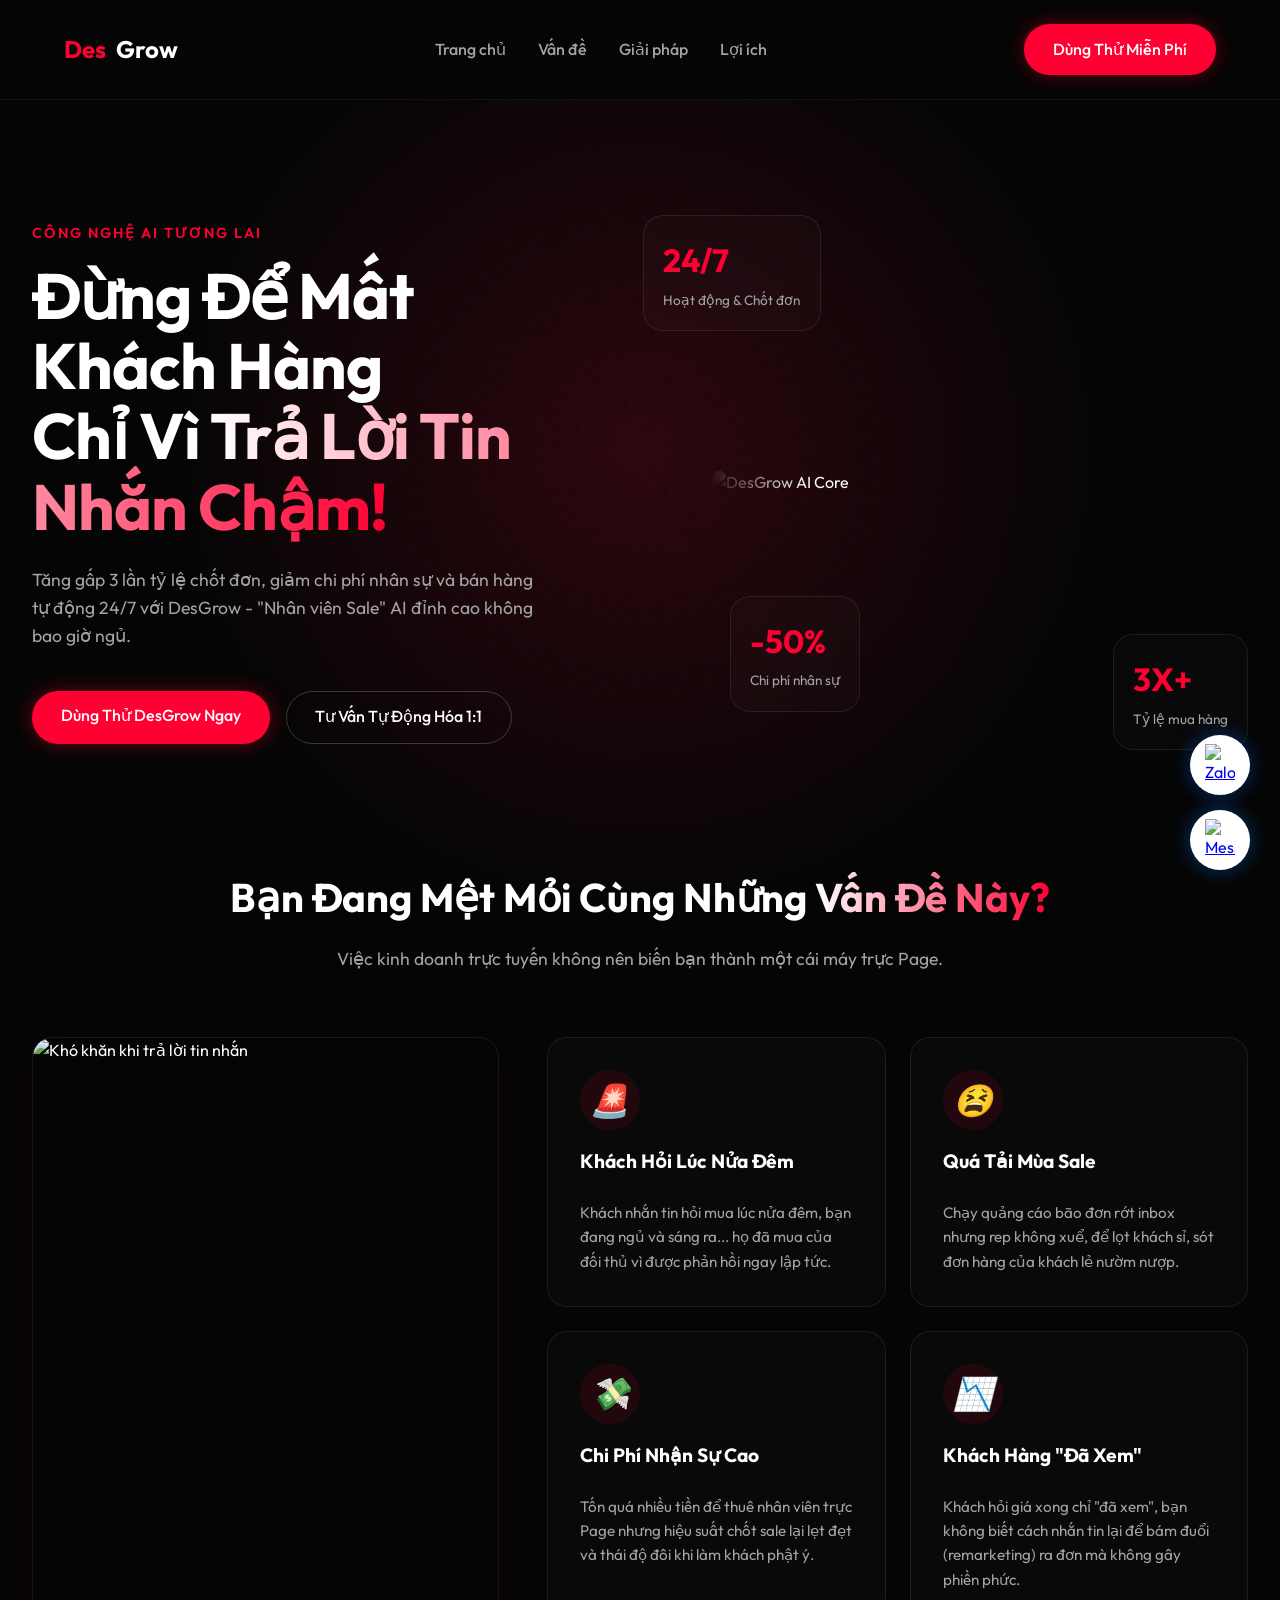
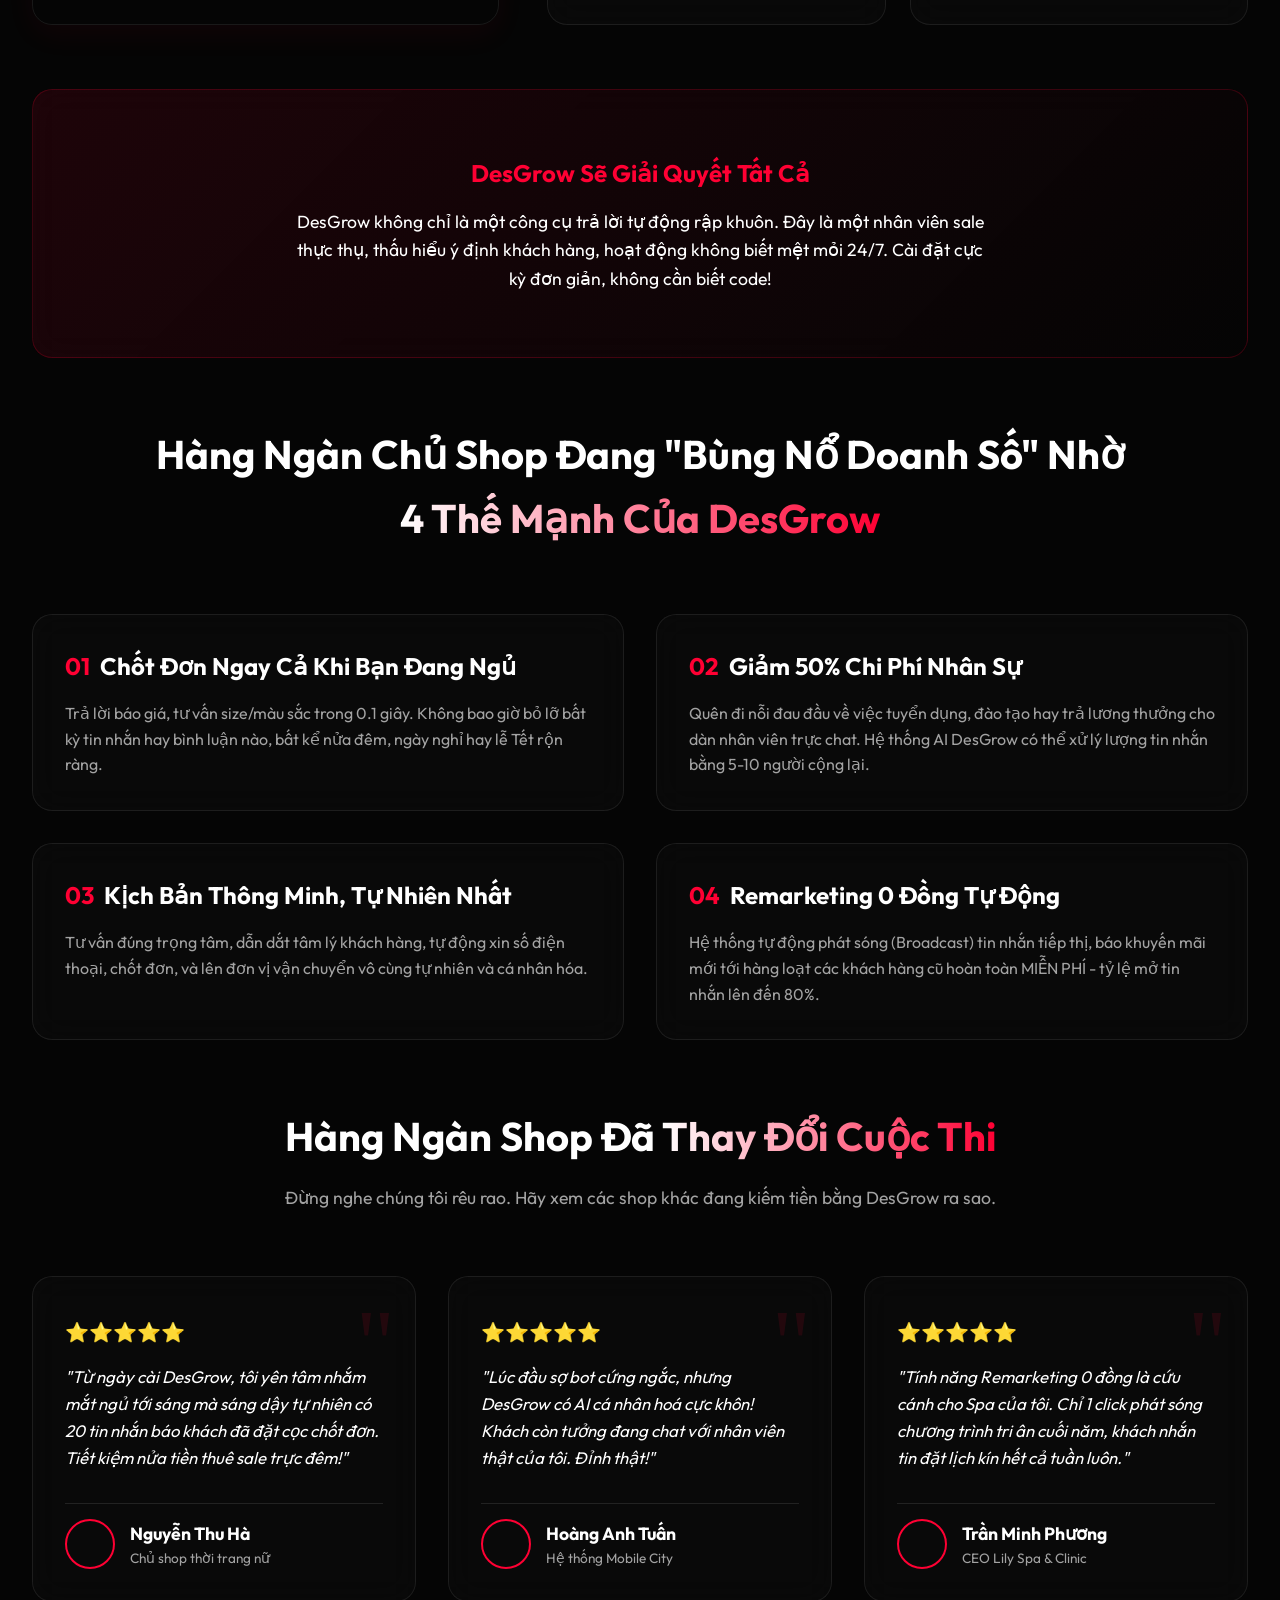
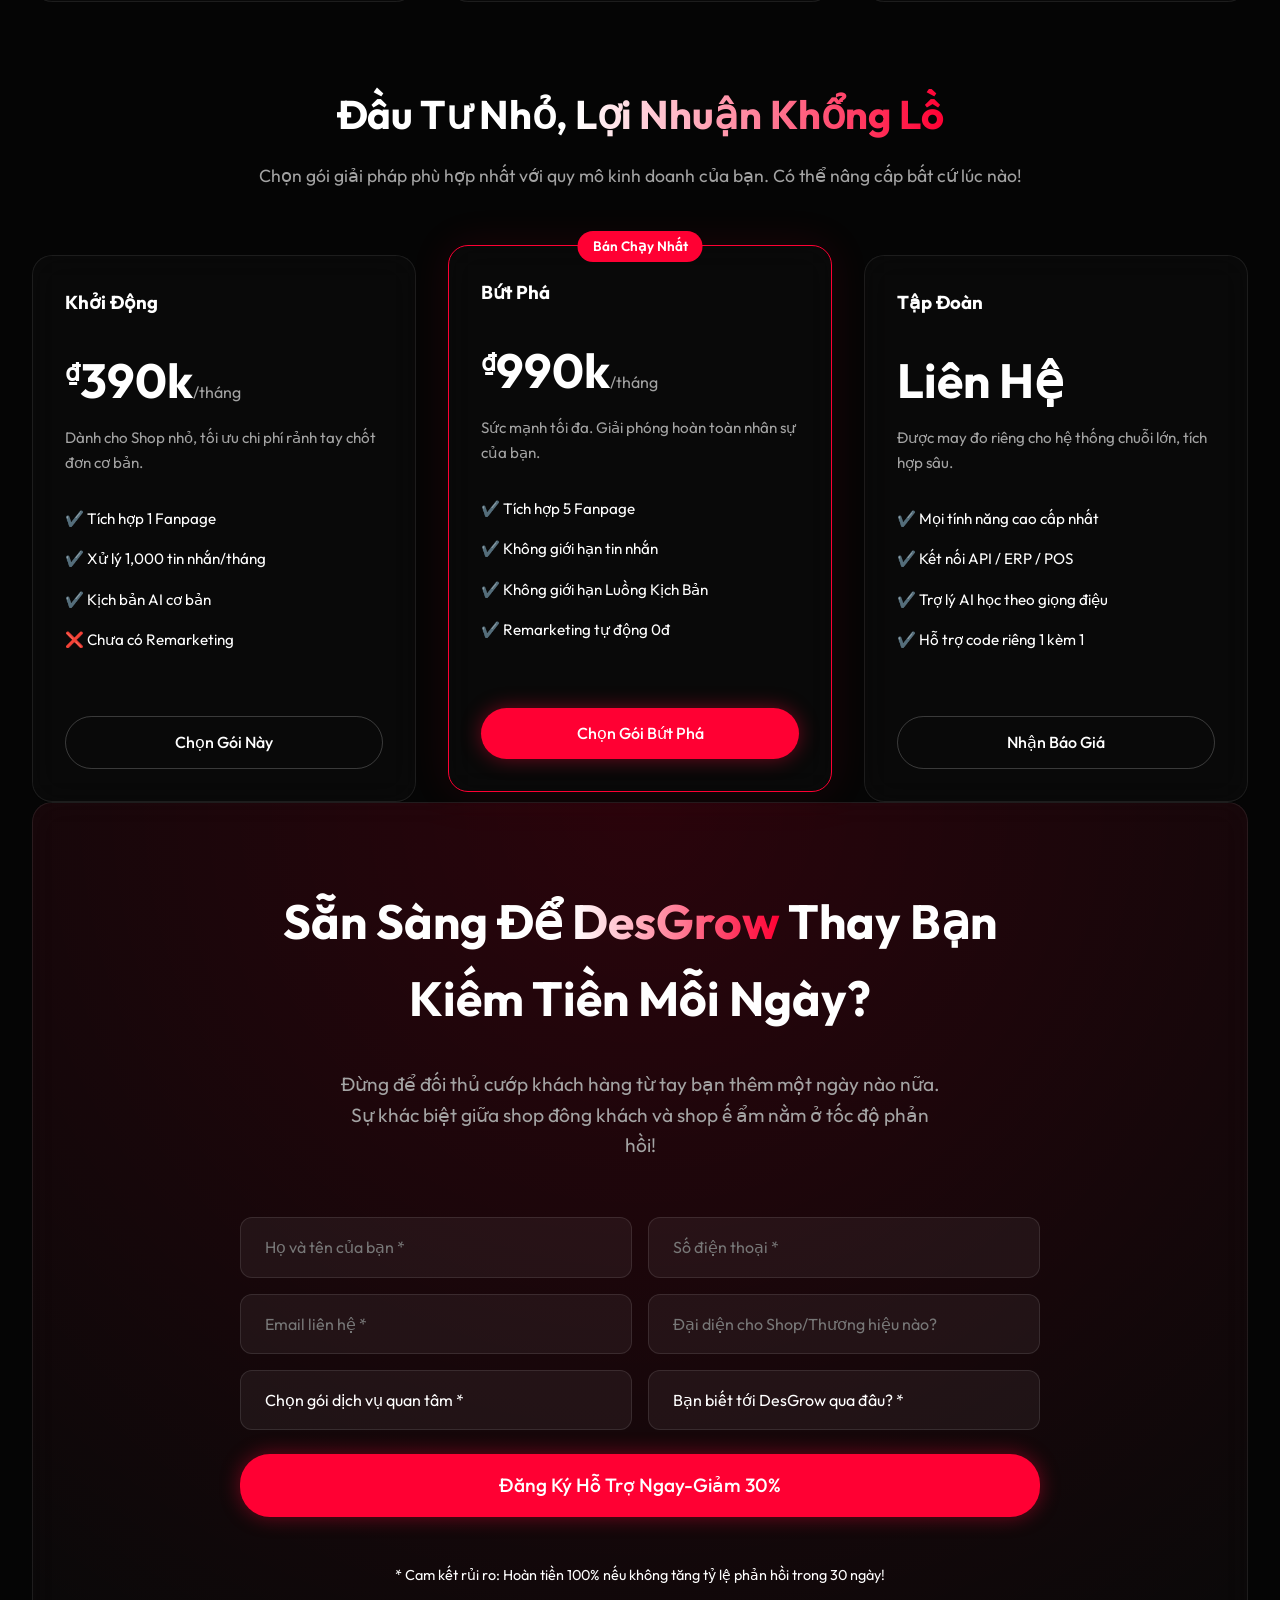
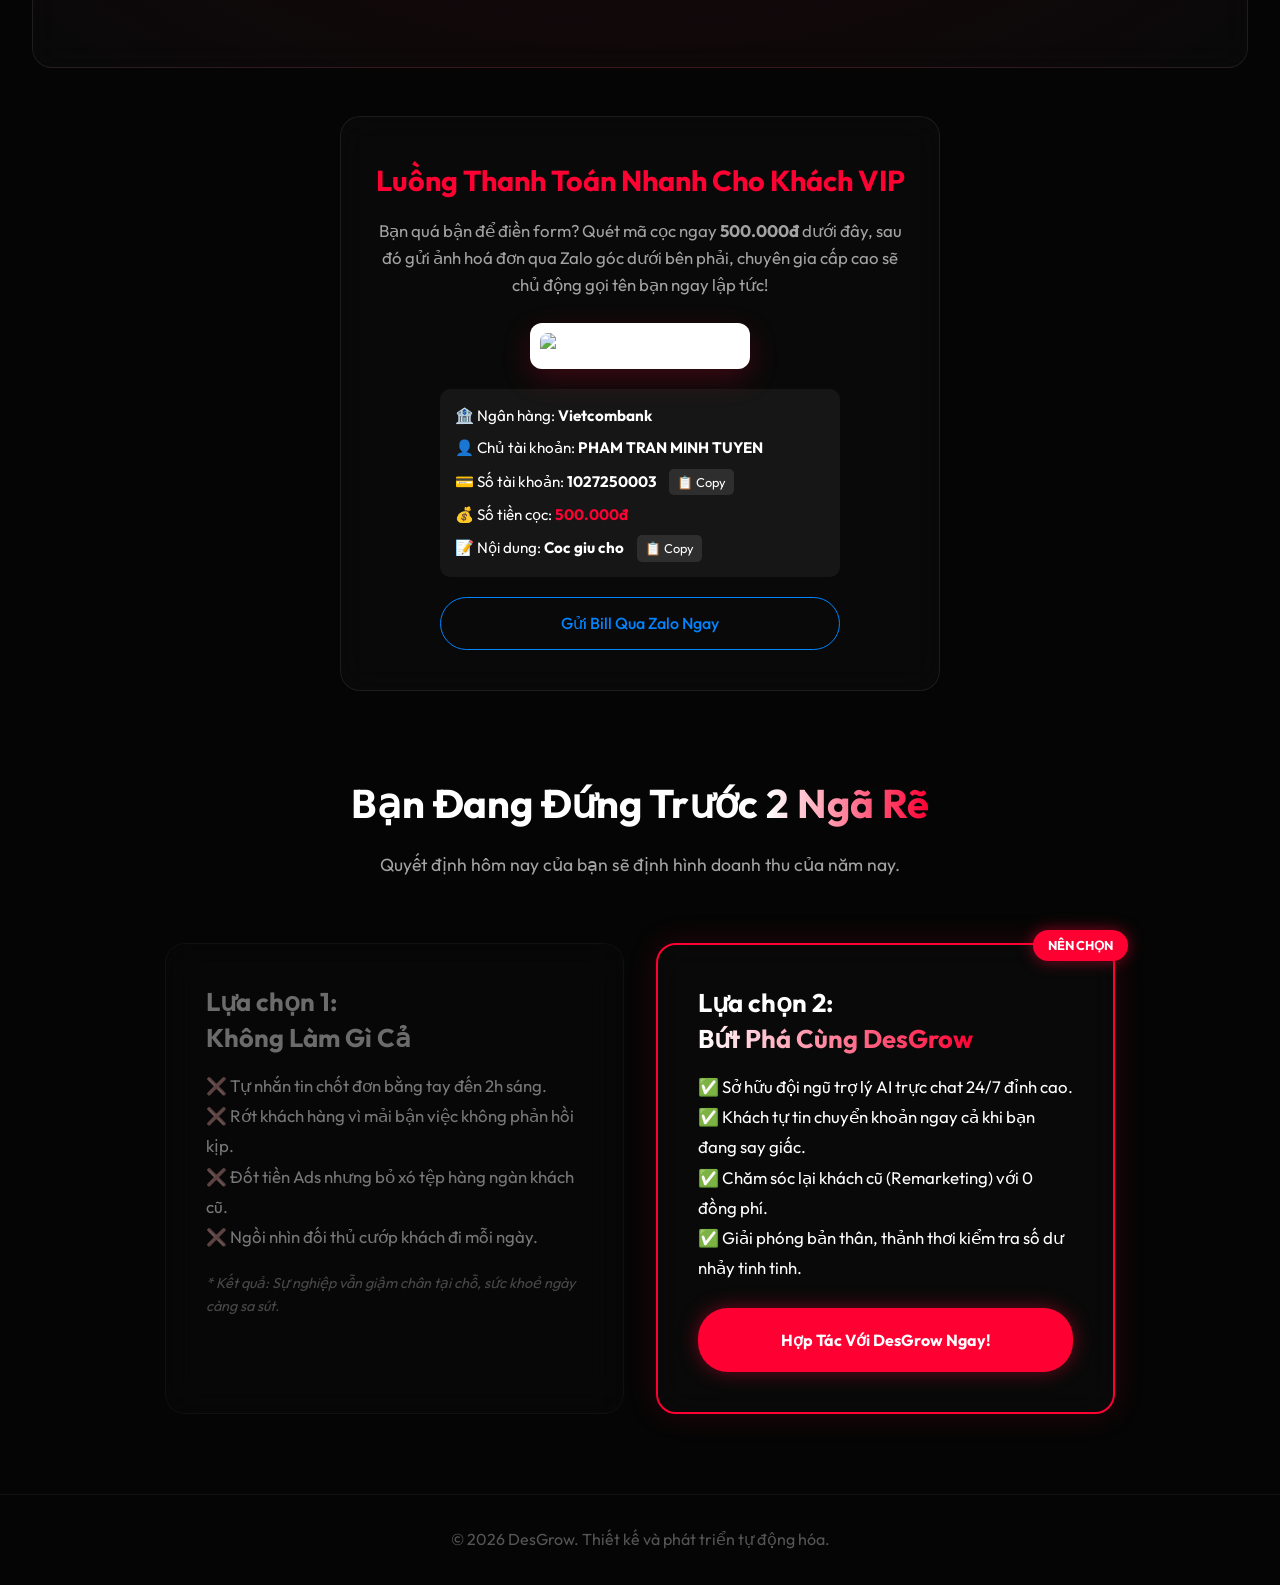
==== index.html @ bc3d0b26 "Add files via upload" ====
<!DOCTYPE html>
<html lang="vi">
<head>
    <meta charset="UTF-8">
    <meta name="viewport" content="width=device-width, initial-scale=1.0">
    <title>DesGrow - Chatbot Bán Hàng Tự Động Đầu Bảng</title>
    <link rel="stylesheet" href="style.css">
</head>
<body>

    <!-- Navbar -->
    <nav>
        <a href="#" class="logo"><span>Des</span>Grow</a>
        <ul class="nav-links">
            <li><a href="#home">Trang chủ</a></li>
            <li><a href="#problems">Vấn đề</a></li>
            <li><a href="#solutions">Giải pháp</a></li>
            <li><a href="#features">Lợi ích</a></li>
        </ul>
        <a href="#cta" class="btn btn-primary">Dùng Thử Miễn Phí</a>
    </nav>

    <!-- Hero Section -->
    <section class="hero container" id="home">
        <div class="hero-content">
            <span style="color: var(--accent-color); font-weight: 600; letter-spacing: 2px; text-transform: uppercase; font-size: 0.9rem; margin-bottom: 1rem; display: block;">Công Nghệ AI Tương Lai</span>
            <h1>Đừng Để Mất Khách Hàng <br> Chỉ Vì <span class="text-gradient">Trả Lời Tin Nhắn Chậm!</span></h1>
            <p>Tăng gấp 3 lần tỷ lệ chốt đơn, giảm chi phí nhân sự và bán hàng tự động 24/7 với DesGrow - "Nhân viên Sale" AI đỉnh cao không bao giờ ngủ.</p>
            <div class="hero-buttons">
                <a href="#cta" class="btn btn-primary">Dùng Thử DesGrow Ngay</a>
                <a href="#" class="btn btn-outline">Tư Vấn Tự Động Hóa 1:1</a>
            </div>
        </div>
        
        <div class="hero-visual">
            <img src="./assets/hero_image.png" alt="DesGrow AI Core" class="centerpiece">
            
            <!-- Floating Stats Cards -->
            <div class="glass-panel stat-card c1">
                <h3>24/7</h3>
                <p>Hoạt động & Chốt đơn</p>
            </div>
            <div class="glass-panel stat-card c2">
                <h3>3X+</h3>
                <p>Tỷ lệ mua hàng</p>
            </div>
            <div class="glass-panel stat-card c3">
                <h3>-50%</h3>
                <p>Chi phí nhân sự</p>
            </div>
        </div>
    </section>

    <!-- Pain Points (Vấn đề) -->
    <section class="container" id="problems">
        <div class="section-head">
            <h2>Bạn Đang Mệt Mỏi Cùng Những <span class="text-gradient">Vấn Đề Này?</span></h2>
            <p>Việc kinh doanh trực tuyến không nên biến bạn thành một cái máy trực Page.</p>
        </div>
        <div class="problems-layout">
            <div class="problems-image-wrapper">
                <img src="./assets/pain_points.png" alt="Khó khăn khi trả lời tin nhắn" class="problems-image">
            </div>
            <div class="pain-grid-right">
                <div class="glass-panel pain-item">
                    <i class="emoji">🚨</i>
                    <h4>Khách Hỏi Lúc Nửa Đêm</h4>
                    <p>Khách nhắn tin hỏi mua lúc nửa đêm, bạn đang ngủ và sáng ra... họ đã mua của đối thủ vì được phản hồi ngay lập tức.</p>
                </div>
                <div class="glass-panel pain-item">
                    <i class="emoji">😫</i>
                    <h4>Quá Tải Mùa Sale</h4>
                    <p>Chạy quảng cáo bão đơn rớt inbox nhưng rep không xuể, để lọt khách sỉ, sót đơn hàng của khách lẻ nườm nượp.</p>
                </div>
                <div class="glass-panel pain-item">
                    <i class="emoji">💸</i>
                    <h4>Chi Phí Nhận Sự Cao</h4>
                    <p>Tốn quá nhiều tiền để thuê nhân viên trực Page nhưng hiệu suất chốt sale lại lẹt đẹt và thái độ đôi khi làm khách phật ý.</p>
                </div>
                <div class="glass-panel pain-item">
                    <i class="emoji">📉</i>
                    <h4>Khách Hàng "Đã Xem"</h4>
                    <p>Khách hỏi giá xong chỉ "đã xem", bạn không biết cách nhắn tin lại để bám đuổi (remarketing) ra đơn mà không gây phiền phức.</p>
                </div>
            </div>
        </div>

        <div class="glass-panel solution-banner" id="solutions">
            <h2>DesGrow Sẽ Giải Quyết Tất Cả</h2>
            <p style="max-width: 700px; margin: 0 auto; color: var(--text-main); font-size: 1.1rem;">
                DesGrow không chỉ là một công cụ trả lời tự động rập khuôn. Đây là một nhân viên sale thực thụ, thấu hiểu ý định khách hàng, hoạt động không biết mệt mỏi 24/7. Cài đặt cực kỳ đơn giản, không cần biết code!
            </p>
        </div>
    </section>

    <!-- Benefits (Lợi Ích Cốt Lõi) -->
    <section class="container" id="features" style="margin-top: 4rem;">
        <div class="section-head">
            <h2>Hàng Ngàn Chủ Shop Đang "Bùng Nổ Doanh Số" Nhờ <br><span class="text-gradient">4 Thế Mạnh Của DesGrow</span></h2>
        </div>
        
        <div class="features-grid">
            <div class="glass-panel feature-panel">
                <h3><span>01</span> Chốt Đơn Ngay Cả Khi Bạn Đang Ngủ</h3>
                <p>Trả lời báo giá, tư vấn size/màu sắc trong 0.1 giây. Không bao giờ bỏ lỡ bất kỳ tin nhắn hay bình luận nào, bất kể nửa đêm, ngày nghỉ hay lễ Tết rộn ràng.</p>
            </div>
            <div class="glass-panel feature-panel">
                <h3><span>02</span> Giảm 50% Chi Phí Nhân Sự</h3>
                <p>Quên đi nỗi đau đầu về việc tuyển dụng, đào tạo hay trả lương thưởng cho dàn nhân viên trực chat. Hệ thống AI DesGrow có thể xử lý lượng tin nhắn bằng 5-10 người cộng lại.</p>
            </div>
            <div class="glass-panel feature-panel">
                <h3><span>03</span> Kịch Bản Thông Minh, Tự Nhiên Nhất</h3>
                <p>Tư vấn đúng trọng tâm, dẫn dắt tâm lý khách hàng, tự động xin số điện thoại, chốt đơn, và lên đơn vị vận chuyển vô cùng tự nhiên và cá nhân hóa.</p>
            </div>
            <div class="glass-panel feature-panel">
                <h3><span>04</span> Remarketing 0 Đồng Tự Động</h3>
                <p>Hệ thống tự động phát sóng (Broadcast) tin nhắn tiếp thị, báo khuyến mãi mới tới hàng loạt các khách hàng cũ hoàn toàn MIỄN PHÍ - tỷ lệ mở tin nhắn lên đến 80%.</p>
            </div>
        </div>
    </section>

    <!-- Testimonials Section -->
    <section class="container" id="testimonials" style="margin-top: 4rem;">
        <div class="section-head">
            <h2>Hàng Ngàn Shop Đã <span class="text-gradient">Thay Đổi Cuộc Thi</span></h2>
            <p>Đừng nghe chúng tôi rêu rao. Hãy xem các shop khác đang kiếm tiền bằng DesGrow ra sao.</p>
        </div>

        <div class="testimonials-grid">
            <div class="glass-panel testimonial-card">
                <div class="stars">⭐⭐⭐⭐⭐</div>
                <p class="feedback">"Từ ngày cài DesGrow, tôi yên tâm nhắm mắt ngủ tới sáng mà sáng dậy tự nhiên có 20 tin nhắn báo khách đã đặt cọc chốt đơn. Tiết kiệm nửa tiền thuê sale trực đêm!"</p>
                <div class="author">
                    <div class="avatar" style="background-image: url('https://randomuser.me/api/portraits/women/44.jpg');"></div>
                    <div class="author-info">
                        <h4>Nguyễn Thu Hà</h4>
                        <p>Chủ shop thời trang nữ</p>
                    </div>
                </div>
            </div>

            <div class="glass-panel testimonial-card">
                <div class="stars">⭐⭐⭐⭐⭐</div>
                <p class="feedback">"Lúc đầu sợ bot cứng ngắc, nhưng DesGrow có AI cá nhân hoá cực khôn! Khách còn tưởng đang chat với nhân viên thật của tôi. Đỉnh thật!"</p>
                <div class="author">
                    <div class="avatar" style="background-image: url('https://randomuser.me/api/portraits/men/32.jpg');"></div>
                    <div class="author-info">
                        <h4>Hoàng Anh Tuấn</h4>
                        <p>Hệ thống Mobile City</p>
                    </div>
                </div>
            </div>

            <div class="glass-panel testimonial-card">
                <div class="stars">⭐⭐⭐⭐⭐</div>
                <p class="feedback">"Tính năng Remarketing 0 đồng là cứu cánh cho Spa của tôi. Chỉ 1 click phát sóng chương trình tri ân cuối năm, khách nhắn tin đặt lịch kín hết cả tuần luôn."</p>
                <div class="author">
                    <div class="avatar" style="background-image: url('https://randomuser.me/api/portraits/women/68.jpg');"></div>
                    <div class="author-info">
                        <h4>Trần Minh Phương</h4>
                        <p>CEO Lily Spa & Clinic</p>
                    </div>
                </div>
            </div>
        </div>
    </section>

    <!-- Pricing Section -->
    <section class="container" id="pricing">
        <div class="section-head">
            <h2>Đầu Tư Nhỏ, <span class="text-gradient">Lợi Nhuận Khổng Lồ</span></h2>
            <p>Chọn gói giải pháp phù hợp nhất với quy mô kinh doanh của bạn. Có thể nâng cấp bất cứ lúc nào!</p>
        </div>

        <div class="pricing-grid">
            <div class="glass-panel pricing-card">
                <h3>Khởi Động</h3>
                <div class="pricing-price"><span class="currency">₫</span>390k<span class="period">/tháng</span></div>
                <p class="pricing-desc">Dành cho Shop nhỏ, tối ưu chi phí rảnh tay chốt đơn cơ bản.</p>
                <ul class="pricing-features">
                    <li>✔️ Tích hợp 1 Fanpage</li>
                    <li>✔️ Xử lý 1,000 tin nhắn/tháng</li>
                    <li>✔️ Kịch bản AI cơ bản</li>
                    <li>❌ Chưa có Remarketing</li>
                </ul>
                <a href="#cta" class="btn btn-outline" style="width:100%; text-align:center" onclick="document.getElementById('plan-select').value='basic'">Chọn Gói Này</a>
            </div>

            <div class="glass-panel pricing-card popular">
                <div class="popular-badge">Bán Chạy Nhất</div>
                <h3>Bứt Phá</h3>
                <div class="pricing-price"><span class="currency">₫</span>990k<span class="period">/tháng</span></div>
                <p class="pricing-desc">Sức mạnh tối đa. Giải phóng hoàn toàn nhân sự của bạn.</p>
                <ul class="pricing-features">
                    <li>✔️ Tích hợp 5 Fanpage</li>
                    <li>✔️ Không giới hạn tin nhắn</li>
                    <li>✔️ Không giới hạn Luồng Kịch Bản</li>
                    <li>✔️ Remarketing tự động 0đ</li>
                </ul>
                <a href="#cta" class="btn btn-primary" style="width:100%; text-align:center" onclick="document.getElementById('plan-select').value='pro'">Chọn Gói Bứt Phá</a>
            </div>

            <div class="glass-panel pricing-card">
                <h3>Tập Đoàn</h3>
                <div class="pricing-price">Liên Hệ<span class="period"></span></div>
                <p class="pricing-desc">Được may đo riêng cho hệ thống chuỗi lớn, tích hợp sâu.</p>
                <ul class="pricing-features">
                    <li>✔️ Mọi tính năng cao cấp nhất</li>
                    <li>✔️ Kết nối API / ERP / POS</li>
                    <li>✔️ Trợ lý AI học theo giọng điệu</li>
                    <li>✔️ Hỗ trợ code riêng 1 kèm 1</li>
                </ul>
                <a href="#cta" class="btn btn-outline" style="width:100%; text-align:center" onclick="document.getElementById('plan-select').value='enterprise'">Nhận Báo Giá</a>
            </div>
        </div>
    </section>

    <!-- Final CTA -->
    <section class="container cta-section" id="cta">
        <div class="glass-panel cta-card">
            <h2>Sẵn Sàng Để <span class="text-gradient">DesGrow</span> Thay Bạn Kiếm Tiền Mỗi Ngày?</h2>
            <p style="font-size: 1.2rem; max-width: 600px; color: var(--text-muted);">
                Đừng để đối thủ cướp khách hàng từ tay bạn thêm một ngày nào nữa. Sự khác biệt giữa shop đông khách và shop ế ẩm nằm ở tốc độ phản hồi!
            </p>
            <form class="cta-form" id="google-sheet-form">
                <div class="form-grid">
                    <input type="text" name="HoVaTen" placeholder="Họ và tên của bạn *" required>
                    <input type="tel" name="DienThoai" placeholder="Số điện thoại *" required>
                    <input type="email" name="Email" placeholder="Email liên hệ *" required>
                    <input type="text" name="Shop" placeholder="Đại diện cho Shop/Thương hiệu nào?">
                    
                    <select name="GoiDichVu" id="plan-select" required>
                        <option value="" disabled selected>Chọn gói dịch vụ quan tâm *</option>
                        <option value="basic">Gói Khởi Động (390k/tháng)</option>
                        <option value="pro">Gói Bứt Phá (990k/tháng)</option>
                        <option value="enterprise">Gói Tập Đoàn (Liên Hệ Định Giá)</option>
                    </select>

                    <select name="Nguon" required>
                        <option value="" disabled selected>Bạn biết tới DesGrow qua đâu? *</option>
                        <option value="fb">Facebook / TikTok</option>
                        <option value="gg">Tìm kiếm Google</option>
                        <option value="friend">Người quen giới thiệu</option>
                        <option value="other">Kênh khác</option>
                    </select>
                </div>
                <button type="submit" id="submit-btn" class="btn btn-primary" style="font-size: 1.2rem; padding: 1.2rem 3rem; width: 100%; margin-top: 1.5rem;">Đăng Ký Hỗ Trợ Ngay-Giảm 30%</button>
            </form>
            <p style="font-size: 0.9rem; margin-top: 15px;">* Cam kết rủi ro: Hoàn tiền 100% nếu không tăng tỷ lệ phản hồi trong 30 ngày!</p>
        </div>
    </section>

    <!-- Quick Payment Section -->
    <section class="container" id="quick-pay" style="margin-top: 3rem; margin-bottom: 3rem;">
        <div class="glass-panel" style="max-width: 600px; margin: 0 auto; text-align: center; padding: 2.5rem 2rem;">
            <h2 style="color: var(--accent-color); margin-bottom: 15px; font-size: 1.8rem;">Luồng Thanh Toán Nhanh Cho Khách VIP</h2>
            <p style="color: var(--text-muted); font-size: 1.05rem; margin-bottom: 25px;">
                Bạn quá bận để điền form? Quét mã cọc ngay <strong>500.000đ</strong> dưới đây, sau đó gửi ảnh hoá đơn qua Zalo góc dưới bên phải, chuyên gia cấp cao sẽ chủ động gọi tên bạn ngay lập tức!
            </p>
            
            <div class="qr-wrapper" style="box-shadow: 0 10px 30px rgba(255, 0, 51, 0.2);">
                <img src="https://img.vietqr.io/image/970436-1027250003-compact2.png?amount=500000&addInfo=Coc%20giu%20cho&accountName=PHAM%20TRAN%20MINH%20TUYEN" alt="Mã QR Vietcombank" class="qr-img">
            </div>

            <div class="bank-info" style="text-align: left; background: rgba(255,255,255,0.05); padding: 15px; border-radius: 10px; margin: 20px auto; max-width: 400px; font-size: 0.95rem;">
                <p style="margin-bottom: 8px;">🏦 Ngân hàng: <strong>Vietcombank</strong></p>
                <p style="margin-bottom: 8px;">👤 Chủ tài khoản: <strong>PHAM TRAN MINH TUYEN</strong></p>
                <p style="margin-bottom: 8px;">💳 Số tài khoản: <strong>1027250003</strong> 
                   <span class="copy-btn" onclick="navigator.clipboard.writeText('1027250003'); alert('Đã copy số tài khoản!');">📋 Copy</span>
                </p>
                <p style="margin-bottom: 8px;">💰 Số tiền cọc: <strong style="color: var(--accent-color);">500.000đ</strong></p>
                <p style="margin-bottom: 0;">📝 Nội dung: <strong>Coc giu cho</strong> 
                   <span class="copy-btn" onclick="navigator.clipboard.writeText('Coc giu cho'); alert('Đã copy nội dung!');">📋 Copy</span>
                </p>
            </div>
            
            <div style="margin-top: 20px;">
                <a href="https://zalo.me/0396931005" target="_blank" class="btn btn-outline" style="width: 100%; max-width: 400px; border-color: #0084ff; color: #0084ff;">
                    Gửi Bill Qua Zalo Ngay
                </a>
            </div>
        </div>
    </section>

    <!-- Crossroads CTA Section -->
    <section class="container" style="margin-top: 5rem; margin-bottom: 5rem;">
        <div class="section-head">
            <h2>Bạn Đang Đứng Trước <span class="text-gradient">2 Ngã Rẽ</span></h2>
            <p>Quyết định hôm nay của bạn sẽ định hình doanh thu của năm nay.</p>
        </div>
        
        <div class="crossroads-grid">
            <!-- Lựa chọn 1: No Action -->
            <div class="glass-panel path-card" style="padding: 2.5rem; border: 1px solid rgba(255,255,255,0.05); filter: grayscale(0.8); opacity: 0.7;">
                <h3 style="color: #999; margin-bottom: 15px; font-size: 1.6rem; line-height: 1.4;">Lựa chọn 1: <br>Không Làm Gì Cả</h3>
                <ul style="list-style: none; padding: 0; color: #aaa; font-size: 1.05rem; line-height: 1.8;">
                    <li>❌ Tự nhắn tin chốt đơn bằng tay đến 2h sáng.</li>
                    <li>❌ Rớt khách hàng vì mải bận việc không phản hồi kịp.</li>
                    <li>❌ Đốt tiền Ads nhưng bỏ xó tệp hàng ngàn khách cũ.</li>
                    <li>❌ Ngồi nhìn đối thủ cướp khách đi mỗi ngày.</li>
                </ul>
                <p style="margin-top: 20px; font-style: italic; color: #666; font-size: 0.9rem;">* Kết quả: Sự nghiệp vẫn giậm chân tại chỗ, sức khoẻ ngày càng sa sút.</p>
            </div>

            <!-- Lựa chọn 2: Take Action -->
            <div class="glass-panel path-card highlight-path" style="padding: 2.5rem; border: 2px solid var(--accent-color); position: relative;">
                <div style="position: absolute; top: -15px; right: -15px; background: var(--accent-color); padding: 5px 15px; border-radius: 20px; font-weight: bold; font-size: 0.8rem; box-shadow: 0 0 15px rgba(255,0,51,0.5);">NÊN CHỌN</div>
                <h3 style="color: white; margin-bottom: 15px; font-size: 1.6rem; line-height: 1.4;">Lựa chọn 2: <br><span class="text-gradient">Bứt Phá Cùng DesGrow</span></h3>
                <ul style="list-style: none; padding: 0; color: #fff; font-size: 1.05rem; line-height: 1.8;">
                    <li>✅ Sở hữu đội ngũ trợ lý AI trực chat 24/7 đỉnh cao.</li>
                    <li>✅ Khách tự tin chuyển khoản ngay cả khi bạn đang say giấc.</li>
                    <li>✅ Chăm sóc lại khách cũ (Remarketing) với 0 đồng phí.</li>
                    <li>✅ Giải phóng bản thân, thảnh thơi kiểm tra số dư nhảy tinh tinh.</li>
                </ul>
                <a href="#quick-pay" class="btn btn-primary" style="display: block; width: 100%; text-align: center; margin-top: 25px; font-weight: bold; padding: 1.2rem;">Hợp Tác Với DesGrow Ngay!</a>
            </div>
        </div>
    </section>

    <footer style="text-align: center; padding: 2rem; color: #555; border-top: 1px solid rgba(255,255,255,0.05); margin-top: 4rem;">
        <p>&copy; 2026 DesGrow. Thiết kế và phát triển tự động hóa.</p>
    </footer>

    <!-- Vùng Nút Nổi -->
    <div class="floating-contact">
        <a href="https://zalo.me/0396931005" target="_blank" class="contact-btn zalo">
            <img src="https://upload.wikimedia.org/wikipedia/commons/thumb/9/91/Icon_of_Zalo.svg/2048px-Icon_of_Zalo.svg.png" alt="Zalo" width="30"/>
        </a>
        <a href="https://m.me/nguyen.van.dien.508848" target="_blank" class="contact-btn messenger">
            <img src="https://upload.wikimedia.org/wikipedia/commons/thumb/b/be/Facebook_Messenger_logo_2020.svg/2048px-Facebook_Messenger_logo_2020.svg.png" alt="Messenger" width="30"/>
        </a>
    </div>

    <!-- QR Payment Modal -->
    <div id="qr-modal" class="modal-overlay" style="display: none;">
        <div class="glass-panel modal-content">
            <h3>Tham Gia Luồng Ưu Tiên!</h3>
            <p style="color: var(--text-main); font-size: 1.1rem; margin-bottom: 20px;">Vui lòng cọc trước <strong>500.000đ</strong> để hệ thống khóa Slot ngay lập tức và ưu tiên đội trưởng chuyên gia liên hệ hỗ trợ riêng cho bạn!</p>
            <div class="qr-wrapper">
                <img src="https://img.vietqr.io/image/970436-1027250003-compact2.png?amount=500000&addInfo=Coc%20giu%20cho&accountName=PHAM%20TRAN%20MINH%20TUYEN" alt="Mã QR Vietcombank" class="qr-img">
            </div>

            <div class="bank-info" style="text-align: left; background: rgba(255,255,255,0.05); padding: 12px; border-radius: 10px; margin-bottom: 15px; font-size: 0.9rem;">
                <p style="margin-bottom: 5px;">🏦 Ngân hàng: <strong>Vietcombank</strong></p>
                <p style="margin-bottom: 5px;">👤 Chủ tài khoản: <strong>PHAM TRAN MINH TUYEN</strong></p>
                <p style="margin-bottom: 5px;">💳 Số tài khoản: <strong>1027250003</strong> 
                   <span class="copy-btn" onclick="navigator.clipboard.writeText('1027250003'); alert('Đã copy số tài khoản!');">📋 Copy</span>
                </p>
                <p style="margin-bottom: 5px;">💰 Số tiền cọc: <strong style="color: var(--accent-color);">500.000đ</strong></p>
                <p style="margin-bottom: 0;">📝 Nội dung: <strong>Coc giu cho</strong> 
                   <span class="copy-btn" onclick="navigator.clipboard.writeText('Coc giu cho'); alert('Đã copy nội dung!');">📋 Copy</span>
                </p>
            </div>
            
            <div class="modal-buttons">
                <button id="btn-paid" class="btn btn-primary" style="font-size: 1.1rem;">Đã Thanh Toán!</button>
                <button id="btn-skip" class="btn btn-outline" style="font-size: 1rem; margin-top: 10px;">Bỏ qua (Chờ đến lượt)</button>
            </div>
        </div>
    </div>

    <!-- Success Output Modal -->
    <div id="success-modal" class="modal-overlay" style="display: none;">
        <div class="glass-panel modal-content" style="text-align: center;">
            <h2 id="success-title" class="text-gradient" style="margin-bottom: 20px; font-size: 2.2rem;">Thành công!</h2>
            <p id="success-message" style="font-size: 1.2rem; color: var(--text-main); line-height: 1.6;">Thông điệp thành công.</p>
            <button id="btn-close-modal" class="btn btn-outline" style="margin-top: 30px; width: 100%;">Quay lại trang chủ</button>
        </div>
    </div>

    <!-- Script to Handle Logic -->
    <script>
        const scriptURL = 'https://script.google.com/macros/s/AKfycbwQ0V-OrwoGmu4D3IzIOi5mQL1vrI7oTZdjY95FGbR_Y5Bky4Z8UFu1lLEs9ufTKv7ooQ/exec';
        const form = document.getElementById('google-sheet-form');
        const submitBtn = document.getElementById('submit-btn');

        const qrModal = document.getElementById('qr-modal');
        const successModal = document.getElementById('success-modal');
        const successTitle = document.getElementById('success-title');
        const successMessage = document.getElementById('success-message');

        form.addEventListener('submit', e => {
            e.preventDefault();
            const originalText = submitBtn.innerText;
            submitBtn.innerText = "Hệ thống đang xử lý...";
            submitBtn.disabled = true;

            // Ghi dữ liệu ngầm lên Google Sheet
            fetch(scriptURL, { 
                method: 'POST', 
                mode: 'no-cors',
                body: new FormData(form)
            })
            .then(response => {
                // Bật Pop-up thu tiền cọc ngay khi form gửi thành công
                form.reset();
                submitBtn.innerText = originalText;
                submitBtn.disabled = false;
                qrModal.style.display = 'flex';
            })
            .catch(error => {
                alert('Có lỗi mạng xảy ra, vui lòng liên hệ nhanh qua Zalo bên góc phải!');
                console.error('Error!', error.message);
                submitBtn.innerText = originalText;
                submitBtn.disabled = false;
            });
        });

        // Xử lý sự kiện cọc thành công
        document.getElementById('btn-paid').addEventListener('click', () => {
            qrModal.style.display = 'none';
            successTitle.innerText = "Chúc Mừng Nhé! 🎉";
            successMessage.innerText = "Cảm ơn bạn đã thanh toán. Bạn đã chính thức giữ được SLOT ƯU TIÊN đặc biệt. Đội trưởng chuyên gia DesGrow sẽ kết nối tư vấn 1-1 cho bạn nhanh nhất!";
            successModal.style.display = 'flex';
        });

        // Xử lý sự kiện bỏ cọc
        document.getElementById('btn-skip').addEventListener('click', () => {
            qrModal.style.display = 'none';
            successTitle.innerText = "Đăng Ký Thành Công! ✅";
            successMessage.innerText = "Hồ sơ của bạn đã được lưu lại hệ thống. Vui lòng chờ để được nhân viên tư vấn hỗ trợ theo tuần tự nhé!";
            successModal.style.display = 'flex';
        });

        // Đóng thông báo cuối cùng
        document.getElementById('btn-close-modal').addEventListener('click', () => {
            successModal.style.display = 'none';
        });
    </script>
</body>
</html>
---- style.css ----
@import url('https://fonts.googleapis.com/css2?family=Outfit:wght@300;400;500;600;700&display=swap');

:root {
  --bg-color: #050505;
  --bg-glow: radial-gradient(circle at 50% 50%, rgba(255, 0, 51, 0.15) 0%, rgba(5, 5, 5, 1) 60%);
  --accent-color: #ff0033;
  --accent-hover: #ff335c;
  --text-main: #ffffff;
  --text-muted: #a3a3a3;
  --glass-bg: rgba(255, 255, 255, 0.02);
  --glass-border: 1px solid rgba(255, 255, 255, 0.08);
  --glass-blur: blur(16px);
}

* {
  margin: 0;
  padding: 0;
  box-sizing: border-box;
  font-family: 'Outfit', sans-serif;
}

body {
  scroll-behavior: smooth;
}

body {
  background-color: var(--bg-color);
  background-image: var(--bg-glow), url("data:image/svg+xml,%3Csvg viewBox='0 0 200 200' xmlns='http://www.w3.org/2000/svg'%3E%3Cfilter id='noiseFilter'%3E%3CfeTurbulence type='fractalNoise' baseFrequency='0.65' numOctaves='3' stitchTiles='stitch'/%3E%3C/filter%3E%3Crect width='100%25' height='100%25' filter='url(%23noiseFilter)' opacity='0.03'/%3E%3C/svg%3E");
  background-attachment: fixed;
  color: var(--text-main);
  line-height: 1.6;
  overflow-x: hidden;
}

/* Utilities */
.glass-panel {
  background: var(--glass-bg);
  border: var(--glass-border);
  backdrop-filter: var(--glass-blur);
  -webkit-backdrop-filter: var(--glass-blur);
  border-radius: 20px;
  padding: 2rem;
  transition: transform 0.3s ease, box-shadow 0.3s ease, border-color 0.3s ease;
}

.glass-panel:hover {
  transform: translateY(-5px);
  border-color: rgba(255, 0, 51, 0.3);
  box-shadow: 0 10px 30px rgba(255, 0, 51, 0.05);
}

.text-gradient {
  background: linear-gradient(90deg, #fff 0%, #ff0033 100%);
  -webkit-background-clip: text;
  -webkit-text-fill-color: transparent;
  background-clip: text;
}

.btn {
  display: inline-block;
  padding: 0.8rem 1.8rem;
  border-radius: 30px;
  font-weight: 500;
  text-decoration: none;
  transition: all 0.3s ease;
  cursor: pointer;
  border: none;
}

.btn-primary {
  background: var(--accent-color);
  color: #fff;
  box-shadow: 0 0 20px rgba(255, 0, 51, 0.4);
}

.btn-primary:hover {
  background: var(--accent-hover);
  box-shadow: 0 0 30px rgba(255, 0, 51, 0.6);
  transform: scale(1.05);
}

.btn-outline {
  background: transparent;
  color: var(--text-main);
  border: 1px solid rgba(255, 255, 255, 0.2);
}

.btn-outline:hover {
  border-color: var(--text-main);
  background: rgba(255, 255, 255, 0.05);
}

/* Navbar */
nav {
  display: flex;
  justify-content: space-between;
  align-items: center;
  padding: 1.5rem 5%;
  position: sticky;
  top: 0;
  z-index: 100;
  background: rgba(5, 5, 5, 0.8);
  backdrop-filter: blur(10px);
  border-bottom: 1px solid rgba(255, 255, 255, 0.05);
}

.logo {
  display: flex;
  align-items: center;
  gap: 10px;
  font-size: 1.5rem;
  font-weight: 700;
  text-decoration: none;
  color: var(--text-main);
}

.logo span {
  color: var(--accent-color);
}

.nav-links {
  display: flex;
  gap: 2rem;
  list-style: none;
}

.nav-links a {
  color: var(--text-muted);
  text-decoration: none;
  font-weight: 500;
  transition: color 0.3s ease;
}

.nav-links a:hover {
  color: var(--accent-color);
}

/* Container */
.container {
  max-width: 1300px;
  margin: 0 auto;
  padding: 0 2rem;
}

/* Hero Section */
.hero {
  display: grid;
  grid-template-columns: 1fr 1fr;
  align-items: center;
  min-height: 85vh;
  gap: 4rem;
  position: relative;
}

.hero-content h1 {
  font-size: 4rem;
  font-weight: 700;
  line-height: 1.1;
  margin-bottom: 1.5rem;
  letter-spacing: -1px;
}

.hero-content p {
  font-size: 1.1rem;
  color: var(--text-muted);
  margin-bottom: 2.5rem;
  max-width: 90%;
}

.hero-buttons {
  display: flex;
  gap: 1rem;
}

.hero-visual {
  position: relative;
  display: flex;
  justify-content: center;
  align-items: center;
  height: 100%;
}

.centerpiece {
  width: 100%;
  max-width: 500px;
  border-radius: 24px;
  animation: float 6s ease-in-out infinite;
  mask-image: radial-gradient(circle, black 60%, transparent 100%);
  -webkit-mask-image: radial-gradient(circle, black 60%, transparent 100%);
}

@keyframes float {
  0% { transform: translateY(0px); }
  50% { transform: translateY(-20px); }
  100% { transform: translateY(0px); }
}

/* Floating Stats Cards */
.stat-card {
  position: absolute;
  padding: 1.2rem;
  z-index: 10;
}

.stat-card.c1 { top: 15%; left: -5%; }
.stat-card.c2 { bottom: 15%; right: 0; }
.stat-card.c3 { bottom: 20%; left: 10%; }

.stat-card h3 {
  font-size: 2rem;
  color: var(--accent-color);
  margin-bottom: 0.2rem;
}

.stat-card p {
  font-size: 0.85rem;
  color: var(--text-muted);
}

/* Section Shared */
section {
  padding: 6rem 0;
}

.section-head {
  text-align: center;
  margin-bottom: 4rem;
}

.section-head h2 {
  font-size: 2.5rem;
  margin-bottom: 1rem;
}

.section-head p {
  color: var(--text-muted);
  font-size: 1.1rem;
}

/* Pain Points / Problems Grid Layout */
.problems-layout {
  display: grid;
  grid-template-columns: 1fr 1.5fr;
  gap: 3rem;
  align-items: stretch;
}

.problems-image-wrapper {
  display: flex;
}

.problems-image {
  width: 100%;
  border-radius: 20px;
  object-fit: cover;
  border: 1px solid rgba(255, 255, 255, 0.08);
  box-shadow: 0 10px 30px rgba(255, 0, 51, 0.05);
}

.pain-grid-right {
  display: grid;
  grid-template-columns: repeat(2, 1fr);
  gap: 1.5rem;
}

.pain-item {
  display: flex;
  flex-direction: column;
  gap: 1rem;
}

.pain-item i.emoji {
  font-size: 2rem;
  background: rgba(255, 0, 51, 0.1);
  width: 60px;
  height: 60px;
  display: flex;
  align-items: center;
  justify-content: center;
  border-radius: 50%;
}

.pain-item h4 {
  font-size: 1.2rem;
  color: var(--text-main);
  margin-bottom: 0.5rem;
}
.pain-item p {
  color: var(--text-muted);
  font-size: 0.95rem;
}

/* Solution Banner */
.solution-banner {
  margin-top: 4rem;
  text-align: center;
  padding: 4rem 2rem;
  background: linear-gradient(135deg, rgba(255, 0, 51, 0.1) 0%, rgba(5,5,5,0.5) 100%);
  border: 1px solid rgba(255, 0, 51, 0.2);
}

.solution-banner h2 {
  color: var(--accent-color);
  margin-bottom: 1rem;
}

/* Features/Benefits */
.features-grid {
  display: grid;
  grid-template-columns: repeat(2, 1fr);
  gap: 2rem;
}

.feature-panel h3 {
  font-size: 1.5rem;
  margin-bottom: 1rem;
  display: flex;
  align-items: center;
  gap: 10px;
}

.feature-panel h3 span {
  color: var(--accent-color);
  font-size: 1.5rem;
}

.feature-panel p {
  color: var(--text-muted);
}

/* Final CTA */
.cta-section {
  text-align: center;
}
.cta-card {
  padding: 5rem 2rem;
  display: flex;
  flex-direction: column;
  align-items: center;
  gap: 2rem;
  background: radial-gradient(circle at top, rgba(255, 0, 51, 0.15) 0%, var(--glass-bg) 100%);
}

.cta-card h2 {
  font-size: 3rem;
  max-width: 800px;
}

/* Responsive */
@media (max-width: 992px) {
  .hero {
    grid-template-columns: 1fr;
    text-align: center;
    padding-top: 4rem;
  }
  .hero-content h1 { font-size: 3rem; }
  .hero-content p { margin: 0 auto 2.5rem; }
  .hero-buttons { justify-content: center; }
  
  .stat-card.c1 { top: 0; left: 0; }
  .stat-card.c2 { bottom: 0; right: 0; }
  .stat-card.c3 { display: none; }
  .features-grid { grid-template-columns: 1fr; }
  .nav-links { display: none; }
  .problems-layout { grid-template-columns: 1fr; gap: 2rem; }
}

@media (max-width: 600px) {
  /* Layout Spacing */
  section { padding: 3rem 0; }
  .section-head { margin-bottom: 2rem; }
  .container { padding: 0 1rem; }
  
  /* Typography Scaling */
  .hero-content h1 { font-size: 2.2rem; }
  .section-head h2 { font-size: 1.8rem; line-height: 1.3; }
  .cta-card h2 { font-size: 1.8rem; line-height: 1.3; }
  
  /* Grids and Cards */
  .pain-grid-right { grid-template-columns: 1fr; }
  
  .pricing-grid,
  .testimonials-grid,
  .crossroads-grid {
    grid-template-columns: 1fr;
  }
  
  .cta-card { padding: 2.5rem 1rem; }
  .testimonial-card, .path-card { padding: 1.6rem; }
  
  .pricing-price { font-size: 2.5rem; }
  
  /* Floating Buttons */
  .floating-contact {
    bottom: 15px;
    right: 15px;
    gap: 10px;
  }
  .contact-btn {
    width: 45px; height: 45px;
  }
  .contact-btn img {
    width: 24px;
  }
  
  /* UI Elements */
  .bank-info { font-size: 0.85rem !important; padding: 12px !important; }
  .copy-btn { padding: 3px 6px; margin-left: 5px; font-size: 0.75rem; }
  nav .btn { font-size: 0.9rem; padding: 0.6rem 1rem; }
}

/* Pricing Section */
.pricing-grid {
  display: grid;
  grid-template-columns: repeat(auto-fit, minmax(300px, 1fr));
  gap: 2rem;
  align-items: stretch;
}

.pricing-card {
  position: relative;
  display: flex;
  flex-direction: column;
}

.pricing-card.popular {
  border-color: var(--accent-color);
  box-shadow: 0 0 40px rgba(255,0,51,0.1);
  transform: translateY(-10px);
}

.popular-badge {
  position: absolute;
  top: -15px;
  left: 50%;
  transform: translateX(-50%);
  background: var(--accent-color);
  color: white;
  padding: 5px 15px;
  border-radius: 20px;
  font-size: 0.85rem;
  font-weight: 600;
}

.pricing-price {
  font-size: 3rem;
  font-weight: 700;
  margin: 1.5rem 0 0.5rem;
  color: var(--text-main);
}

.pricing-price .currency {
  font-size: 1.5rem;
  vertical-align: super;
}

.pricing-price .period {
  font-size: 1rem;
  color: var(--text-muted);
  font-weight: 400;
}

.pricing-desc {
  color: var(--text-muted);
  margin-bottom: 2rem;
  font-size: 0.95rem;
}

.pricing-features {
  list-style: none;
  margin-bottom: 3rem;
  flex-grow: 1;
}

.pricing-features li {
  margin-bottom: 1rem;
  font-size: 0.95rem;
}

/* CTA Form Styles */
.cta-form {
  width: 100%;
  max-width: 800px;
  margin-top: 1.5rem;
}

.form-grid {
  display: grid;
  grid-template-columns: 1fr;
  gap: 1rem;
}

@media (min-width: 768px) {
  .form-grid {
    grid-template-columns: 1fr 1fr;
  }
}

.cta-form input,
.cta-form select {
  width: 100%;
  padding: 1.2rem 1.5rem;
  background: rgba(255, 255, 255, 0.05);
  border: 1px solid rgba(255, 255, 255, 0.1);
  border-radius: 12px;
  color: var(--text-main);
  font-size: 1rem;
  font-family: 'Outfit', sans-serif;
  transition: all 0.3s ease;
  outline: none;
  -webkit-appearance: none;
  -moz-appearance: none;
  appearance: none;
}

.cta-form select option {
  background: var(--bg-color);
  color: white;
}

.cta-form input::placeholder {
  color: #777;
}

.cta-form input:focus,
.cta-form select:focus {
  background: rgba(255, 255, 255, 0.08);
  border-color: rgba(255, 0, 51, 0.5);
  box-shadow: 0 0 15px rgba(255, 0, 51, 0.2);
}

/* Floating Contact Buttons */
.floating-contact {
  position: fixed;
  bottom: 30px;
  right: 30px;
  display: flex;
  flex-direction: column;
  gap: 15px;
  z-index: 1000;
}

.contact-btn {
  width: 60px;
  height: 60px;
  border-radius: 50%;
  display: flex;
  align-items: center;
  justify-content: center;
  box-shadow: 0 4px 15px rgba(0, 0, 0, 0.3);
  transition: all 0.3s ease;
  background: white;
}

.contact-btn:hover {
  transform: translateY(-5px) scale(1.1);
}

.contact-btn.zalo {
  box-shadow: 0 0 20px rgba(0, 104, 255, 0.4);
}

.contact-btn.messenger {
  box-shadow: 0 0 20px rgba(0, 132, 255, 0.4);
}

/* Modal UI Styles */
.modal-overlay {
  position: fixed;
  top: 0; left: 0; width: 100%; height: 100%;
  background: rgba(0, 0, 0, 0.85);
  backdrop-filter: blur(12px);
  -webkit-backdrop-filter: blur(12px);
  z-index: 2000;
  display: flex;
  align-items: flex-start;
  justify-content: center;
  padding: 40px 15px;
  overflow-y: auto;
}

.modal-content {
  width: 100%;
  max-width: 500px;
  margin: auto;
  text-align: center;
  animation: popIn 0.5s cubic-bezier(0.175, 0.885, 0.32, 1.275) forwards;
  padding: 25px !important;
}

/* Tùy chỉnh thanh cuộn cho Modal Overlay */
.modal-overlay::-webkit-scrollbar {
  width: 6px;
}
.modal-overlay::-webkit-scrollbar-track {
  background: rgba(0, 0, 0, 0.3);
}
.modal-overlay::-webkit-scrollbar-thumb {
  background: rgba(255, 0, 51, 0.7);
  border-radius: 10px;
}

.modal-content h3 {
  color: var(--accent-color);
  margin-bottom: 5px;
  font-size: 1.8rem;
  letter-spacing: -0.5px;
}

.qr-wrapper {
  background: white;
  padding: 10px;
  border-radius: 12px;
  margin: 10px auto;
  width: 80%;
  max-width: 220px;
  box-shadow: 0 10px 30px rgba(255, 0, 51, 0.1);
}

.qr-img {
  width: 100%;
  height: auto;
  border-radius: 8px;
  display: block;
}

.modal-buttons {
  display: flex;
  flex-direction: column;
  gap: 15px;
  margin-top: 25px;
}

.modal-buttons .btn {
  width: 100%;
  padding: 1.2rem;
}

@keyframes popIn {
  0% { transform: scale(0.8); opacity: 0; }
  100% { transform: scale(1); opacity: 1; }
}

/* Bank Info Copy Badge */
.copy-btn {
  background: rgba(255, 255, 255, 0.1);
  padding: 3px 8px;
  border-radius: 5px;
  font-size: 0.8rem;
  cursor: pointer;
  margin-left: 10px;
  transition: all 0.2s;
  display: inline-block;
}

.copy-btn:hover {
  background: var(--accent-color);
  color: white;
}

/* Testimonials Section */
.testimonials-grid {
  display: grid;
  grid-template-columns: repeat(auto-fit, minmax(300px, 1fr));
  gap: 2rem;
  margin-top: 3rem;
  margin-bottom: 5rem;
}

.testimonial-card {
  padding: 2.5rem 2rem 2rem 2rem;
  text-align: left;
  display: flex;
  flex-direction: column;
  position: relative;
}

.stars {
  font-size: 1.2rem;
  margin-bottom: 1rem;
}

.feedback {
  font-size: 1.05rem;
  font-style: italic;
  color: var(--text-main);
  margin-bottom: 2rem;
  flex-grow: 1;
  position: relative;
  z-index: 2;
}

.testimonial-card::before {
  content: '"';
  font-size: 6rem;
  position: absolute;
  top: -10px;
  right: 20px;
  opacity: 0.1;
  color: var(--accent-color);
  font-family: serif;
  z-index: 1;
}

.author {
  display: flex;
  align-items: center;
  gap: 15px;
  border-top: 1px solid rgba(255, 255, 255, 0.1);
  padding-top: 15px;
}

.avatar {
  width: 50px;
  height: 50px;
  border-radius: 50%;
  background-size: cover;
  background-position: center;
  border: 2px solid var(--accent-color);
}

.author-info h4 {
  font-size: 1.1rem;
  margin-bottom: 0px;
  color: #fff;
}

.author-info p {
  font-size: 0.85rem;
  color: var(--text-muted);
  margin: 0;
}

/* Crossroads CTA Section */
.crossroads-grid {
  display: grid;
  grid-template-columns: repeat(auto-fit, minmax(300px, 1fr));
  gap: 2rem;
  max-width: 950px;
  margin: 0 auto;
}

.path-card {
  transition: transform 0.3s cubic-bezier(0.175, 0.885, 0.32, 1.275), box-shadow 0.3s;
}

.path-card:hover {
  transform: translateY(-8px);
}

.highlight-path {
  box-shadow: 0 0 30px rgba(255, 0, 51, 0.15);
}
.highlight-path:hover {
  box-shadow: 0 10px 40px rgba(255, 0, 51, 0.3);
}
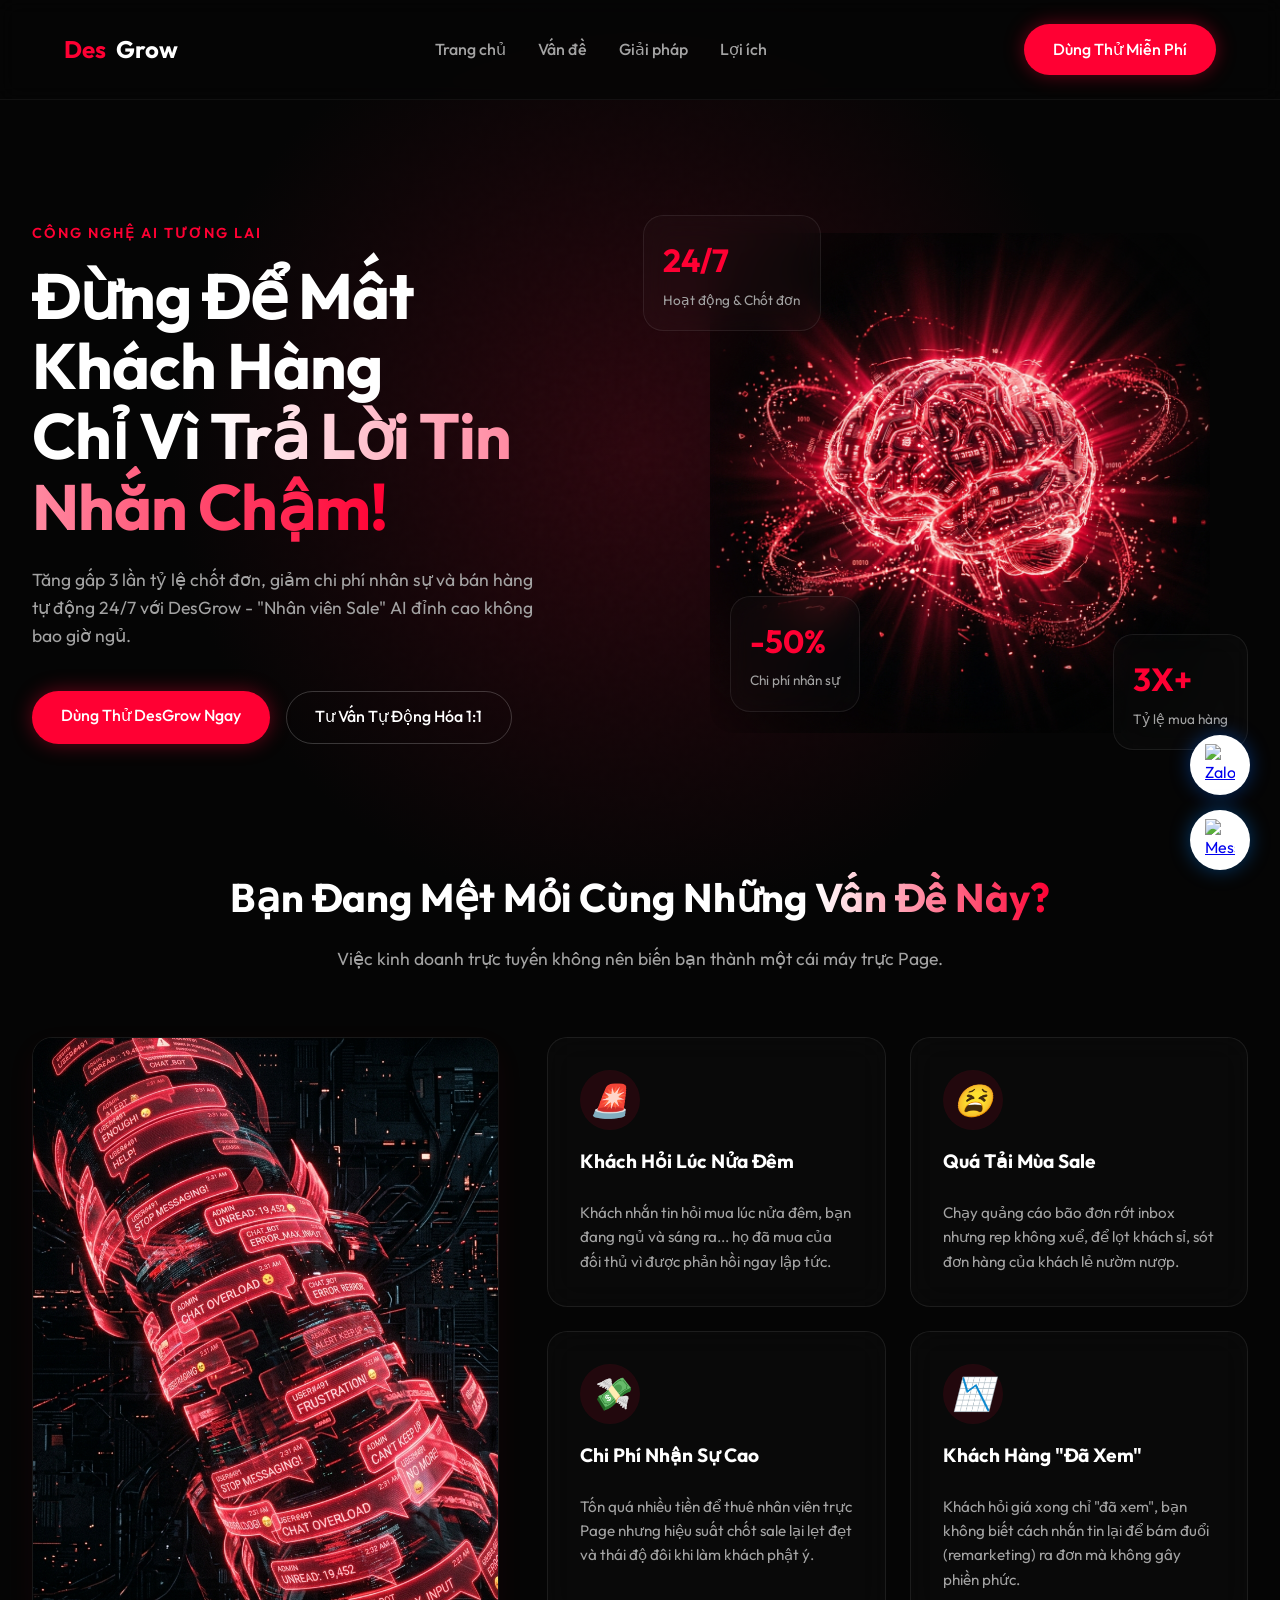
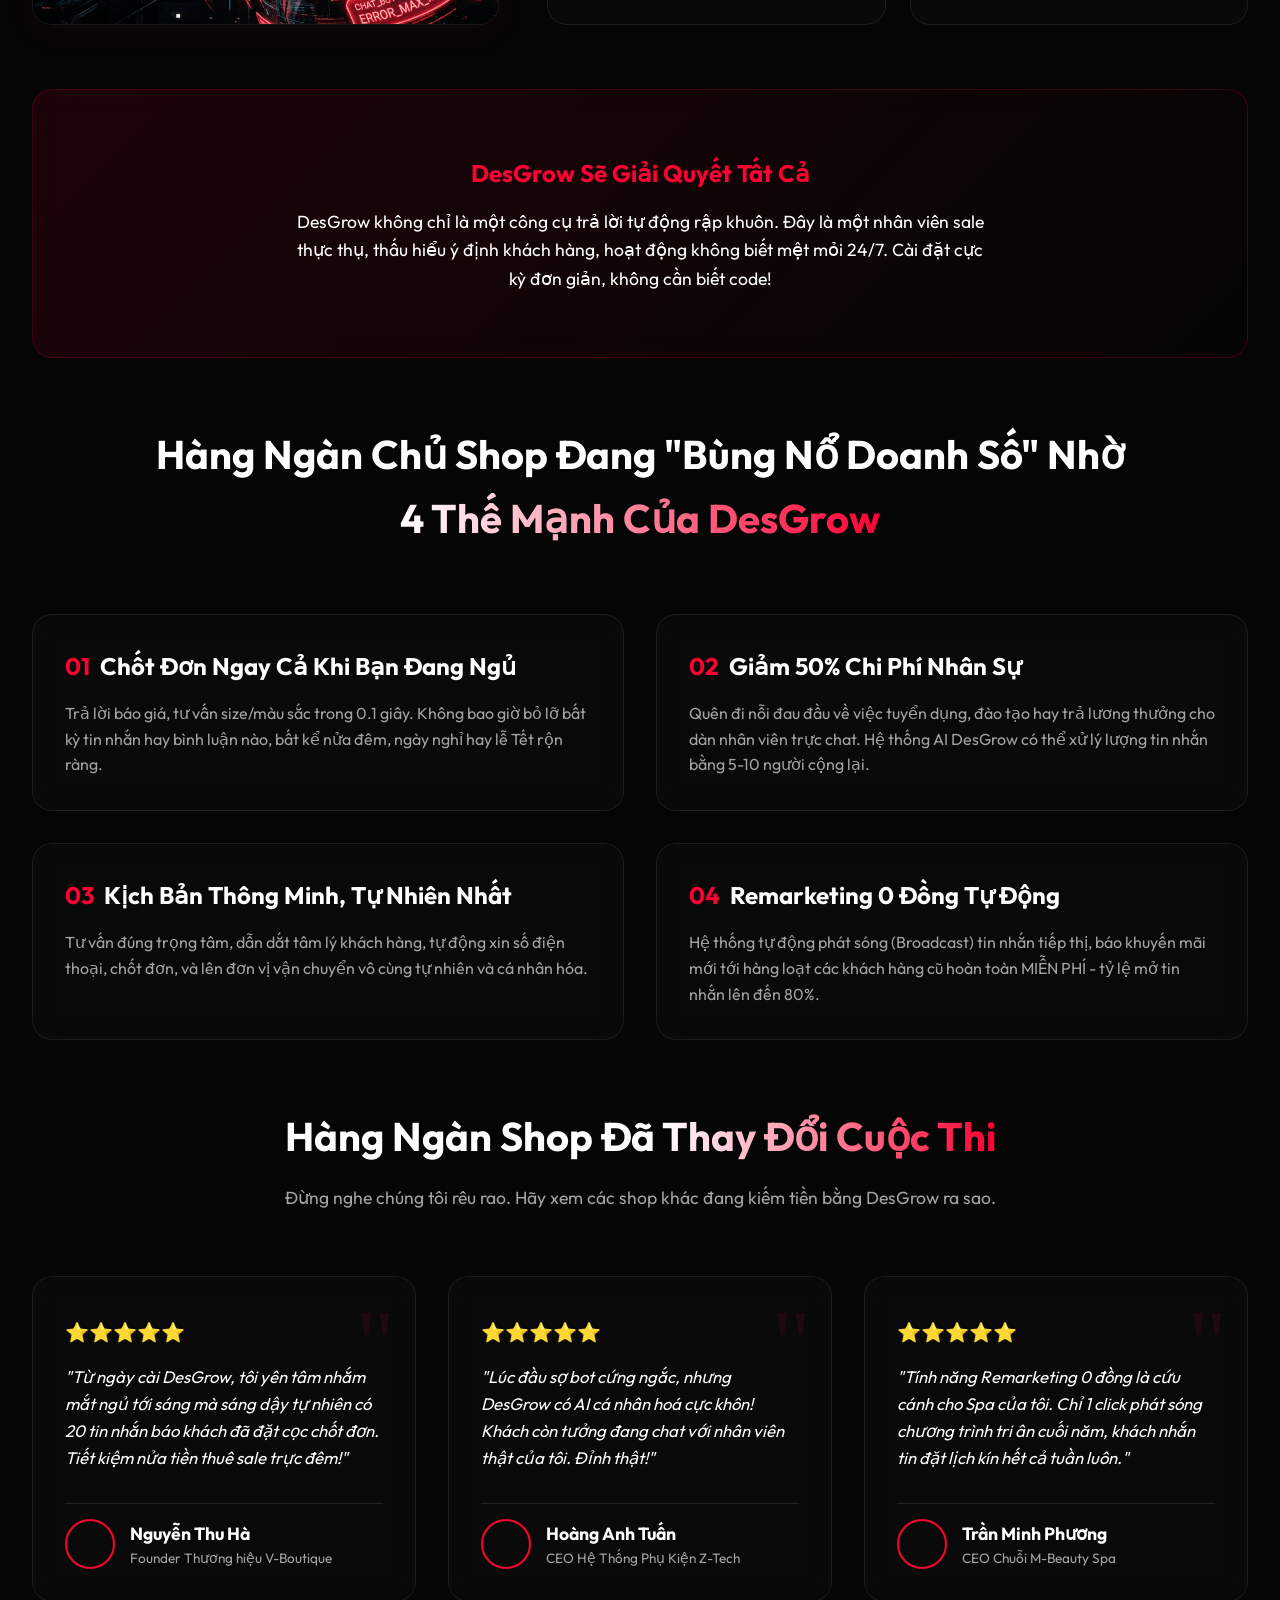
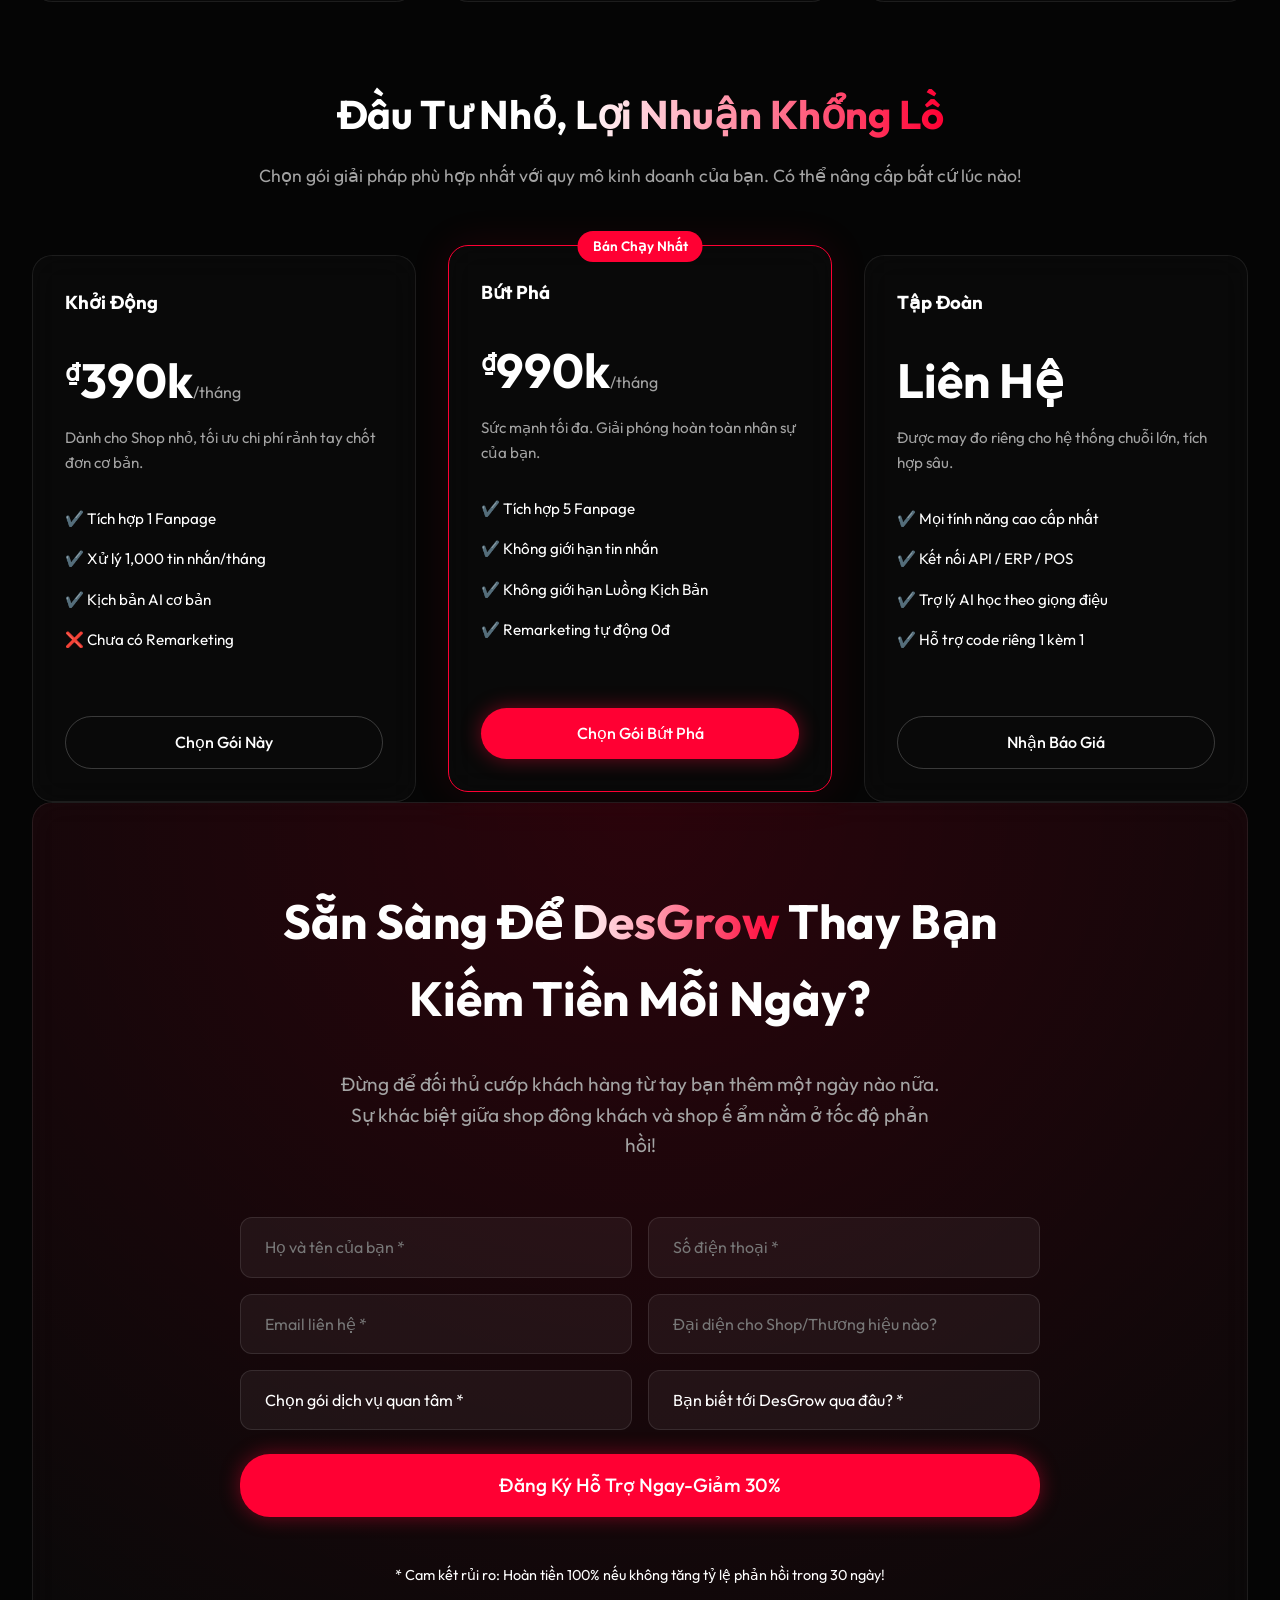
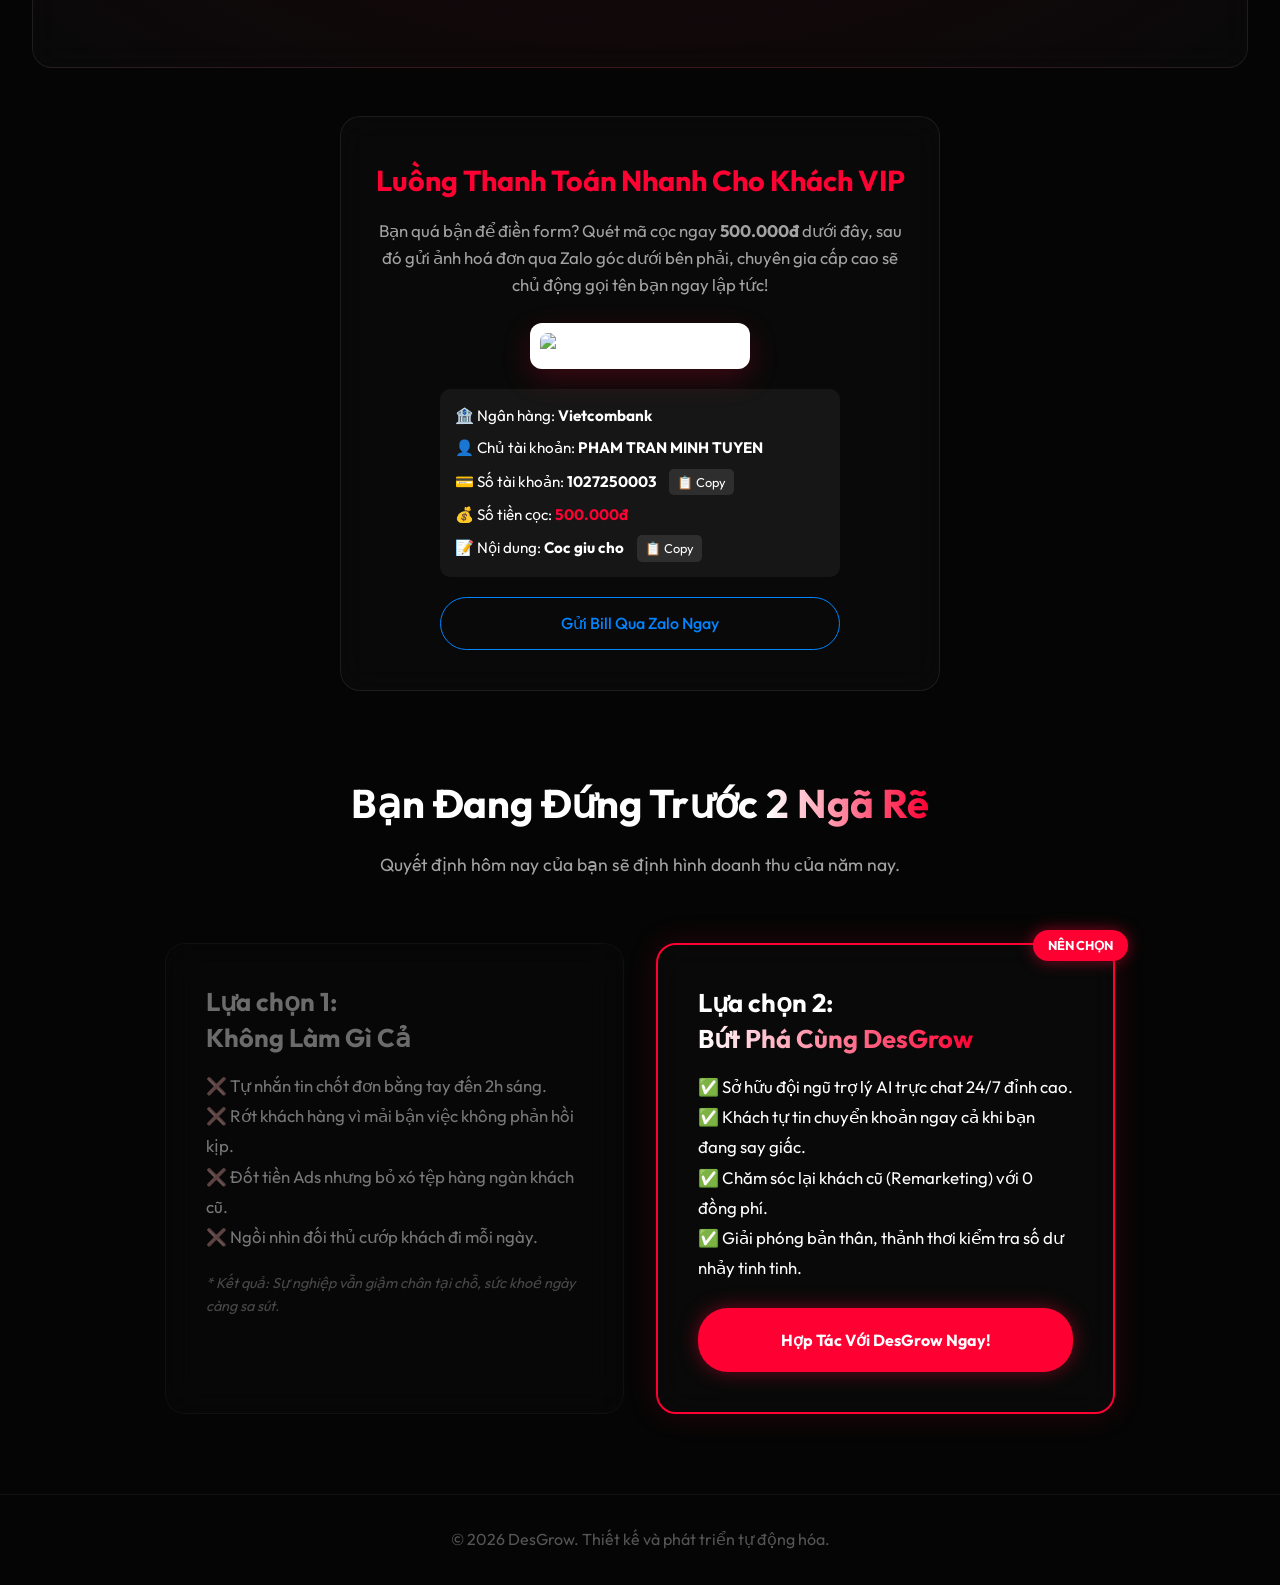
==== commit 55b59847: "Add files via upload" ====
--- a/index.html
+++ b/index.html
@@ -134,7 +134,7 @@
                     <div class="avatar" style="background-image: url('https://randomuser.me/api/portraits/women/44.jpg');"></div>
                     <div class="author-info">
                         <h4>Nguyễn Thu Hà</h4>
-                        <p>Chủ shop thời trang nữ</p>
+                        <p>Founder Thương hiệu V-Boutique</p>
                     </div>
                 </div>
             </div>
@@ -146,7 +146,7 @@
                     <div class="avatar" style="background-image: url('https://randomuser.me/api/portraits/men/32.jpg');"></div>
                     <div class="author-info">
                         <h4>Hoàng Anh Tuấn</h4>
-                        <p>Hệ thống Mobile City</p>
+                        <p>CEO Hệ Thống Phụ Kiện Z-Tech</p>
                     </div>
                 </div>
             </div>
@@ -158,7 +158,7 @@
                     <div class="avatar" style="background-image: url('https://randomuser.me/api/portraits/women/68.jpg');"></div>
                     <div class="author-info">
                         <h4>Trần Minh Phương</h4>
-                        <p>CEO Lily Spa & Clinic</p>
+                        <p>CEO Chuỗi M-Beauty Spa</p>
                     </div>
                 </div>
             </div>
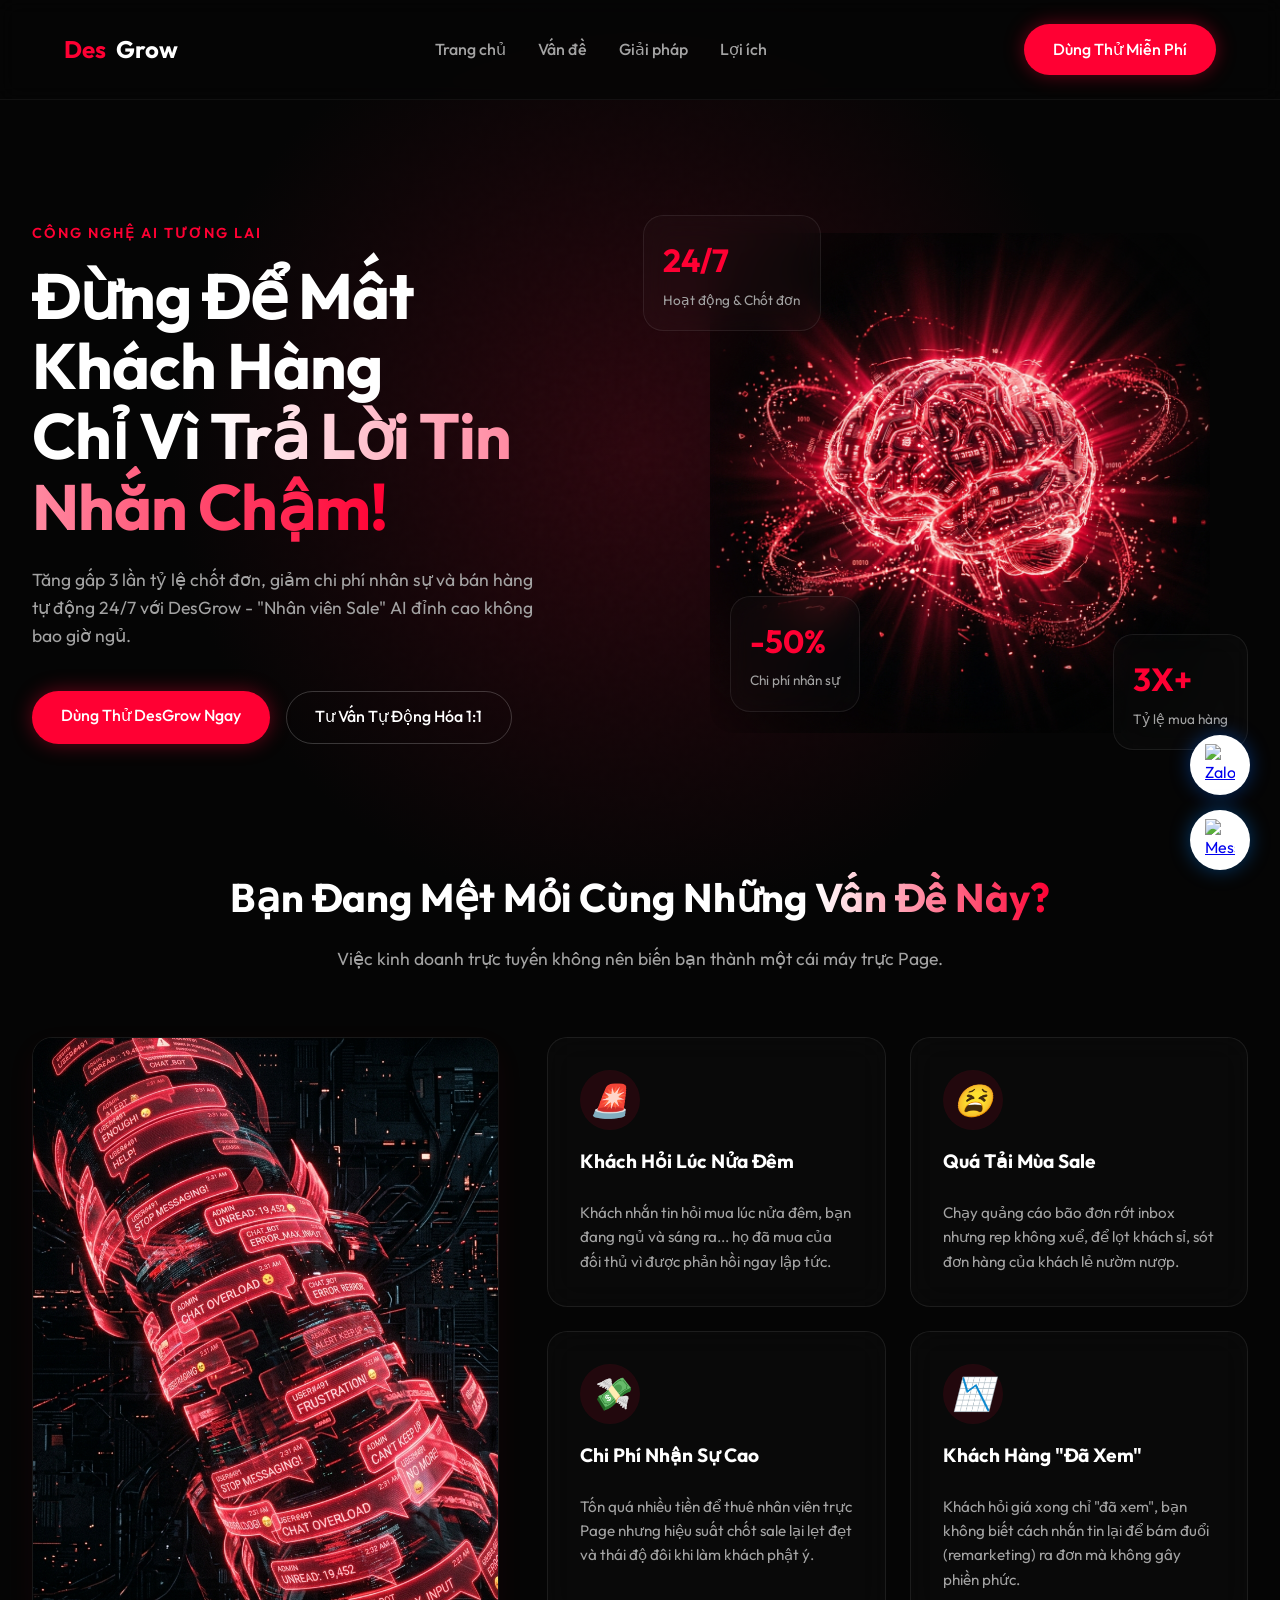
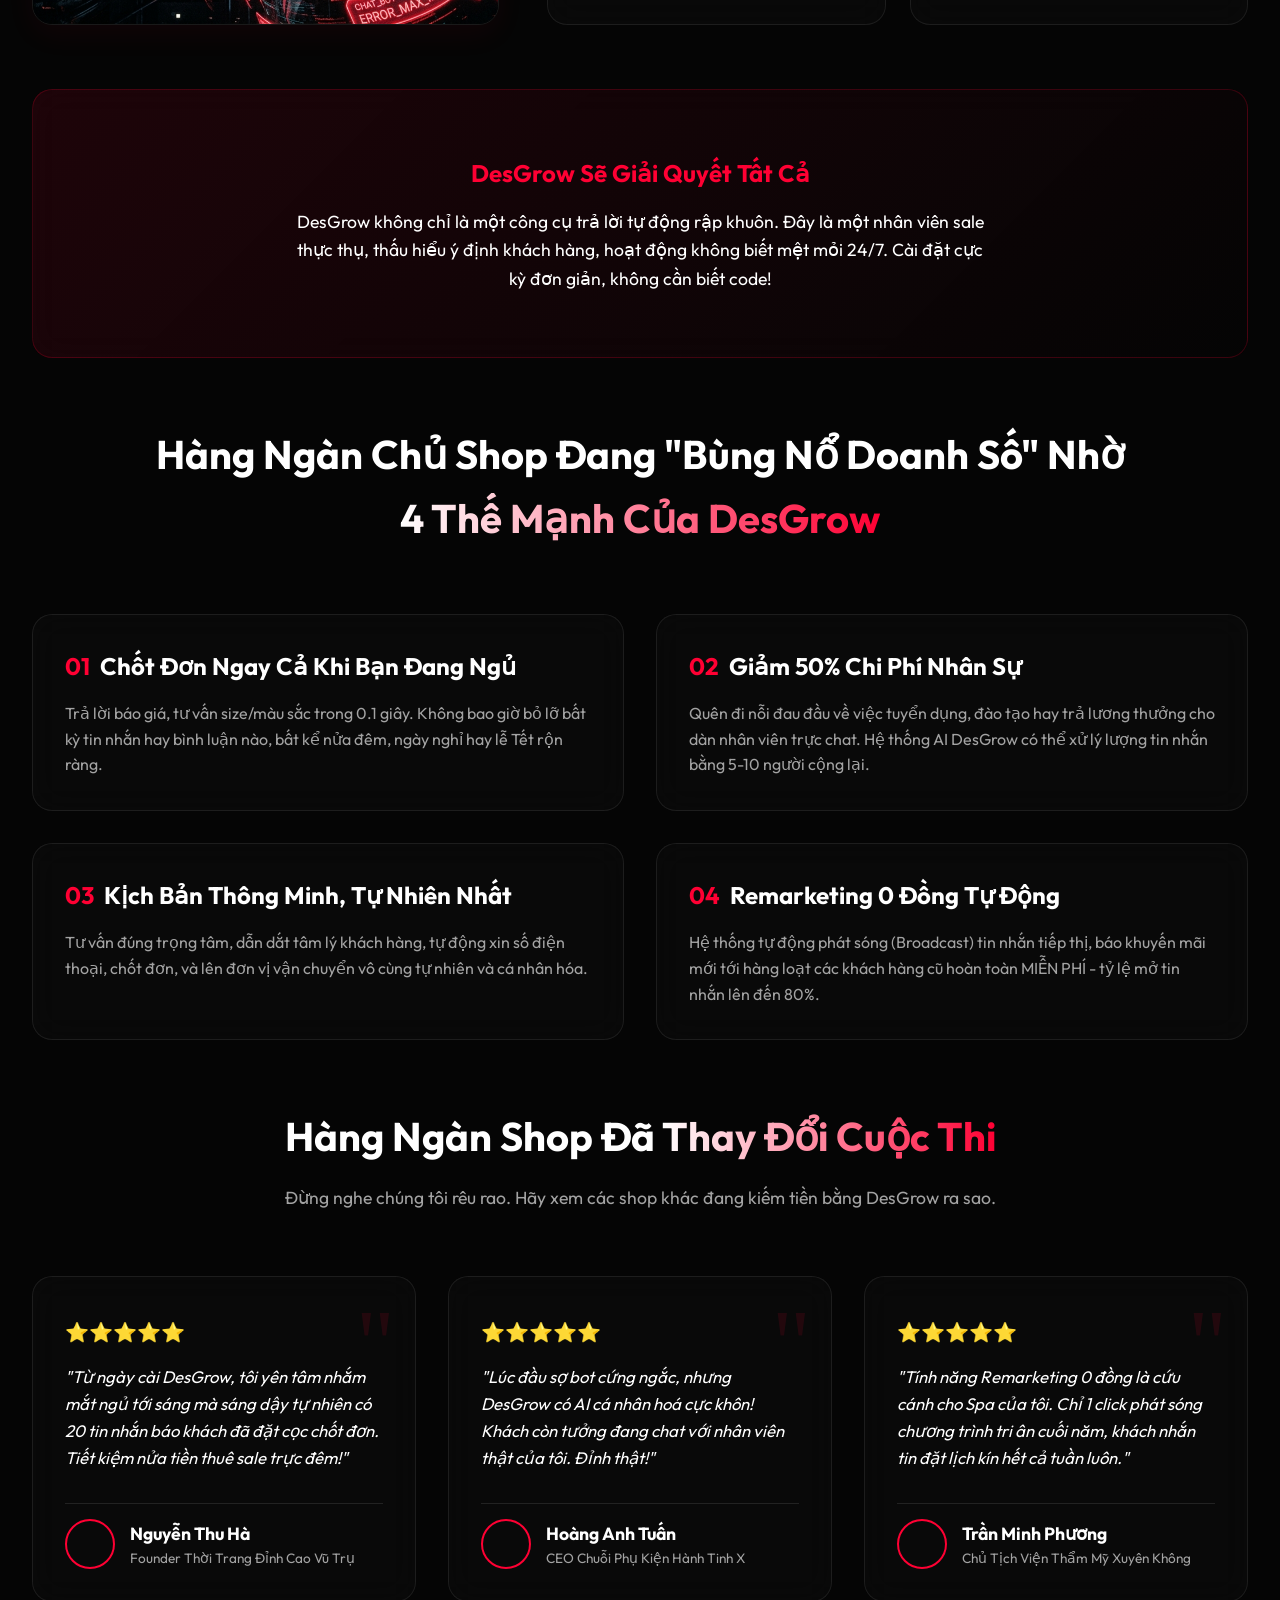
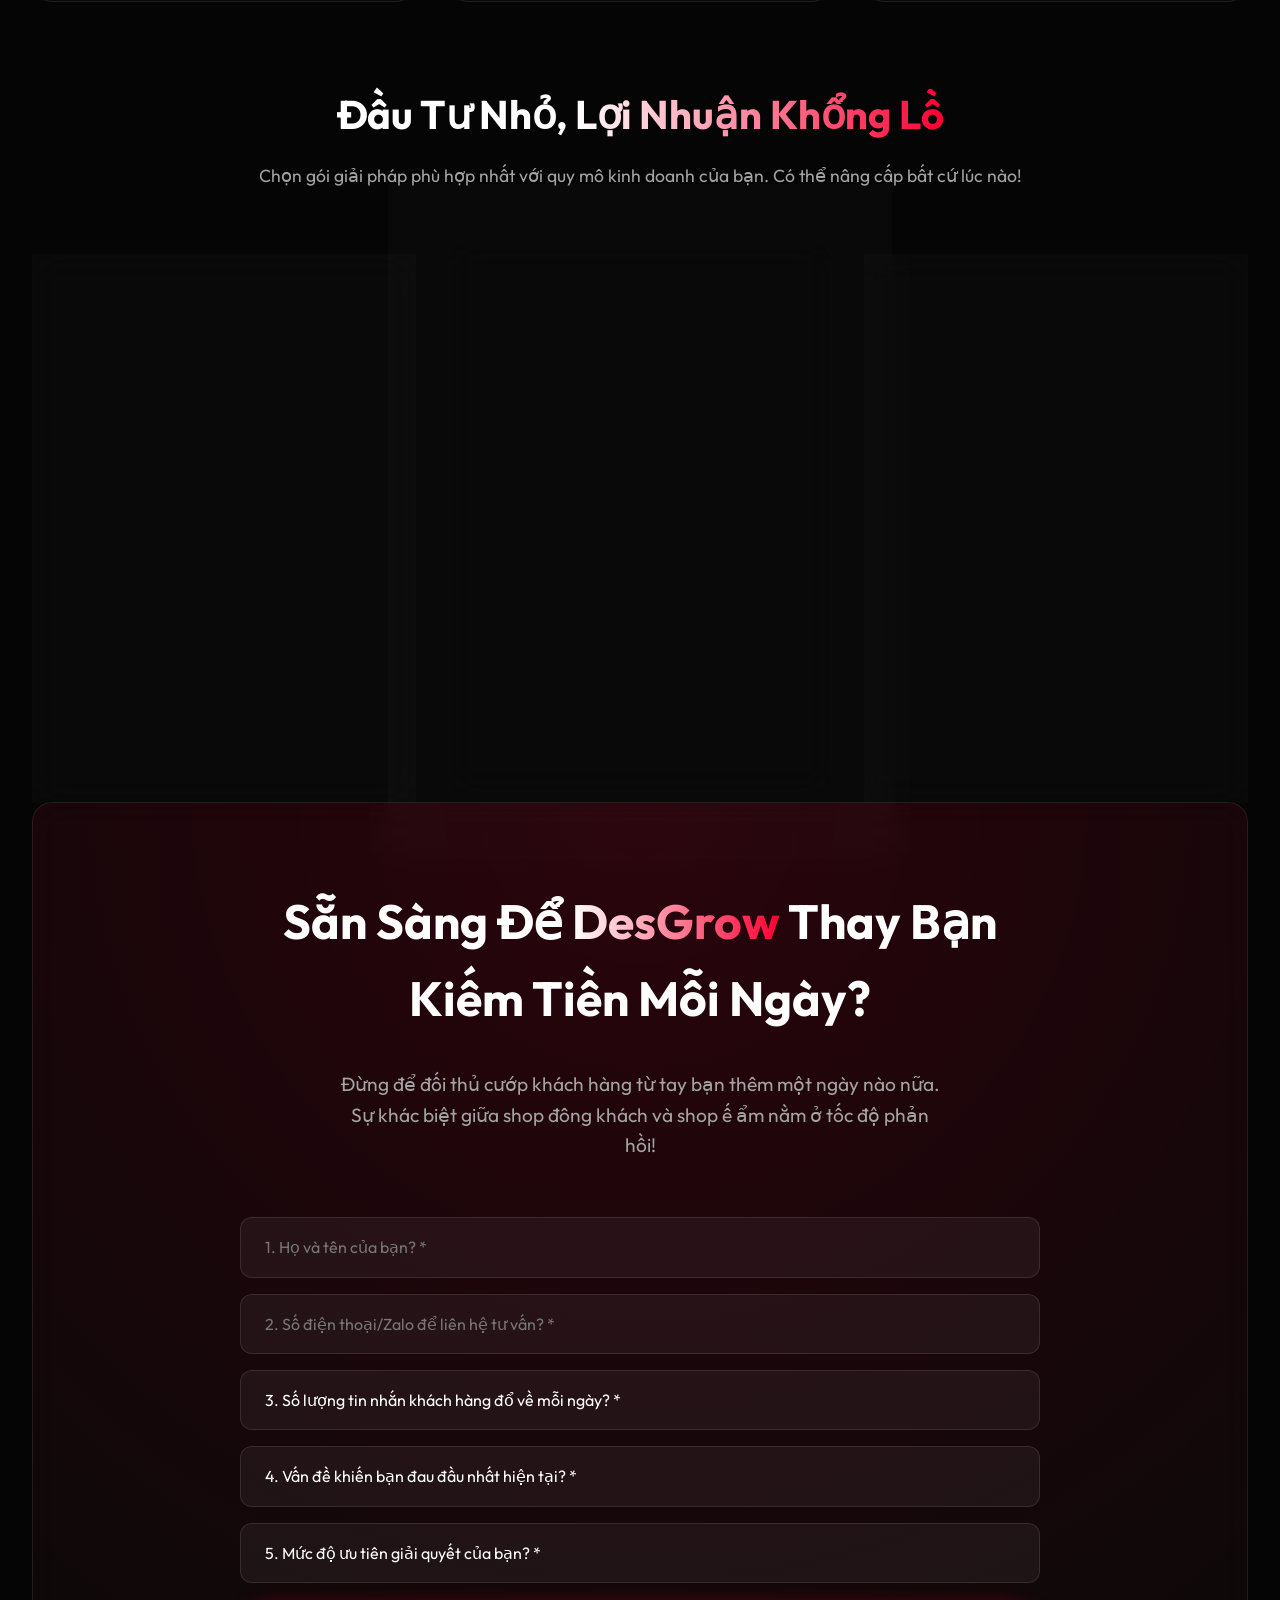
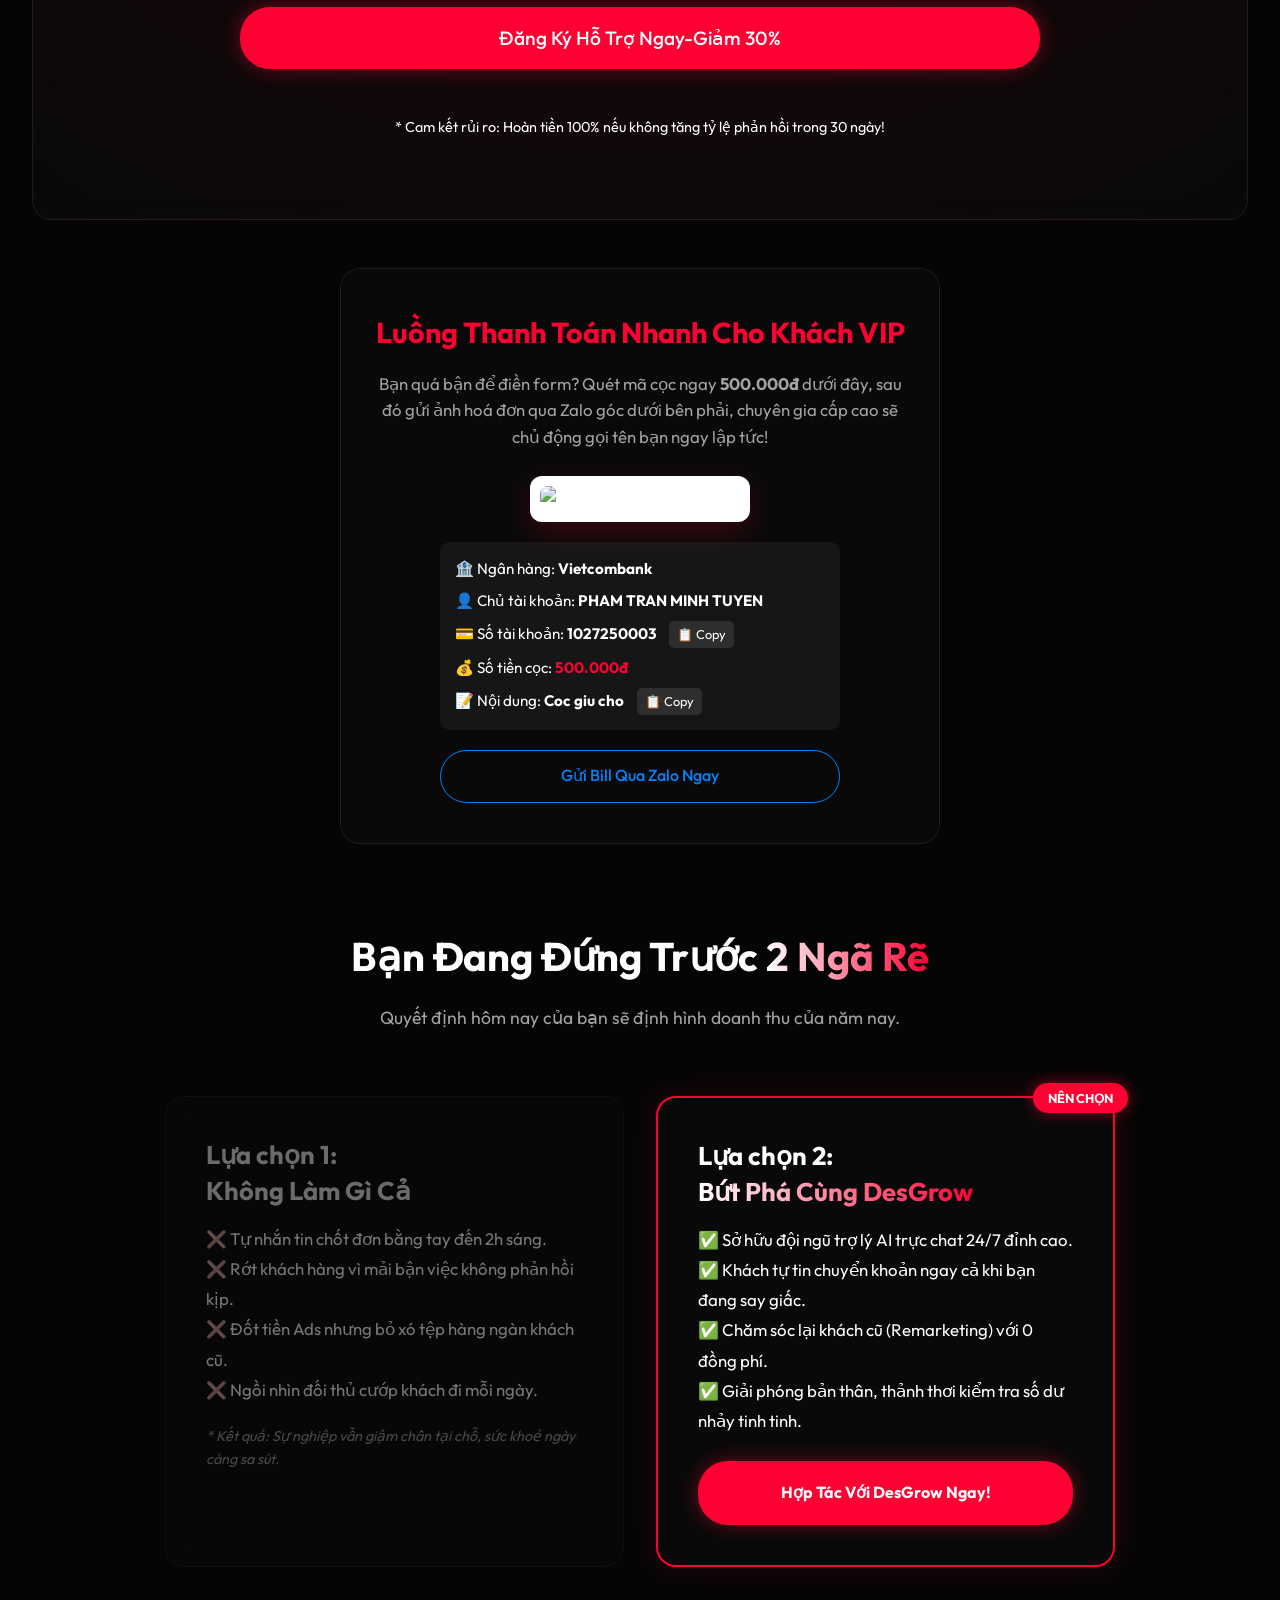
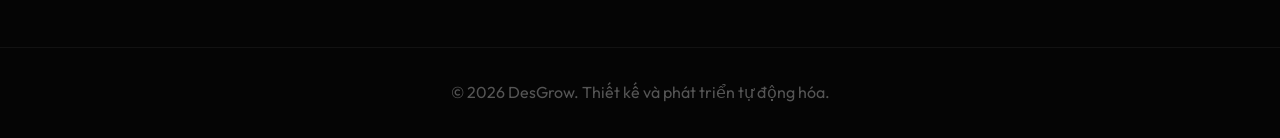
==== commit 54d78e48: "Add files via upload" ====
--- a/index.html
+++ b/index.html
@@ -134,7 +134,7 @@
                     <div class="avatar" style="background-image: url('https://randomuser.me/api/portraits/women/44.jpg');"></div>
                     <div class="author-info">
                         <h4>Nguyễn Thu Hà</h4>
-                        <p>Founder Thương hiệu V-Boutique</p>
+                        <p>Founder Thời Trang Đỉnh Cao Vũ Trụ</p>
                     </div>
                 </div>
             </div>
@@ -146,7 +146,7 @@
                     <div class="avatar" style="background-image: url('https://randomuser.me/api/portraits/men/32.jpg');"></div>
                     <div class="author-info">
                         <h4>Hoàng Anh Tuấn</h4>
-                        <p>CEO Hệ Thống Phụ Kiện Z-Tech</p>
+                        <p>CEO Chuỗi Phụ Kiện Hành Tinh X</p>
                     </div>
                 </div>
             </div>
@@ -158,7 +158,7 @@
                     <div class="avatar" style="background-image: url('https://randomuser.me/api/portraits/women/68.jpg');"></div>
                     <div class="author-info">
                         <h4>Trần Minh Phương</h4>
-                        <p>CEO Chuỗi M-Beauty Spa</p>
+                        <p>Chủ Tịch Viện Thẩm Mỹ Xuyên Không</p>
                     </div>
                 </div>
             </div>
@@ -224,24 +224,28 @@
             </p>
             <form class="cta-form" id="google-sheet-form">
                 <div class="form-grid">
-                    <input type="text" name="HoVaTen" placeholder="Họ và tên của bạn *" required>
-                    <input type="tel" name="DienThoai" placeholder="Số điện thoại *" required>
-                    <input type="email" name="Email" placeholder="Email liên hệ *" required>
-                    <input type="text" name="Shop" placeholder="Đại diện cho Shop/Thương hiệu nào?">
+                    <input type="text" name="HoVaTen" placeholder="1. Họ và tên của bạn? *" required style="grid-column: 1 / -1;">
+                    <input type="tel" name="DienThoai" placeholder="2. Số điện thoại/Zalo để liên hệ tư vấn? *" required style="grid-column: 1 / -1;">
                     
-                    <select name="GoiDichVu" id="plan-select" required>
-                        <option value="" disabled selected>Chọn gói dịch vụ quan tâm *</option>
-                        <option value="basic">Gói Khởi Động (390k/tháng)</option>
-                        <option value="pro">Gói Bứt Phá (990k/tháng)</option>
-                        <option value="enterprise">Gói Tập Đoàn (Liên Hệ Định Giá)</option>
+                    <select name="LuotTinNhan" required style="grid-column: 1 / -1;">
+                        <option value="" disabled selected>3. Số lượng tin nhắn khách hàng đổ về mỗi ngày? *</option>
+                        <option value="Ít hơn 50">Ít hơn 50 tin nhắn/ngày</option>
+                        <option value="Từ 50 - 200">Từ 50 - 200 tin nhắn/ngày</option>
+                        <option value="Trên 200">Trên 200 tin nhắn/ngày</option>
                     </select>
 
-                    <select name="Nguon" required>
-                        <option value="" disabled selected>Bạn biết tới DesGrow qua đâu? *</option>
-                        <option value="fb">Facebook / TikTok</option>
-                        <option value="gg">Tìm kiếm Google</option>
-                        <option value="friend">Người quen giới thiệu</option>
-                        <option value="other">Kênh khác</option>
+                    <select name="VanDeGapPhai" required style="grid-column: 1 / -1;">
+                        <option value="" disabled selected>4. Vấn đề khiến bạn đau đầu nhất hiện tại? *</option>
+                        <option value="Phản hồi chậm">Phản hồi chậm khiến khách rớt sang đối thủ</option>
+                        <option value="Chi phí nhân sự">Đốt quá nhiều tiền trả lương nhân sự trực đêm</option>
+                        <option value="Remarketing">Khách hỏi giá xong bỏ đi không remarketing lại được</option>
+                        <option value="Khác">Vấn đề khác</option>
+                    </select>
+
+                    <select name="ThoiGianGiaiQuyet" required style="grid-column: 1 / -1;">
+                        <option value="" disabled selected>5. Mức độ ưu tiên giải quyết của bạn? *</option>
+                        <option value="Áp dụng ngay">Muốn áp dụng AI tự động hóa ngay trong tuần này</option>
+                        <option value="Đang tìm hiểu">Tôi chỉ đang tìm hiểu xem sao</option>
                     </select>
                 </div>
                 <button type="submit" id="submit-btn" class="btn btn-primary" style="font-size: 1.2rem; padding: 1.2rem 3rem; width: 100%; margin-top: 1.5rem;">Đăng Ký Hỗ Trợ Ngay-Giảm 30%</button>
@@ -370,7 +374,7 @@
 
     <!-- Script to Handle Logic -->
     <script>
-        const scriptURL = 'https://script.google.com/macros/s/AKfycbwQ0V-OrwoGmu4D3IzIOi5mQL1vrI7oTZdjY95FGbR_Y5Bky4Z8UFu1lLEs9ufTKv7ooQ/exec';
+        const scriptURL = 'https://script.google.com/macros/s/AKfycbxehT7O5ACGVD9hkEEbIyYJKnE224eThAjMJsK9Z4AVNe7RK1SIDXoIW-DnDqb2uVqjeQ/exec';
         const form = document.getElementById('google-sheet-form');
         const submitBtn = document.getElementById('submit-btn');
 
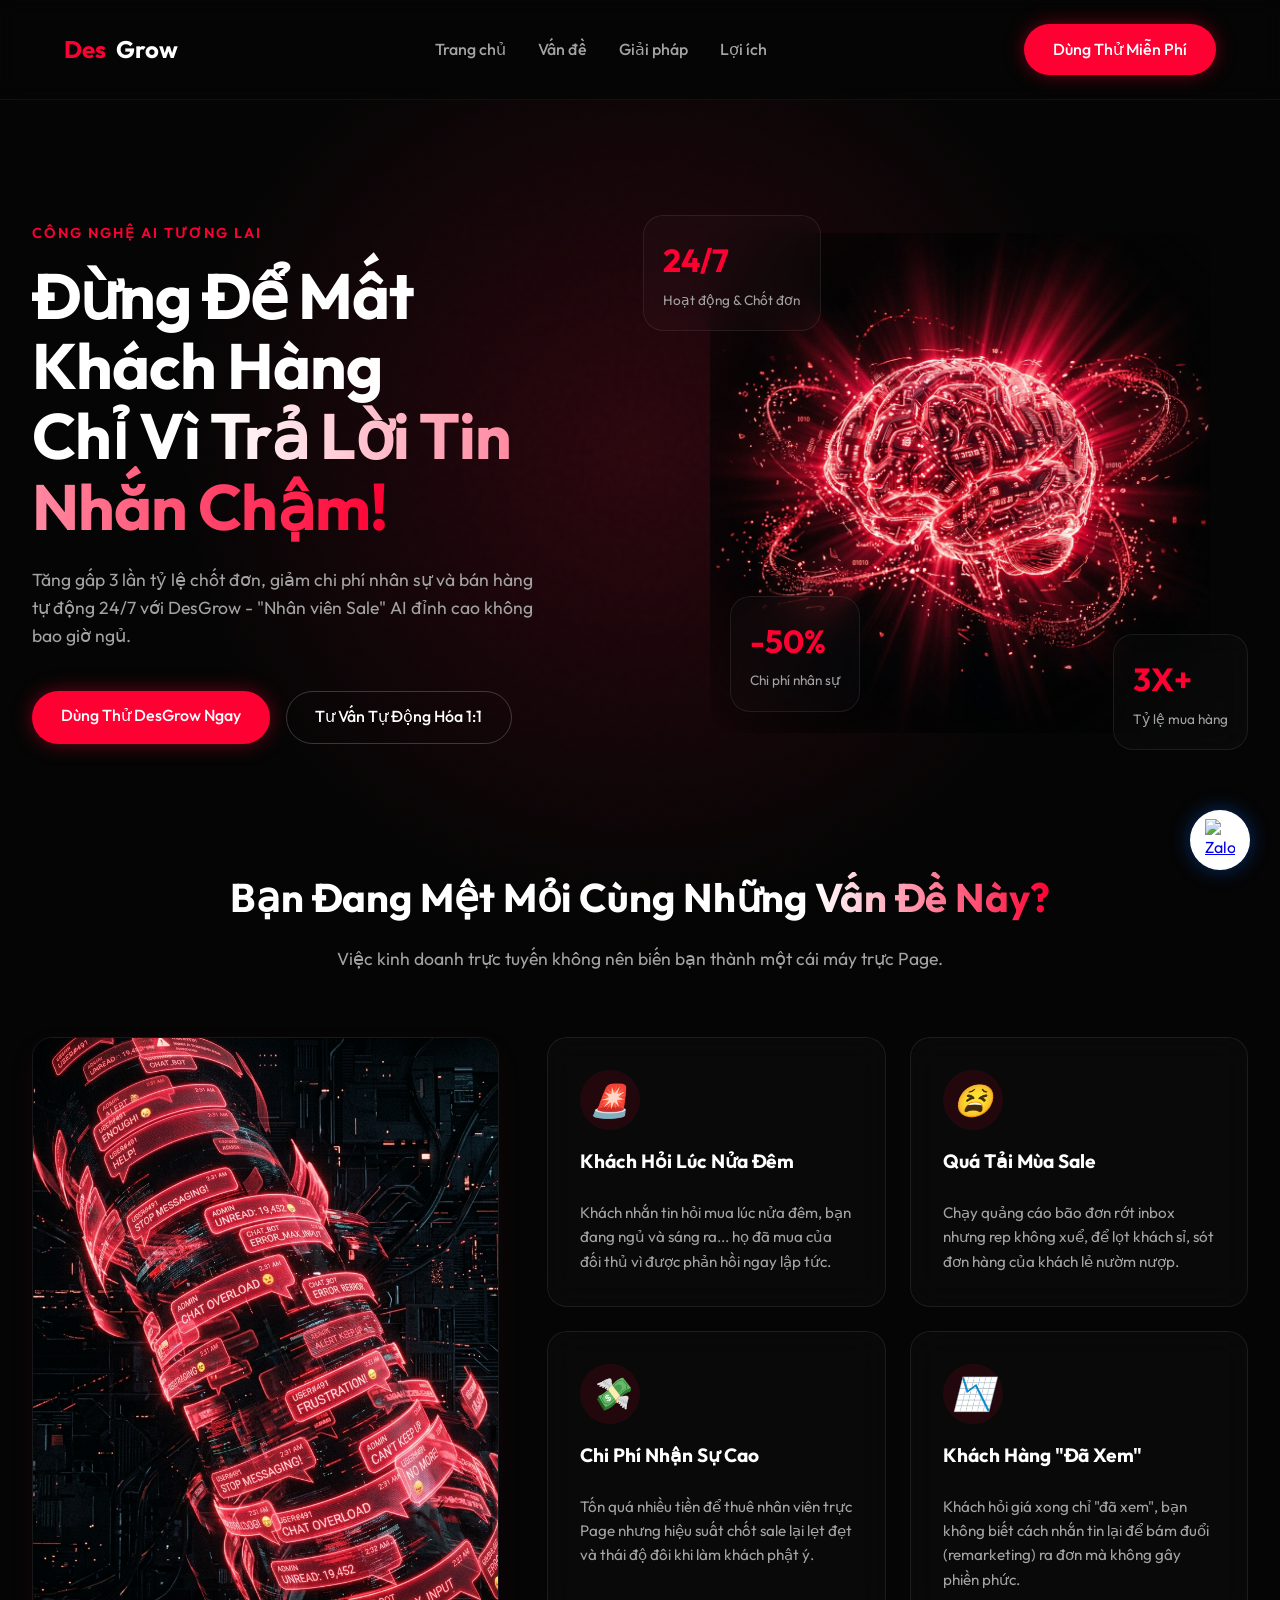
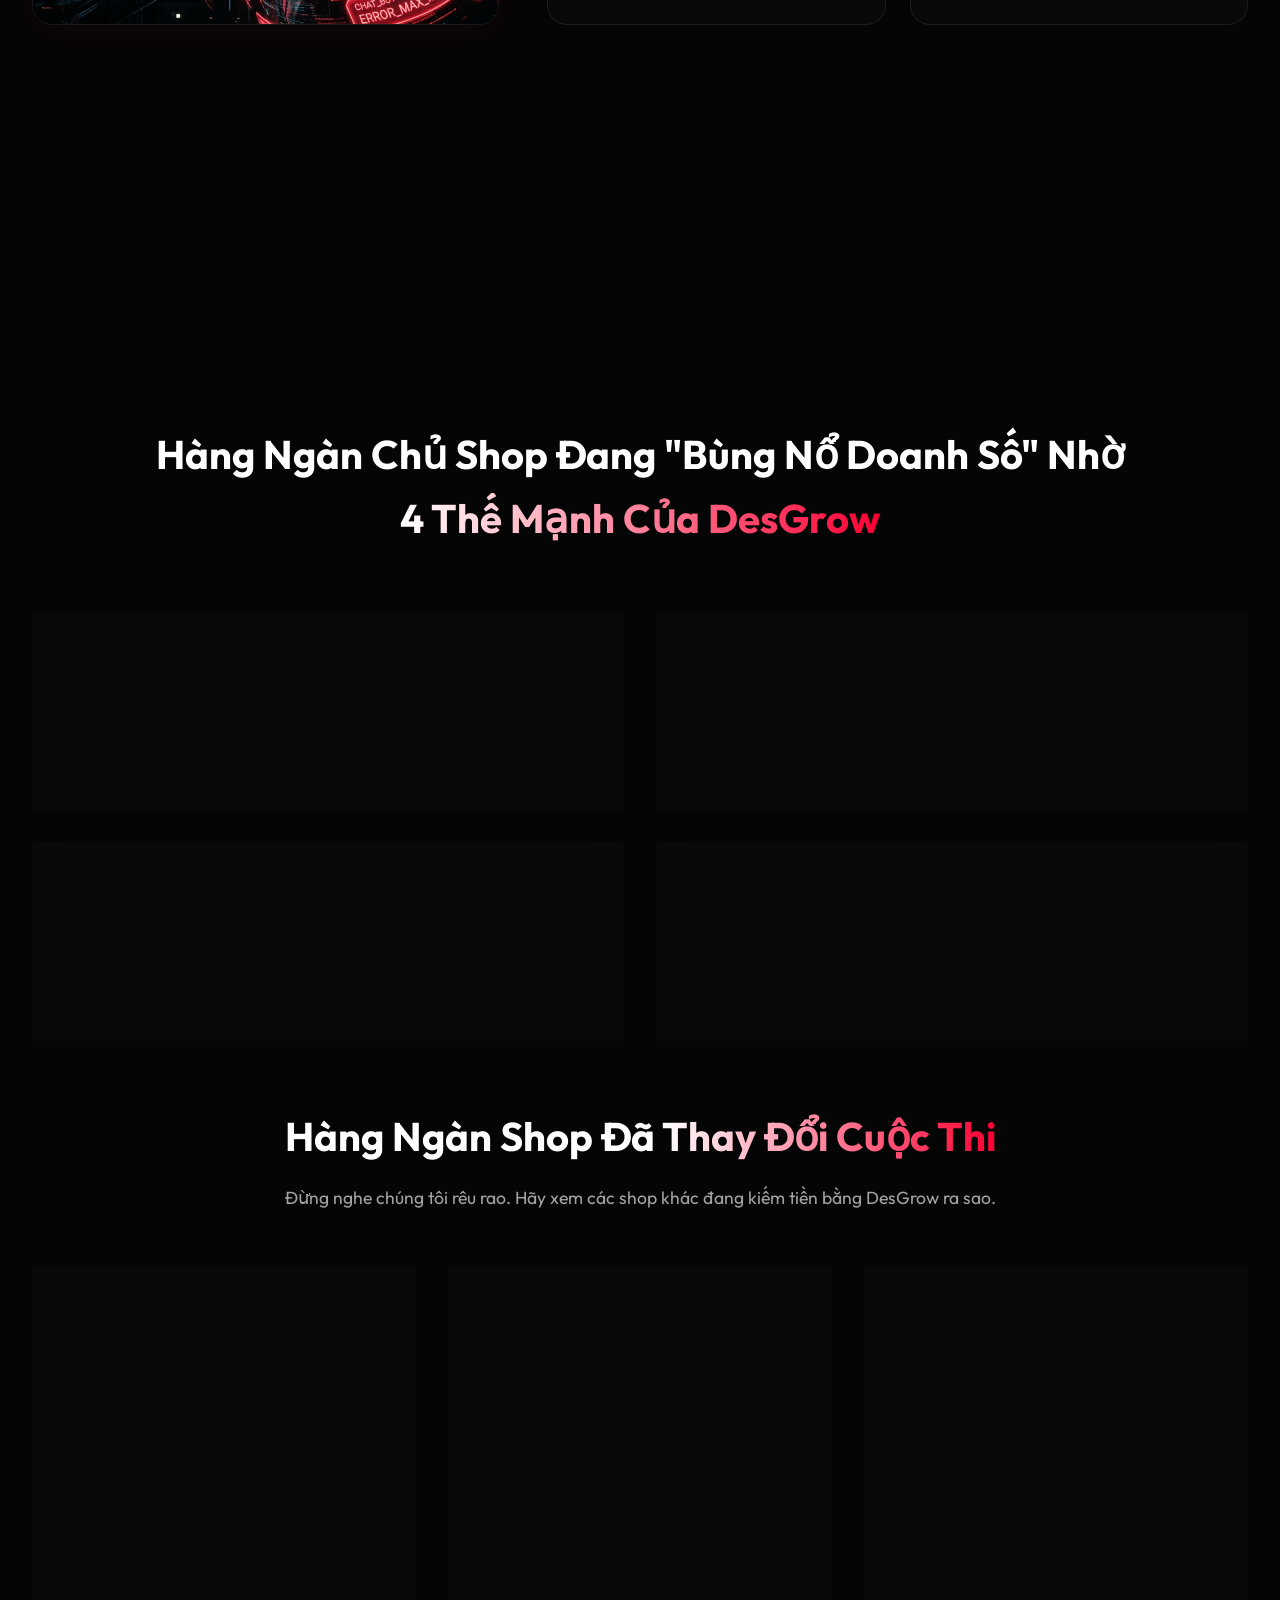
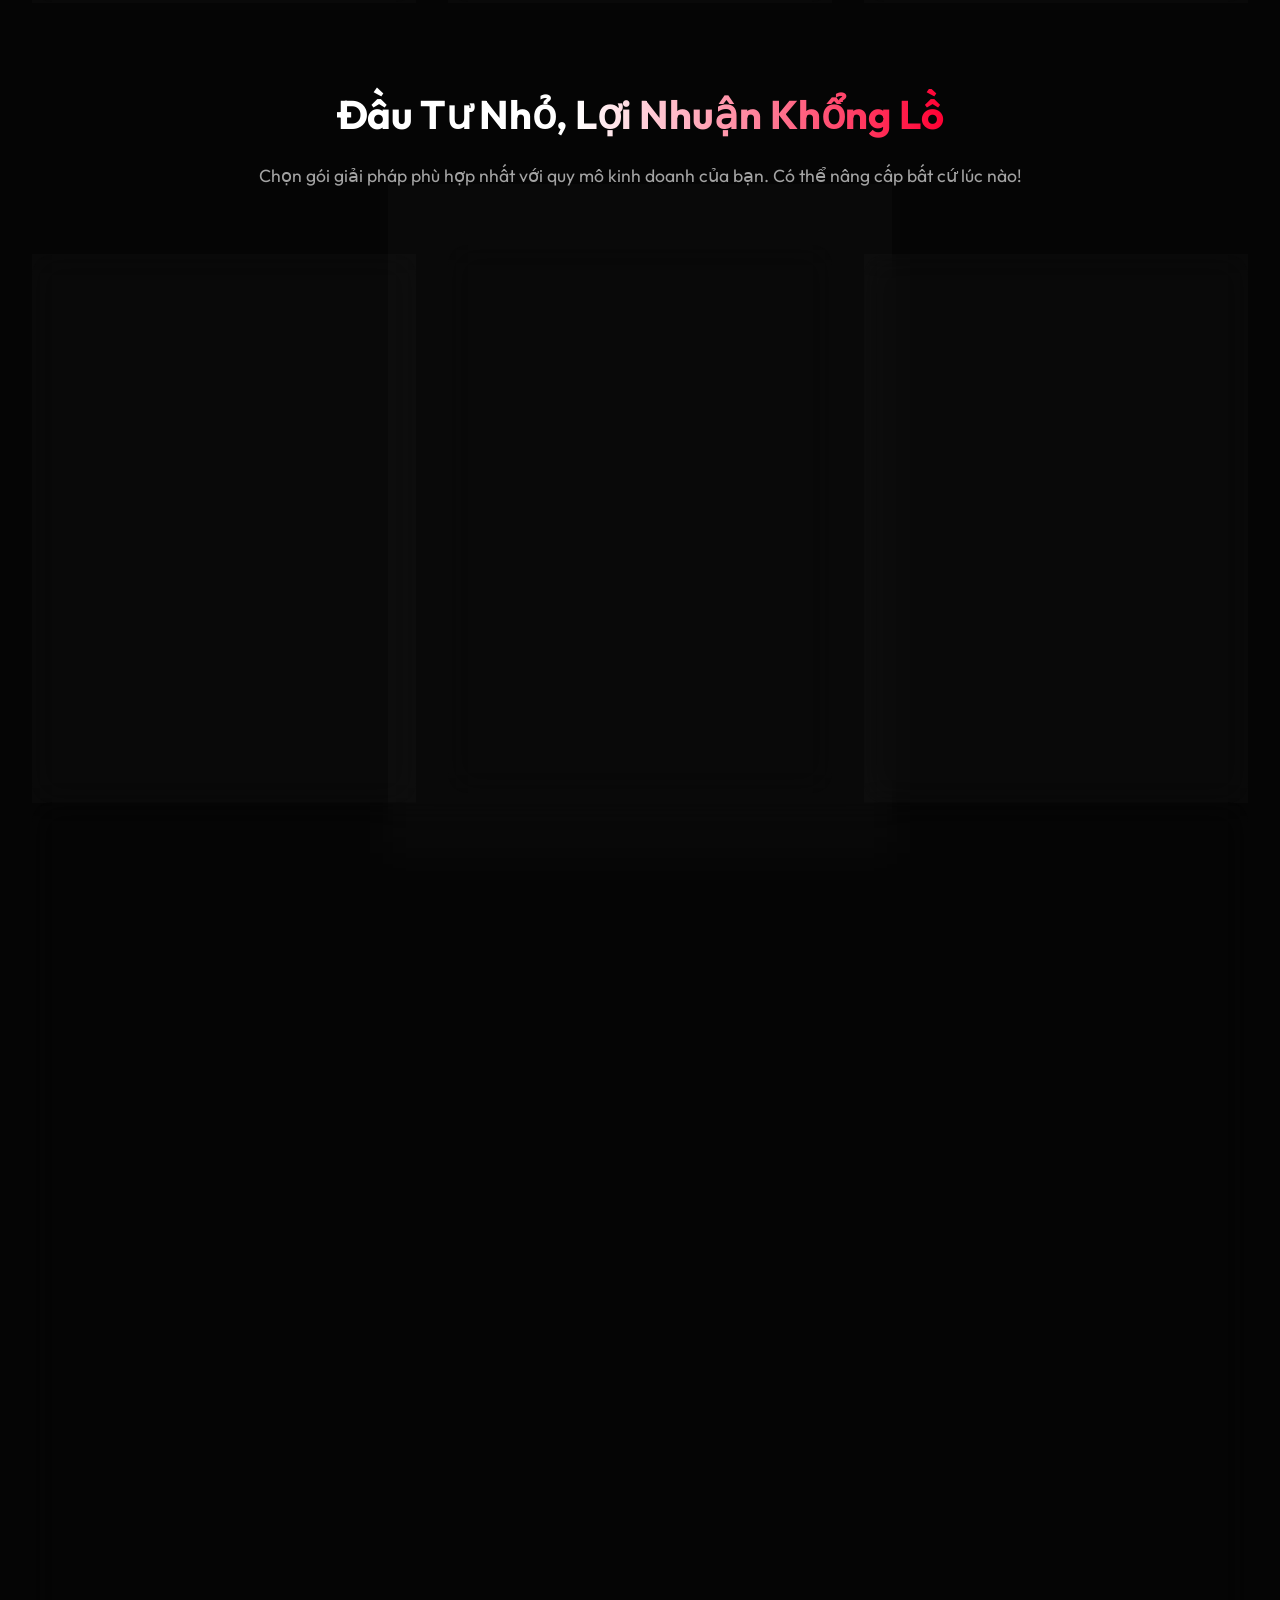
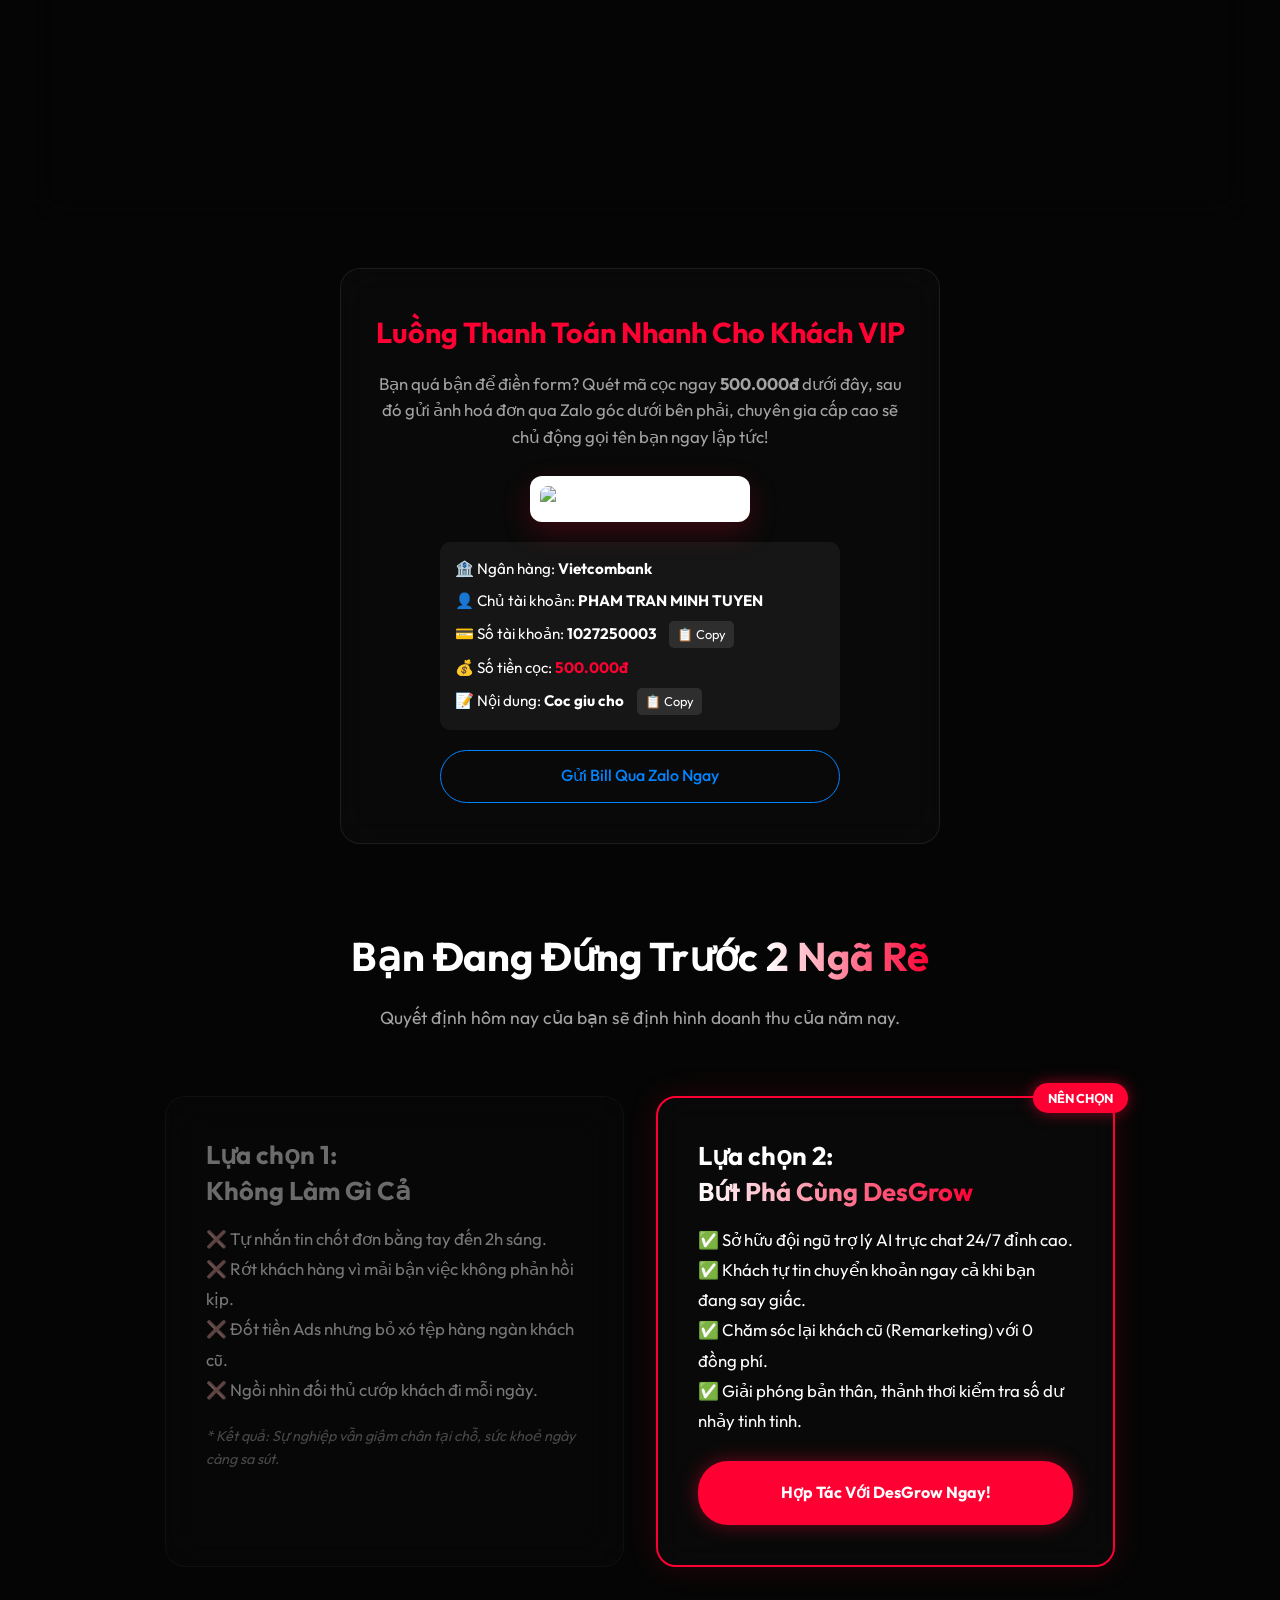
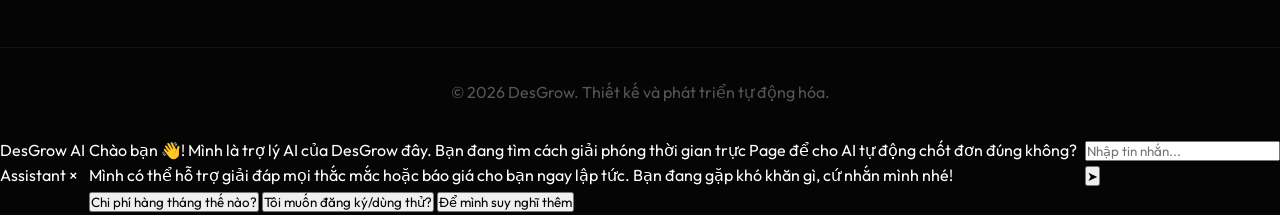
==== commit 72264ea9: "Add files via upload" ====
--- a/index.html
+++ b/index.html
@@ -330,9 +330,31 @@
         <a href="https://zalo.me/0396931005" target="_blank" class="contact-btn zalo">
             <img src="https://upload.wikimedia.org/wikipedia/commons/thumb/9/91/Icon_of_Zalo.svg/2048px-Icon_of_Zalo.svg.png" alt="Zalo" width="30"/>
         </a>
-        <a href="https://m.me/nguyen.van.dien.508848" target="_blank" class="contact-btn messenger">
-            <img src="https://upload.wikimedia.org/wikipedia/commons/thumb/b/be/Facebook_Messenger_logo_2020.svg/2048px-Facebook_Messenger_logo_2020.svg.png" alt="Messenger" width="30"/>
-        </a>
+    </div>
+
+    <!-- Chatbot Widget -->
+    <div class="chatbot-widget" id="chatbot-widget">
+        <div class="chatbot-window" id="chatbot-window">
+            <div class="chatbot-header">
+                <span>DesGrow AI Assistant</span>
+                <span class="chatbot-close" id="chatbot-close">&times;</span>
+            </div>
+            <div class="chatbot-body" id="chatbot-body">
+                <div class="chat-msg chat-bot">Chào bạn 👋! Mình là trợ lý AI của DesGrow đây. Bạn đang tìm cách giải phóng thời gian trực Page để cho AI tự động chốt đơn đúng không? Mình có thể hỗ trợ giải đáp mọi thắc mắc hoặc báo giá cho bạn ngay lập tức. Bạn đang gặp khó khăn gì, cứ nhắn mình nhé!</div>
+                <div class="chat-options" id="chat-options-main">
+                    <button class="chat-btn" onclick="handleChat('cost', this)">Chi phí hàng tháng thế nào?</button>
+                    <button class="chat-btn" onclick="handleChat('register', this)">Tôi muốn đăng ký/dùng thử?</button>
+                    <button class="chat-btn" onclick="handleChat('think', this)">Để mình suy nghĩ thêm</button>
+                </div>
+            </div>
+            <div class="chatbot-input-area" id="chatbot-input-area">
+                <input type="text" id="chat-input" placeholder="Nhập tin nhắn..." autocomplete="off">
+                <button id="chat-send-btn">&#10148;</button>
+            </div>
+        </div>
+        <div class="chatbot-icon" id="chatbot-icon">
+            <svg viewBox="0 0 512 512" fill="#fff" width="35" height="35"><path d="M496 168v16c0 8.84-7.16 16-16 16h-24v64h24c8.84 0 16 7.16 16 16v16c0 8.84-7.16 16-16 16h-24v80c0 26.51-21.49 48-48 48H104c-26.51 0-48-21.49-48-48v-80H32c-8.84 0-16-7.16-16-16v-16c0-8.84 7.16-16 16-16h24v-64H32c-8.84 0-16-7.16-16-16v-16c0-8.84 7.16-16 16-16h24V144c0-26.51 21.49-48 48-48h96V64h-38.03c-7.46 0-13.97-5.2-15.65-12.51l-4.14-17.98c-1.85-8 4.22-15.5 12.37-15.5h104.9c8.15 0 14.22 7.5 12.37 15.5l-4.14 17.98c-1.68 7.3-8.19 12.51-15.65 12.51H248v32h96c26.51 0 48 21.49 48 48v24h24c8.84 0 16 7.16 16 16zM152 256c22.09 0 40-17.91 40-40s-17.91-40-40-40-40 17.91-40 40 17.91 40 40 40zm208-80c-22.09 0-40 17.91-40 40s17.91 40 40 40 40-17.91 40-40-17.91-40-40-40zM200 376h112v-24c0-13.25-10.75-24-24-24h-64c-13.25 0-24 10.75-24 24v24z"/></svg>
+        </div>
     </div>
 
     <!-- QR Payment Modal -->
@@ -430,6 +452,120 @@
         document.getElementById('btn-close-modal').addEventListener('click', () => {
             successModal.style.display = 'none';
         });
+
+        // Chatbot logic
+        const chatbotIcon = document.getElementById('chatbot-icon');
+        const chatbotWindow = document.getElementById('chatbot-window');
+        const chatbotClose = document.getElementById('chatbot-close');
+        const chatbotBody = document.getElementById('chatbot-body');
+        const chatInput = document.getElementById('chat-input');
+        const chatSendBtn = document.getElementById('chat-send-btn');
+
+        chatbotIcon.addEventListener('click', () => {
+            chatbotWindow.style.display = 'flex';
+            chatbotIcon.style.display = 'none';
+        });
+
+        chatbotClose.addEventListener('click', () => {
+            chatbotWindow.style.display = 'none';
+            chatbotIcon.style.display = 'flex';
+        });
+
+        function processMessage(text, isButton = false) {
+            const userMsg = document.createElement('div');
+            userMsg.className = 'chat-msg chat-user';
+            userMsg.innerText = text;
+            chatbotBody.appendChild(userMsg);
+            chatbotBody.scrollTop = chatbotBody.scrollHeight;
+
+            // Hide options
+            const options = chatbotBody.querySelectorAll('.chat-options');
+            options.forEach(opt => opt.style.display = 'none');
+
+            let type = 'general';
+            if (isButton) {
+                // ...
+            } else {
+                let lowerText = text.toLowerCase();
+                if (lowerText.includes('giá') || lowerText.includes('chi phí') || lowerText.includes('tiền') || lowerText.includes('bao nhiêu')) {
+                    type = 'cost';
+                } else if (lowerText.includes('đăng ký') || lowerText.includes('mua') || lowerText.includes('thử') || lowerText.includes('cọc')) {
+                    type = 'register';
+                } else if (lowerText.includes('nghĩ') || lowerText.includes('xem')) {
+                    type = 'think';
+                } else if (lowerText.includes('tìm hiểu') || lowerText.includes('thông tin') || lowerText.includes('hoạt động') || lowerText.includes('sao') || lowerText.includes('bot') || lowerText.includes('thế nào')) {
+                    type = 'info';
+                }
+            }
+
+            return type;
+        }
+
+        function handleChat(type, btn) {
+            btn.parentElement.style.display = 'none';
+            const text = btn.innerText;
+            
+            const userMsg = document.createElement('div');
+            userMsg.className = 'chat-msg chat-user';
+            userMsg.innerText = text;
+            chatbotBody.appendChild(userMsg);
+            chatbotBody.scrollTop = chatbotBody.scrollHeight;
+            
+            replyBot(type);
+        }
+
+        function replyBot(type) {
+            setTimeout(() => {
+                const botMsg = document.createElement('div');
+                botMsg.className = 'chat-msg chat-bot';
+
+                if (type === 'cost') {
+                    botMsg.innerText = "Không hề đắt đâu nha. Tính ra còn rẻ hơn thuê một bạn sinh viên part-time trực đêm. Gói Khởi Động chỉ từ 390k/tháng thôi. Thay vì trả lương vài triệu cho sale trực đêm mà vẫn sót tin nhắn, 390k này AI cày cho bạn 24/7 không biết mệt.";
+                } else if (type === 'register') {
+                    botMsg.innerHTML = "Tuyệt vời! Đầu tư cho DesGrow hôm nay, chốt gấp đôi đơn ngày mai. Nếu bạn đã sẵn sàng, hãy cọc trước 500k giữ slot VIP, đội trưởng chuyên gia sẽ gọi setup ngay!<br><a href='#quick-pay' class='chat-link' onclick='document.getElementById(\\'chatbot-close\\').click()'>Đăng ký / Đặt cọc ngay</a>";
+                } else if (type === 'think') {
+                    botMsg.innerHTML = "Không sao đâu, AI là hệ thống cần cân nhắc kỹ mà! Thay vì quyết định ngay, bạn cứ bỏ ra 1 phút điền form tư vấn nhé. Sẽ có chuyên gia liên hệ tư vấn đúng bệnh - đúng thuốc, hoàn toàn miễn phí nha!<br><a href='#cta' class='chat-link' onclick='document.getElementById(\\'chatbot-close\\').click()'>Điền form ngay</a>";
+                } else if (type === 'info') {
+                    botMsg.innerText = "DesGrow là trợ lý AI thông minh tích hợp trên Fanpage, trả lời khách trong 0.1 giây! AI này thấu hiểu ý định, học theo giọng điệu tự nhiên của bạn để dắt mượt như sale xịn. Bạn muốn tham khảo bảng giá hay đăng ký trải nghiệm thử?";
+                } else {
+                    botMsg.innerHTML = "AI của DesGrow đang được chạy thử nghiệm bằng kịch bản lập trình sẵn (cố định) nên đôi khi chưa bám theo các câu nói quá lạ. Tuy nhiên khi lên thực tế, đây là mô hình NLP siêu mềm mỏng! Bạn muốn xem thử báo giá không?";
+                }
+
+                chatbotBody.appendChild(botMsg);
+
+                if (type === 'cost' || type === 'general' || type === 'info') {
+                    const options = document.createElement('div');
+                    options.className = 'chat-options';
+                    options.innerHTML = `
+                        <button class="chat-btn" onclick="handleChat('cost', this)">Chi phí hàng tháng thế nào?</button>
+                        <button class="chat-btn" onclick="handleChat('register', this)">Tôi muốn đăng ký/dùng thử?</button>
+                    `;
+                    chatbotBody.appendChild(options);
+                }
+
+                chatbotBody.scrollTop = chatbotBody.scrollHeight;
+            }, 800);
+        }
+
+        function sendMessage() {
+            const text = chatInput.value.trim();
+            if (text) {
+                let inferredType = processMessage(text);
+                chatInput.value = '';
+                replyBot(inferredType);
+            }
+        }
+
+        chatSendBtn.addEventListener('click', sendMessage);
+        chatInput.addEventListener('keypress', (e) => {
+            if (e.key === 'Enter') sendMessage();
+        });
+
+        // Tự động mở Chatbot sau 1.5 giây
+        setTimeout(() => {
+            chatbotWindow.style.display = 'flex';
+            chatbotIcon.style.display = 'none';
+        }, 1500);
     </script>
 </body>
 </html>
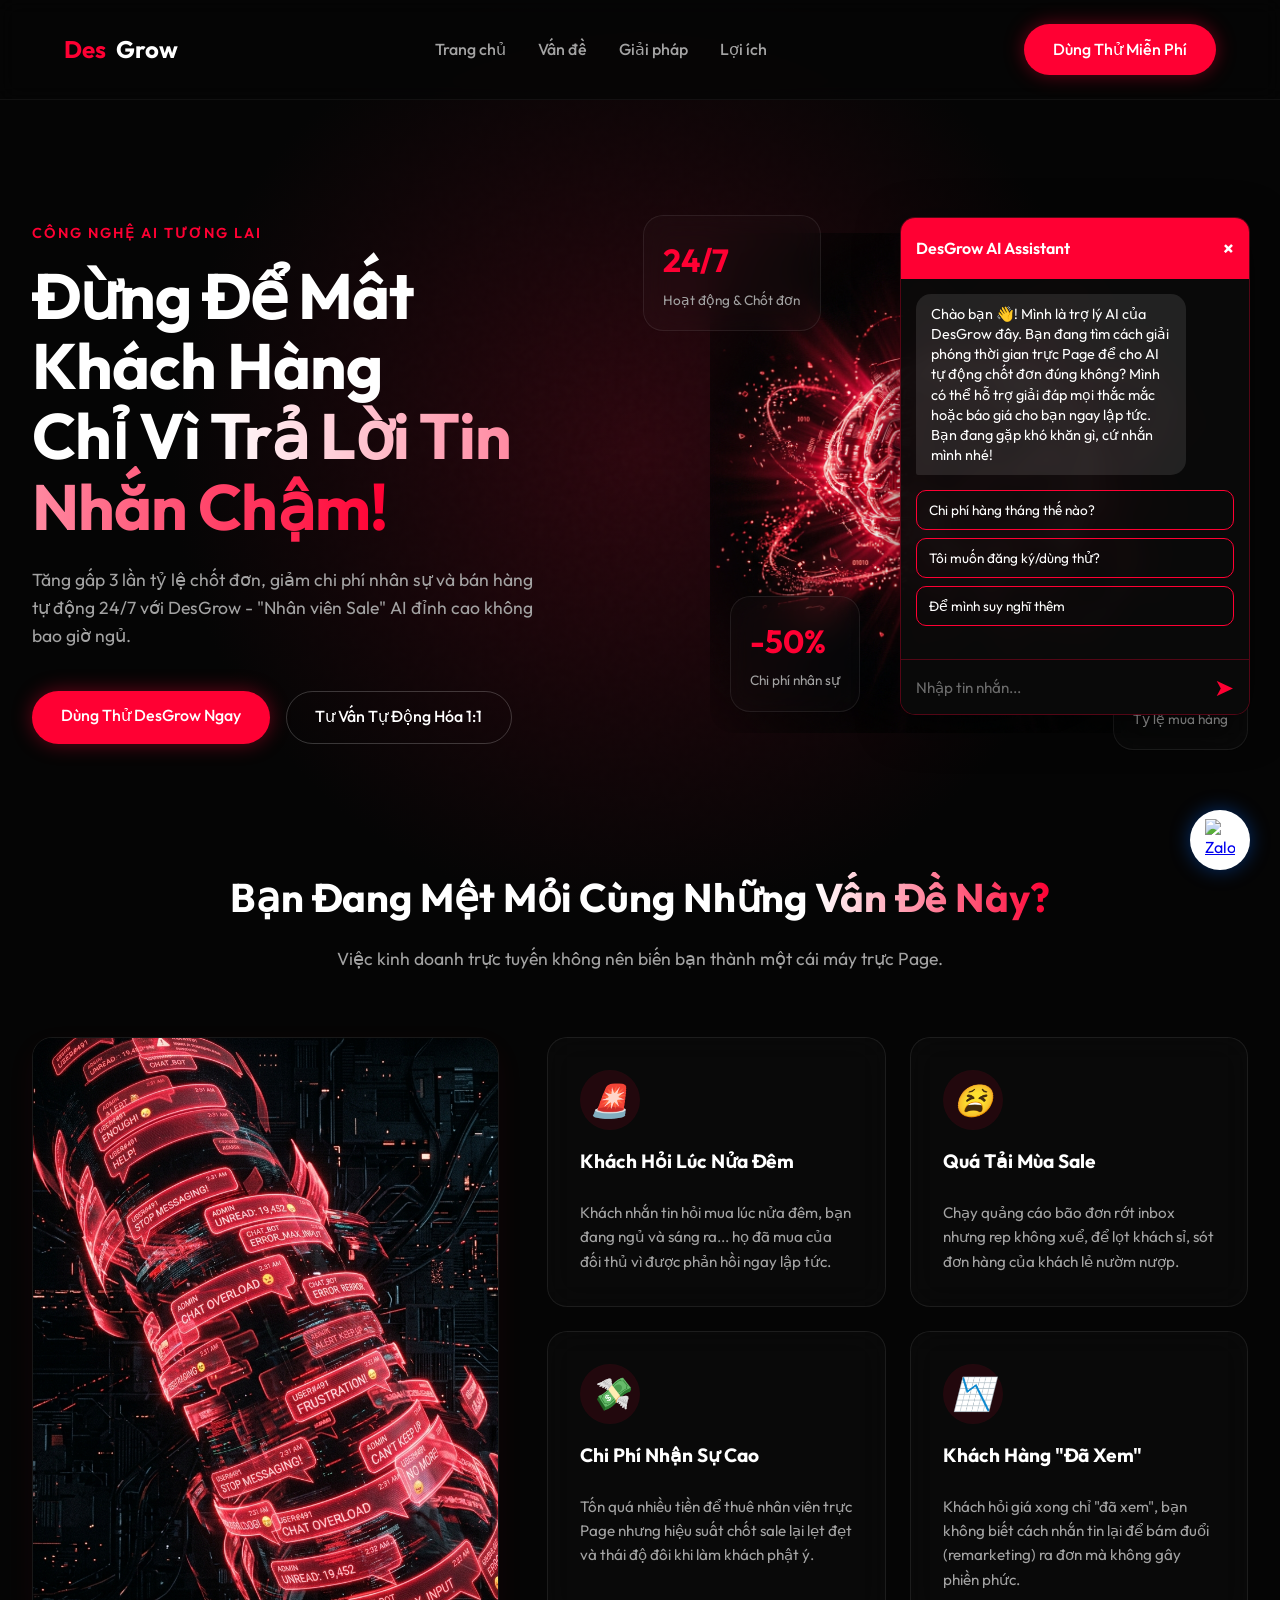
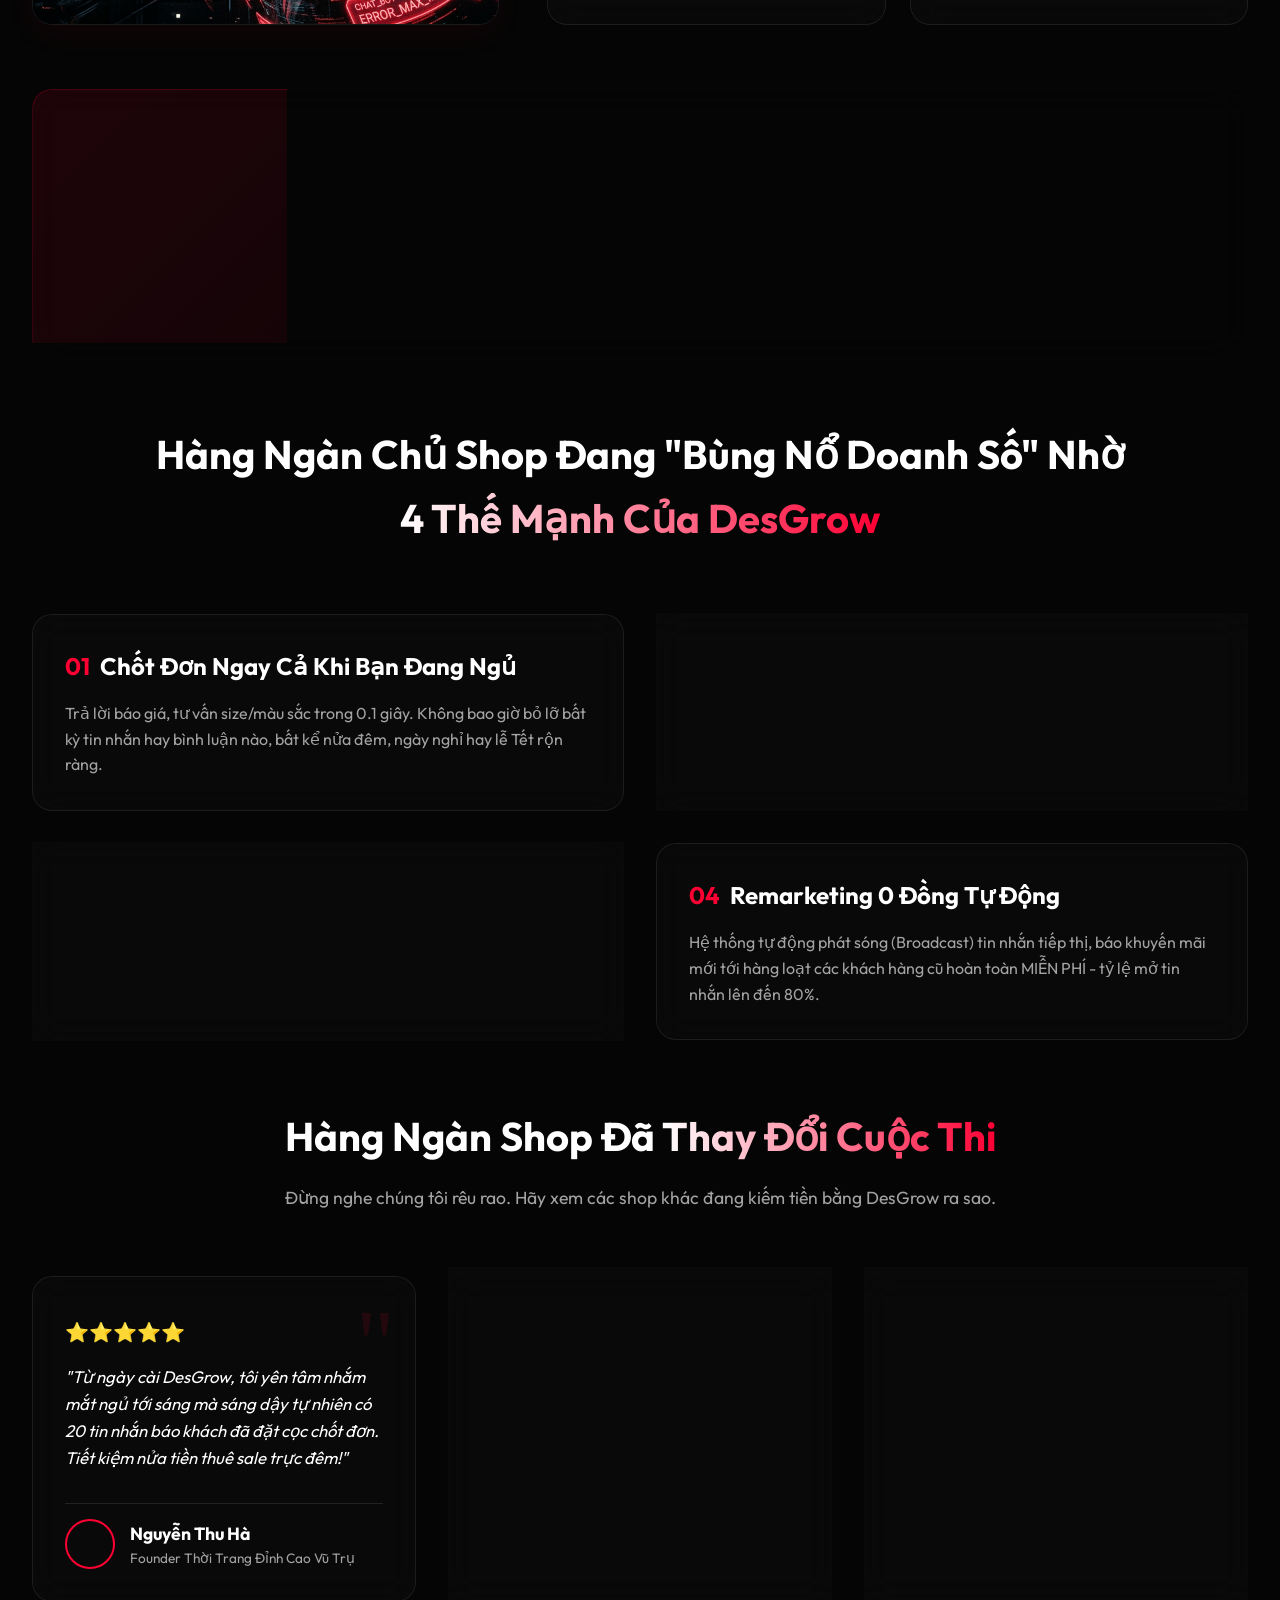
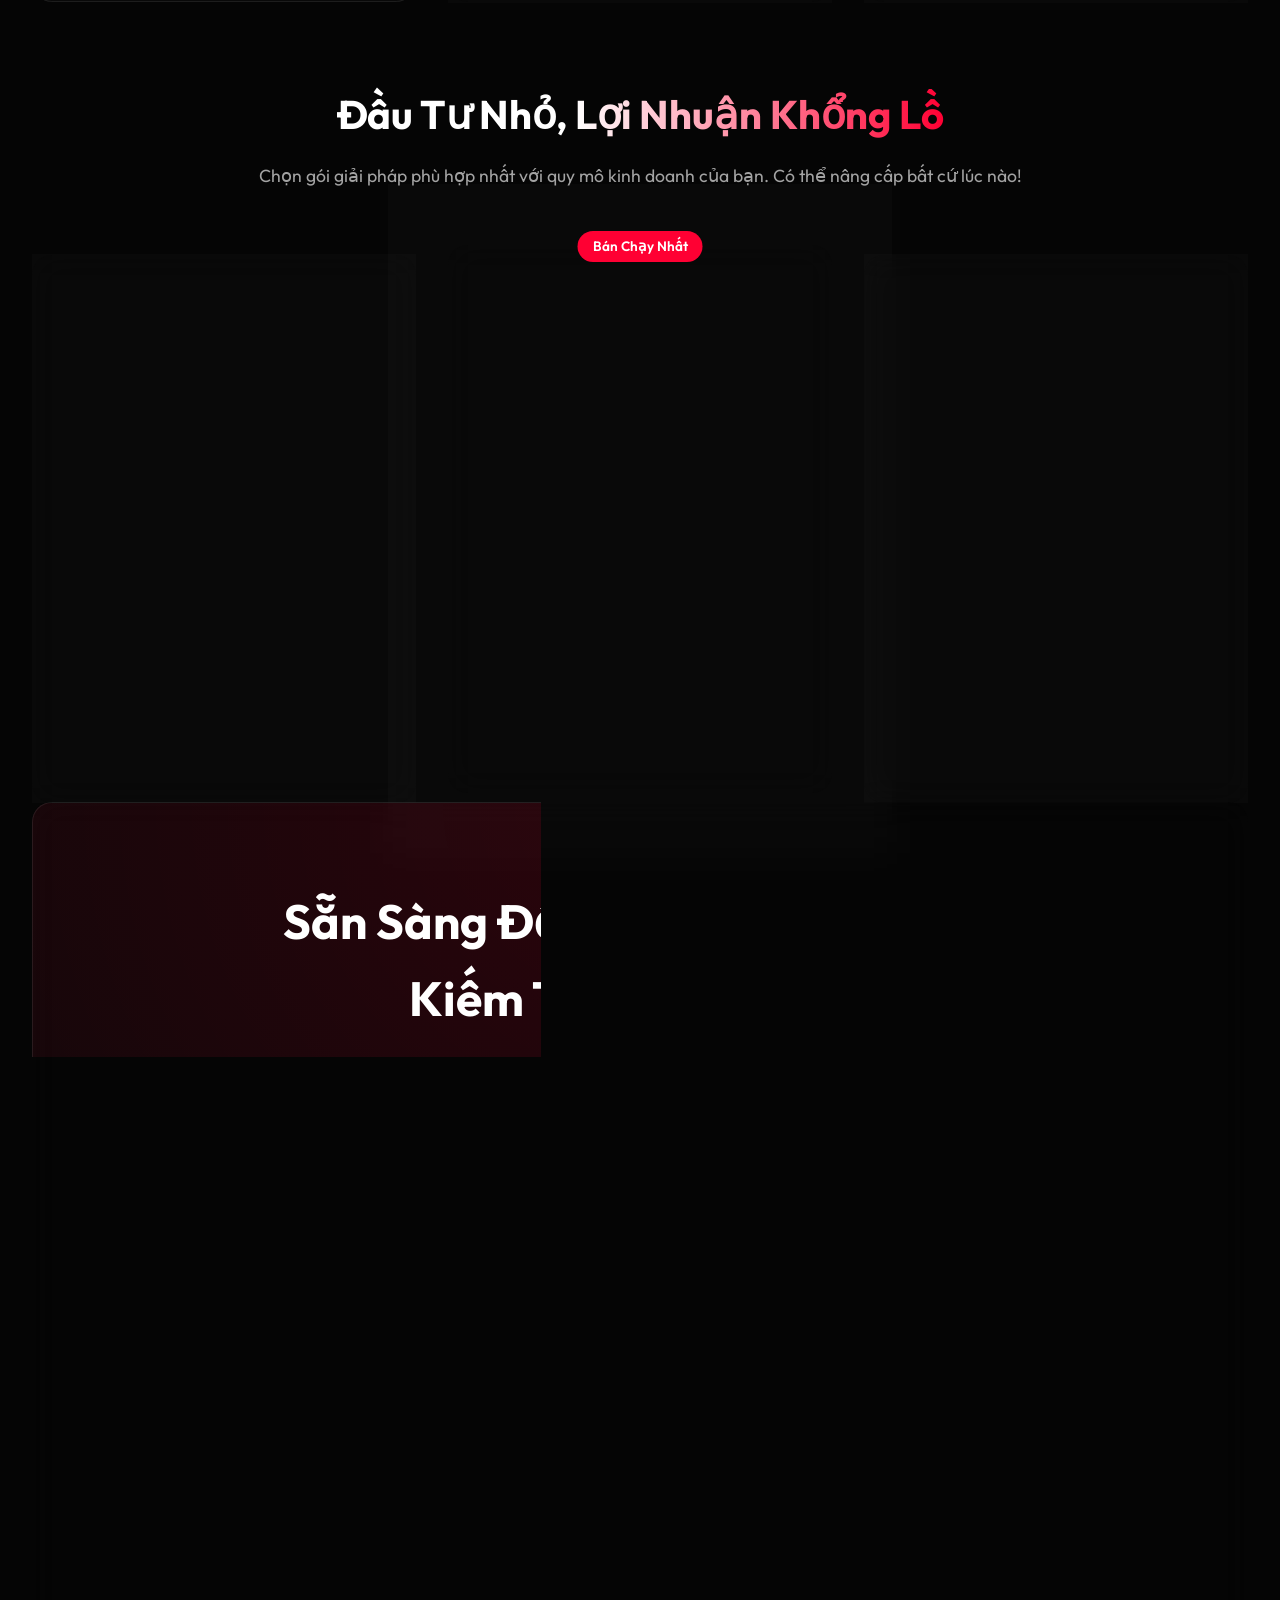
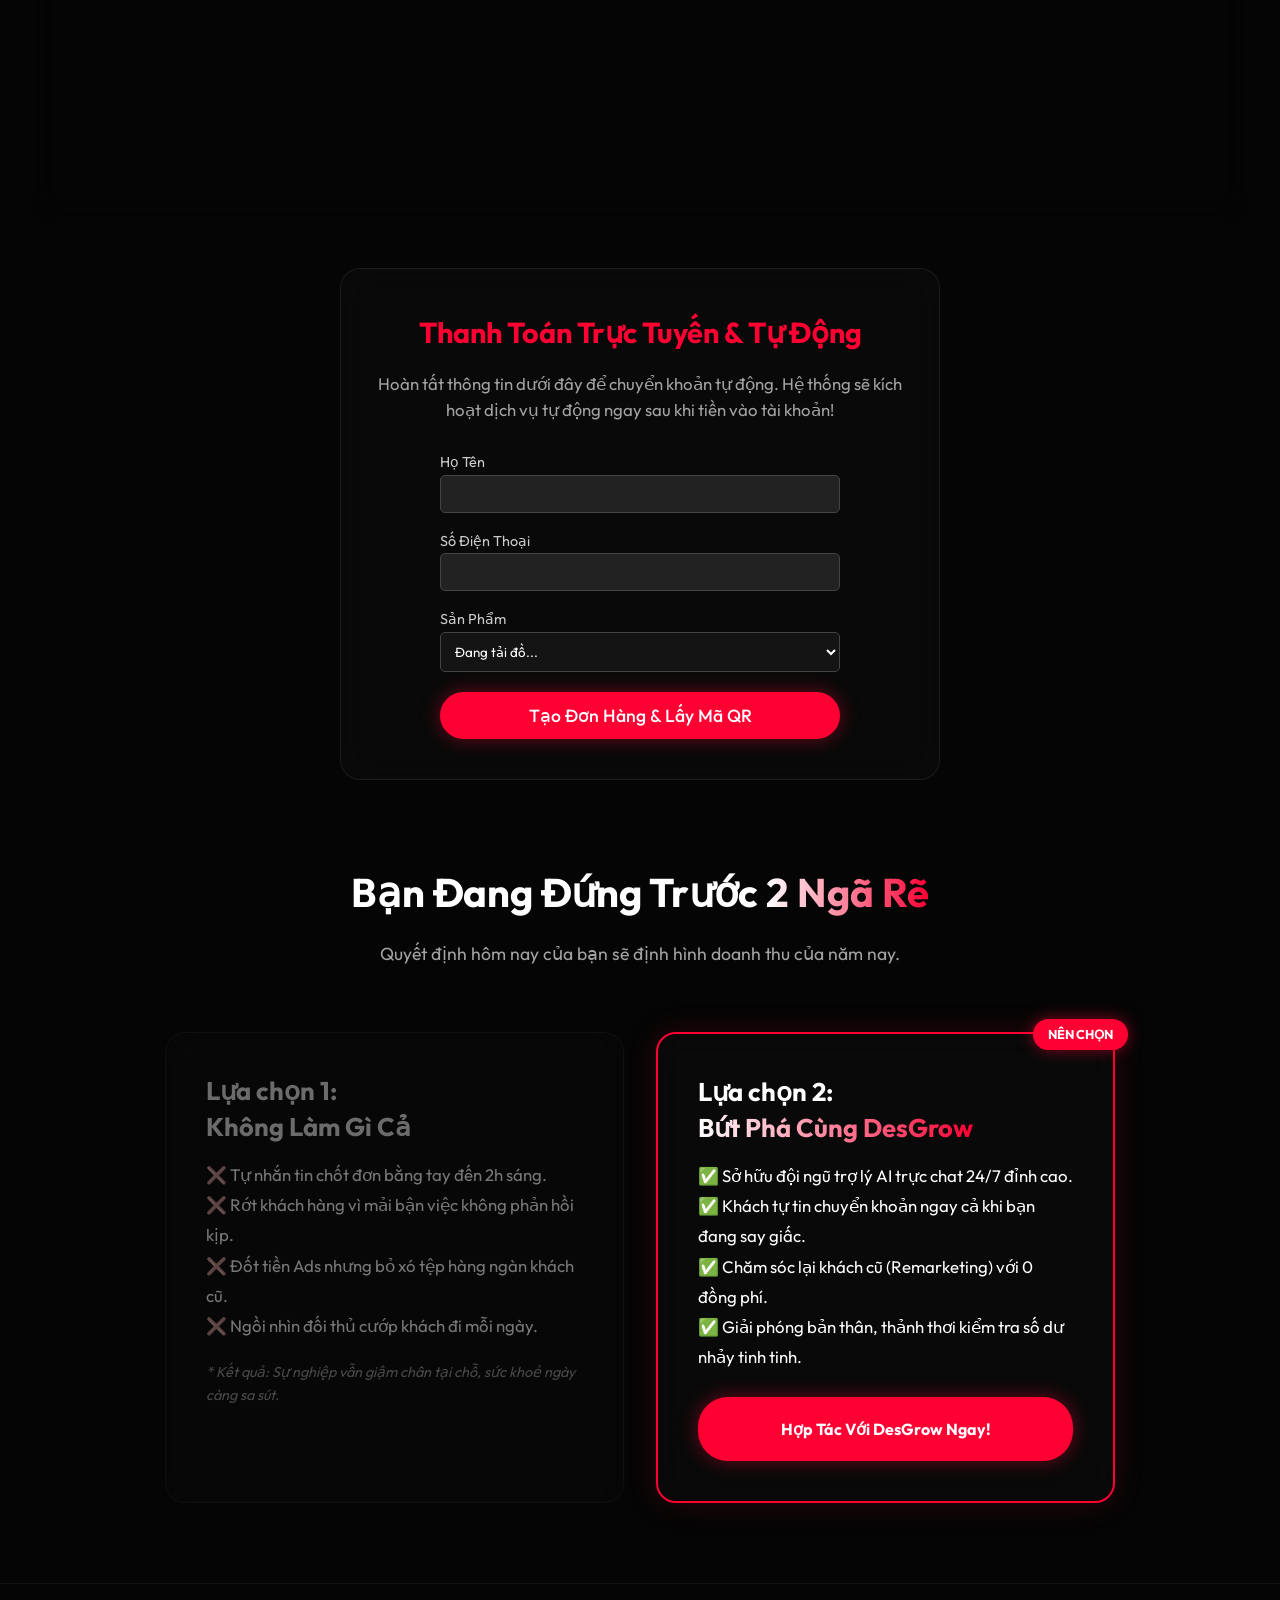
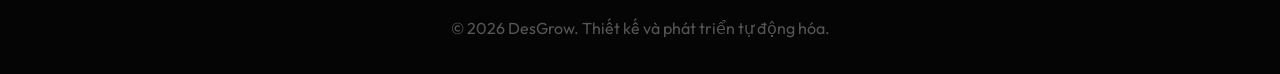
==== commit 64c3e9d5: "Add files via upload cập nhật admin" ====
--- a/index.html
+++ b/index.html
@@ -257,31 +257,43 @@
     <!-- Quick Payment Section -->
     <section class="container" id="quick-pay" style="margin-top: 3rem; margin-bottom: 3rem;">
         <div class="glass-panel" style="max-width: 600px; margin: 0 auto; text-align: center; padding: 2.5rem 2rem;">
-            <h2 style="color: var(--accent-color); margin-bottom: 15px; font-size: 1.8rem;">Luồng Thanh Toán Nhanh Cho Khách VIP</h2>
+            <h2 style="color: var(--accent-color); margin-bottom: 15px; font-size: 1.8rem;">Thanh Toán Trực Tuyến & Tự Động</h2>
             <p style="color: var(--text-muted); font-size: 1.05rem; margin-bottom: 25px;">
-                Bạn quá bận để điền form? Quét mã cọc ngay <strong>500.000đ</strong> dưới đây, sau đó gửi ảnh hoá đơn qua Zalo góc dưới bên phải, chuyên gia cấp cao sẽ chủ động gọi tên bạn ngay lập tức!
+                Hoàn tất thông tin dưới đây để chuyển khoản tự động. Hệ thống sẽ kích hoạt dịch vụ tự động ngay sau khi tiền vào tài khoản!
             </p>
             
-            <div class="qr-wrapper" style="box-shadow: 0 10px 30px rgba(255, 0, 51, 0.2);">
-                <img src="https://img.vietqr.io/image/970436-1027250003-compact2.png?amount=500000&addInfo=Coc%20giu%20cho&accountName=PHAM%20TRAN%20MINH%20TUYEN" alt="Mã QR Vietcombank" class="qr-img">
-            </div>
-
-            <div class="bank-info" style="text-align: left; background: rgba(255,255,255,0.05); padding: 15px; border-radius: 10px; margin: 20px auto; max-width: 400px; font-size: 0.95rem;">
-                <p style="margin-bottom: 8px;">🏦 Ngân hàng: <strong>Vietcombank</strong></p>
-                <p style="margin-bottom: 8px;">👤 Chủ tài khoản: <strong>PHAM TRAN MINH TUYEN</strong></p>
-                <p style="margin-bottom: 8px;">💳 Số tài khoản: <strong>1027250003</strong> 
-                   <span class="copy-btn" onclick="navigator.clipboard.writeText('1027250003'); alert('Đã copy số tài khoản!');">📋 Copy</span>
-                </p>
-                <p style="margin-bottom: 8px;">💰 Số tiền cọc: <strong style="color: var(--accent-color);">500.000đ</strong></p>
-                <p style="margin-bottom: 0;">📝 Nội dung: <strong>Coc giu cho</strong> 
-                   <span class="copy-btn" onclick="navigator.clipboard.writeText('Coc giu cho'); alert('Đã copy nội dung!');">📋 Copy</span>
-                </p>
+            <div id="checkout-form-container">
+                <form id="checkout-form" style="text-align: left; max-width: 400px; margin: 0 auto;">
+                    <div style="margin-bottom: 15px;">
+                        <label style="color: #ccc; font-size: 0.9rem;">Họ Tên</label>
+                        <input type="text" id="co-name" required style="width: 100%; padding: 10px; background: rgba(255,255,255,0.1); border: 1px solid #444; color: white; border-radius: 5px; box-sizing: border-box;">
+                    </div>
+                    <div style="margin-bottom: 15px;">
+                        <label style="color: #ccc; font-size: 0.9rem;">Số Điện Thoại</label>
+                        <input type="tel" id="co-phone" required style="width: 100%; padding: 10px; background: rgba(255,255,255,0.1); border: 1px solid #444; color: white; border-radius: 5px; box-sizing: border-box;">
+                    </div>
+                    <div style="margin-bottom: 20px;">
+                        <label style="color: #ccc; font-size: 0.9rem;">Sản Phẩm</label>
+                        <select id="co-product" required style="width: 100%; padding: 10px; background: rgba(20,20,20,1); border: 1px solid #444; color: white; border-radius: 5px; box-sizing: border-box;">
+                            <option value="">Đang tải đồ...</option>
+                        </select>
+                    </div>
+                    <button type="submit" class="btn btn-primary" style="width: 100%; font-size: 1.1rem; padding: 12px;">Tạo Đơn Hàng & Lấy Mã QR</button>
+                </form>
             </div>
             
-            <div style="margin-top: 20px;">
-                <a href="https://zalo.me/0396931005" target="_blank" class="btn btn-outline" style="width: 100%; max-width: 400px; border-color: #0084ff; color: #0084ff;">
-                    Gửi Bill Qua Zalo Ngay
-                </a>
+            <div id="checkout-qr-container" style="display: none;">
+                <div class="qr-wrapper" style="box-shadow: 0 10px 30px rgba(255, 0, 51, 0.2);">
+                    <img id="co-qr-img" src="" alt="Mã QR Vietcombank (SePay)" class="qr-img">
+                </div>
+                <div class="bank-info" style="text-align: left; background: rgba(255,255,255,0.05); padding: 15px; border-radius: 10px; margin: 20px auto; max-width: 400px; font-size: 0.95rem;">
+                    <p style="margin-bottom: 8px;">Mã đơn hàng: <strong id="co-des" style="color: white;"></strong></p>
+                    <p style="margin-bottom: 8px;">Số tiền: <strong id="co-amt" style="color: var(--accent-color);"></strong>đ</p>
+                </div>
+                <div id="payment-status">
+                     <p style="color: #ffcc00; margin-bottom: 15px;" id="payment-status-text">⏳ Đang chờ hệ thống quét giao dịch... (10s)</p>
+                     <button onclick="simulateSepayWebhook()" class="btn btn-outline" style="font-size: 0.8rem; padding: 5px 10px; border-color: #777; color: #ccc;">[Dành cho Demo] Mô Phỏng SePay Bắn Tiền</button>
+                </div>
             </div>
         </div>
     </section>
@@ -363,14 +375,14 @@
             <h3>Tham Gia Luồng Ưu Tiên!</h3>
             <p style="color: var(--text-main); font-size: 1.1rem; margin-bottom: 20px;">Vui lòng cọc trước <strong>500.000đ</strong> để hệ thống khóa Slot ngay lập tức và ưu tiên đội trưởng chuyên gia liên hệ hỗ trợ riêng cho bạn!</p>
             <div class="qr-wrapper">
-                <img src="https://img.vietqr.io/image/970436-1027250003-compact2.png?amount=500000&addInfo=Coc%20giu%20cho&accountName=PHAM%20TRAN%20MINH%20TUYEN" alt="Mã QR Vietcombank" class="qr-img">
+                <img src="https://qr.sepay.vn/img?acc=1027250003&bank=Vietcombank&amount=500000&des=Coc%20giu%20cho" alt="Mã QR Vietcombank (SePay)" class="qr-img">
             </div>
 
             <div class="bank-info" style="text-align: left; background: rgba(255,255,255,0.05); padding: 12px; border-radius: 10px; margin-bottom: 15px; font-size: 0.9rem;">
-                <p style="margin-bottom: 5px;">🏦 Ngân hàng: <strong>Vietcombank</strong></p>
-                <p style="margin-bottom: 5px;">👤 Chủ tài khoản: <strong>PHAM TRAN MINH TUYEN</strong></p>
-                <p style="margin-bottom: 5px;">💳 Số tài khoản: <strong>1027250003</strong> 
-                   <span class="copy-btn" onclick="navigator.clipboard.writeText('1027250003'); alert('Đã copy số tài khoản!');">📋 Copy</span>
+                <p style="margin-bottom: 5px;">🏦 Ngân hàng: <strong>TPBank</strong></p>
+                <p style="margin-bottom: 5px;">👤 Chủ tài khoản: <strong>NGUYEN VAN DIEN</strong></p>
+                <p style="margin-bottom: 5px;">💳 Số tài khoản: <strong>00005244297</strong> 
+                   <span class="copy-btn" onclick="navigator.clipboard.writeText('00005244297'); alert('Đã copy số tài khoản!');">📋 Copy</span>
                 </p>
                 <p style="margin-bottom: 5px;">💰 Số tiền cọc: <strong style="color: var(--accent-color);">500.000đ</strong></p>
                 <p style="margin-bottom: 0;">📝 Nội dung: <strong>Coc giu cho</strong> 
@@ -561,6 +573,87 @@
             if (e.key === 'Enter') sendMessage();
         });
 
+        // Xử lý luồng Checkout
+        let currentOrderId = null;
+        let pollInterval = null;
+
+        document.addEventListener('DOMContentLoaded', () => {
+            fetch('/api/products')
+                .then(r => r.json())
+                .then(products => {
+                    const select = document.getElementById('co-product');
+                    select.innerHTML = '<option value="">-- Chọn sản phẩm --</option>';
+                    products.forEach(p => {
+                        select.innerHTML += `<option value="${p.id}">${p.name} - ${Number(p.price).toLocaleString('vi-VN')}đ</option>`;
+                    });
+                }).catch(e => console.log('Chưa load được API:', e));
+        });
+
+        document.getElementById('checkout-form').addEventListener('submit', function(e) {
+            e.preventDefault();
+            const payload = {
+                name: document.getElementById('co-name').value,
+                phone: document.getElementById('co-phone').value,
+                product_id: document.getElementById('co-product').value
+            };
+            
+            fetch('/api/checkout', {
+                method: 'POST',
+                headers: { 'Content-Type': 'application/json' },
+                body: JSON.stringify(payload)
+            }).then(r => r.json()).then(data => {
+                if(data.order_id) {
+                    currentOrderId = data.order_id;
+                    document.getElementById('checkout-form-container').style.display = 'none';
+                    document.getElementById('checkout-qr-container').style.display = 'block';
+                    
+                    const bank = "TPBank";
+                    const account = "00005244297";
+                    
+                    document.getElementById('co-des').innerText = data.description;
+                    document.getElementById('co-amt').innerText = Number(data.amount).toLocaleString('vi-VN');
+                    document.getElementById('co-qr-img').src = `https://qr.sepay.vn/img?acc=${account}&bank=${bank}&amount=${data.amount}&des=${data.description}`;
+                    
+                    // Start polling
+                    pollInterval = setInterval(checkOrderStatus, 3000);
+                } else {
+                    alert('Lỗi tạo đơn hàng!');
+                }
+            });
+        });
+
+        function checkOrderStatus() {
+            if(!currentOrderId) return;
+            fetch('/api/order-status/' + currentOrderId)
+                .then(r => r.json())
+                .then(data => {
+                    if(data.status === 'success') {
+                        clearInterval(pollInterval);
+                        document.getElementById('payment-status').innerHTML = `
+                            <h3 style="color: #28a745; font-size: 1.5rem; margin-bottom:10px;">🎉 Thanh Toán Thành Công!</h3>
+                            <p style="color: white;">Cảm ơn bạn, hệ thống đã nhận được tiền. Đội ngũ DesGrow sẽ liên hệ bạn ngay lập tức!</p>
+                        `;
+                    }
+                });
+        }
+
+        // Dành cho phương án 2: Mô phỏng test
+        function simulateSepayWebhook() {
+            if(!currentOrderId) return;
+            const content = `NAP TIEN DH${currentOrderId} TEST`;
+            fetch('/api/sepay-webhook', {
+                method: 'POST',
+                headers: { 'Content-Type': 'application/json' },
+                body: JSON.stringify({ content: content })
+            }).then(r => r.json()).then(data => {
+                if(data.success) {
+                    // checkOrderStatus will automatically pick up the change
+                } else {
+                    alert('Fake Webhook failed');
+                }
+            });
+        }
+
         // Tự động mở Chatbot sau 1.5 giây
         setTimeout(() => {
             chatbotWindow.style.display = 'flex';
--- a/style.css
+++ b/style.css
@@ -754,3 +754,169 @@
 .highlight-path:hover {
   box-shadow: 0 10px 40px rgba(255, 0, 51, 0.3);
 }
+
+/* --- Chatbot Styles --- */
+.chatbot-widget {
+  position: fixed;
+  bottom: 105px; /* Vị trí đè lên nút Messenger cũ */
+  right: 30px;
+  z-index: 9999;
+  font-family: 'Outfit', sans-serif;
+}
+.chatbot-icon {
+  width: 60px;
+  height: 60px;
+  background: var(--accent-color);
+  border-radius: 50%;
+  display: flex;
+  align-items: center;
+  justify-content: center;
+  cursor: pointer;
+  box-shadow: 0 4px 20px rgba(255, 0, 51, 0.4);
+  transition: transform 0.3s;
+}
+.chatbot-icon:hover {
+  transform: scale(1.1);
+}
+.chatbot-icon svg {
+  fill: white;
+  width: 30px;
+  height: 30px;
+}
+.chatbot-window {
+  display: none;
+  position: absolute;
+  bottom: 80px;
+  right: 0;
+  width: 350px;
+  background: rgba(10, 10, 10, 0.95);
+  border: 1px solid rgba(255, 0, 51, 0.3);
+  border-radius: 15px;
+  box-shadow: 0 10px 40px rgba(0, 0, 0, 0.5);
+  overflow: hidden;
+  backdrop-filter: blur(10px);
+  flex-direction: column;
+}
+.chatbot-header {
+  background: var(--accent-color);
+  color: white;
+  padding: 15px;
+  font-weight: 600;
+  display: flex;
+  justify-content: space-between;
+  align-items: center;
+}
+.chatbot-close {
+  cursor: pointer;
+  font-weight: bold;
+  font-size: 1.2rem;
+}
+.chatbot-body {
+  padding: 15px;
+  height: 380px;
+  overflow-y: auto;
+  display: flex;
+  flex-direction: column;
+  gap: 10px;
+}
+.chatbot-body::-webkit-scrollbar { width: 5px; }
+.chatbot-body::-webkit-scrollbar-thumb { background: rgba(255, 0, 51, 0.5); border-radius: 5px; }
+
+.chat-msg {
+  max-width: 85%;
+  padding: 10px 15px;
+  border-radius: 15px;
+  font-size: 0.9rem;
+  line-height: 1.4;
+  animation: fadeIn 0.3s ease;
+}
+.chat-bot {
+  background: rgba(255, 255, 255, 0.1);
+  color: white;
+  align-self: flex-start;
+  border-bottom-left-radius: 2px;
+}
+.chat-user {
+  background: var(--accent-color);
+  color: white;
+  align-self: flex-end;
+  border-bottom-right-radius: 2px;
+}
+.chat-options {
+  display: flex;
+  flex-direction: column;
+  gap: 8px;
+  margin-top: 5px;
+  animation: fadeIn 0.5s ease;
+}
+.chat-btn {
+  background: transparent;
+  border: 1px solid var(--accent-color);
+  color: #fff;
+  padding: 10px 12px;
+  border-radius: 10px;
+  cursor: pointer;
+  font-size: 0.85rem;
+  transition: all 0.2s;
+  text-align: left;
+}
+.chat-btn:hover {
+  background: var(--accent-color);
+  color: white;
+}
+.chat-link {
+  display: inline-block;
+  margin-top: 8px;
+  color: #fff;
+  background: linear-gradient(90deg, #ff0033 0%, #ff335c 100%);
+  padding: 8px 15px;
+  border-radius: 5px;
+  text-decoration: none;
+  font-size: 0.85rem;
+  font-weight: bold;
+  text-align: center;
+}
+.chatbot-input-area {
+  display: flex;
+  padding: 12px 15px;
+  border-top: 1px solid rgba(255, 0, 51, 0.3);
+  background: rgba(10, 10, 10, 0.95);
+  align-items: center;
+}
+#chat-input {
+  flex: 1;
+  background: transparent;
+  border: none;
+  color: white;
+  font-family: 'Outfit', sans-serif;
+  font-size: 0.95rem;
+  outline: none;
+}
+#chat-input::placeholder {
+  color: rgba(255,255,255,0.4);
+}
+#chat-send-btn {
+  background: transparent;
+  border: none;
+  color: var(--accent-color);
+  font-size: 1.5rem;
+  cursor: pointer;
+  margin-left: 10px;
+  transition: transform 0.2s;
+  display: flex;
+  align-items: center;
+  justify-content: center;
+}
+#chat-send-btn:hover {
+  transform: scale(1.2);
+}
+@keyframes fadeIn {
+  from { opacity: 0; transform: translateY(5px); }
+  to { opacity: 1; transform: translateY(0); }
+}
+@media (max-width: 600px) {
+  .chatbot-widget { right: 15px; bottom: 75px; }
+  .chatbot-icon { width: 45px; height: 45px; }
+  .chatbot-icon svg { width: 22px; height: 22px; }
+  .chatbot-window { width: 300px; bottom: 60px; right: 0; }
+}
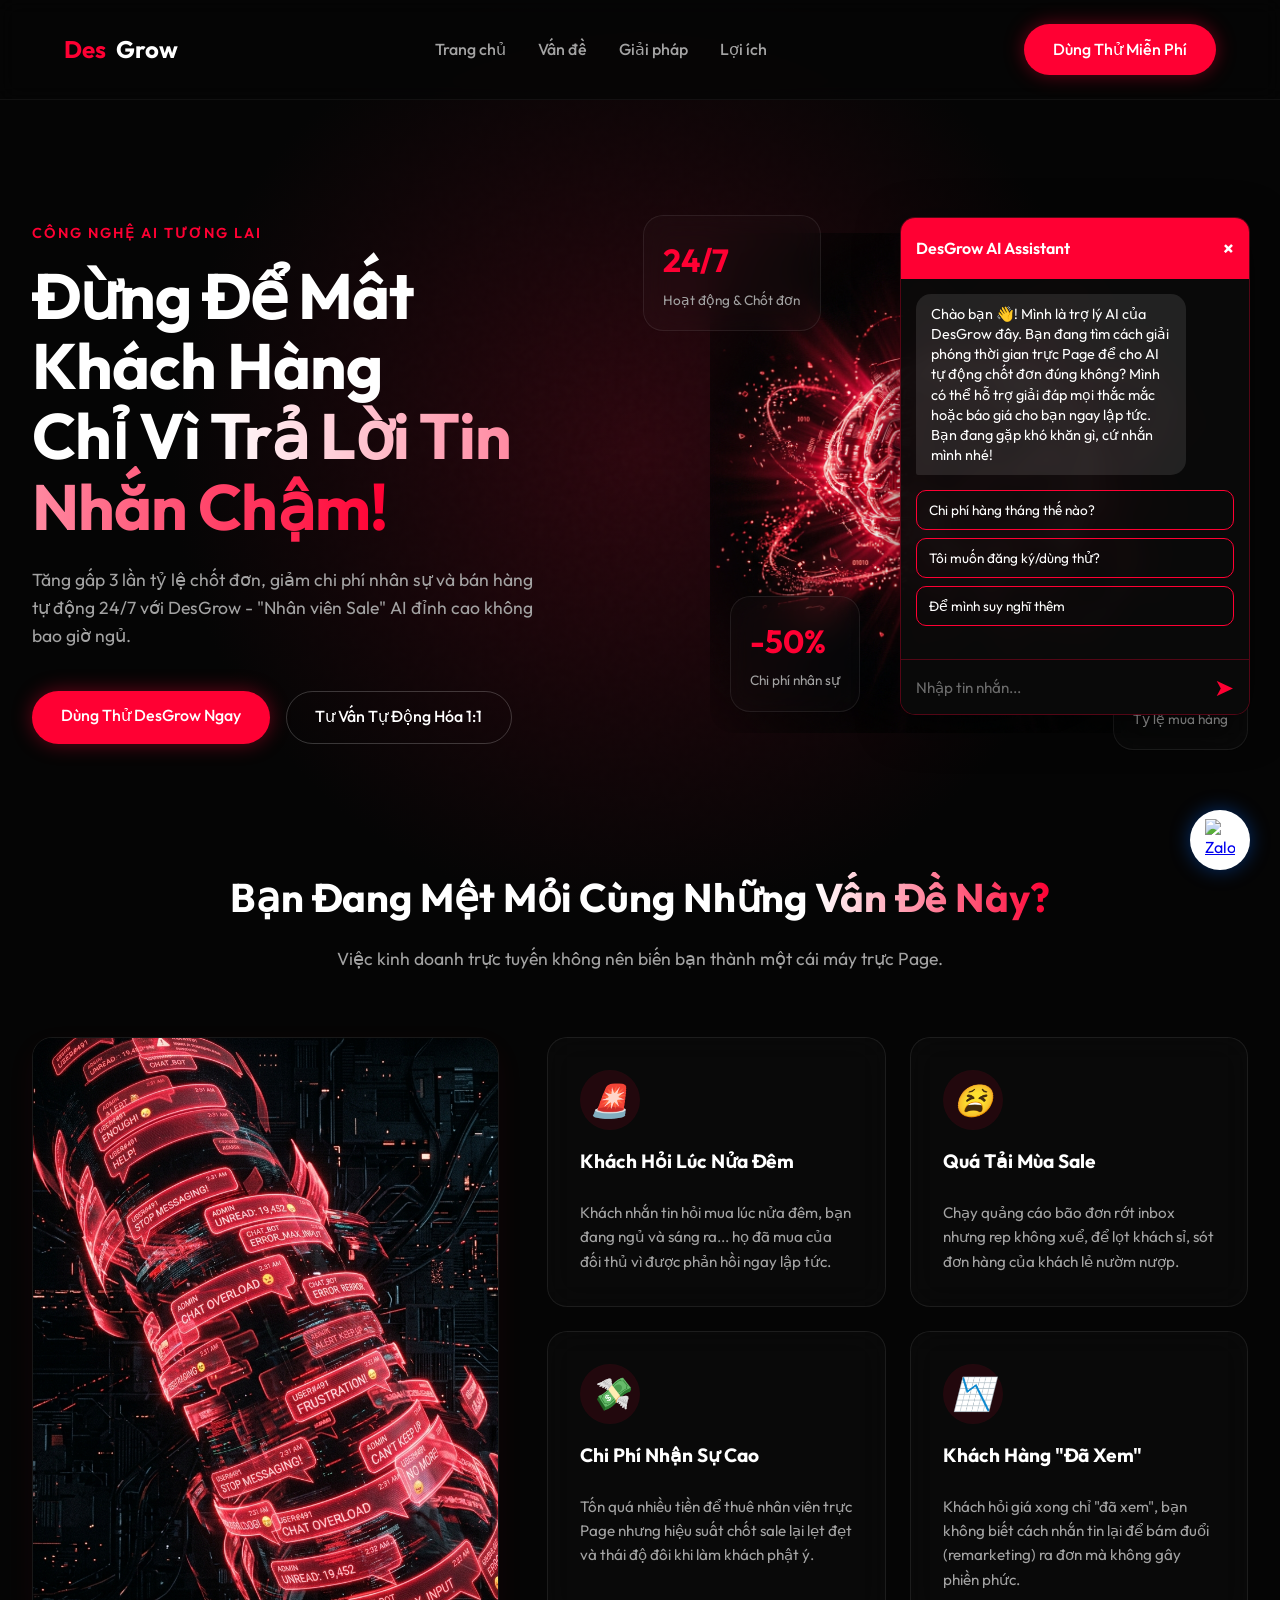
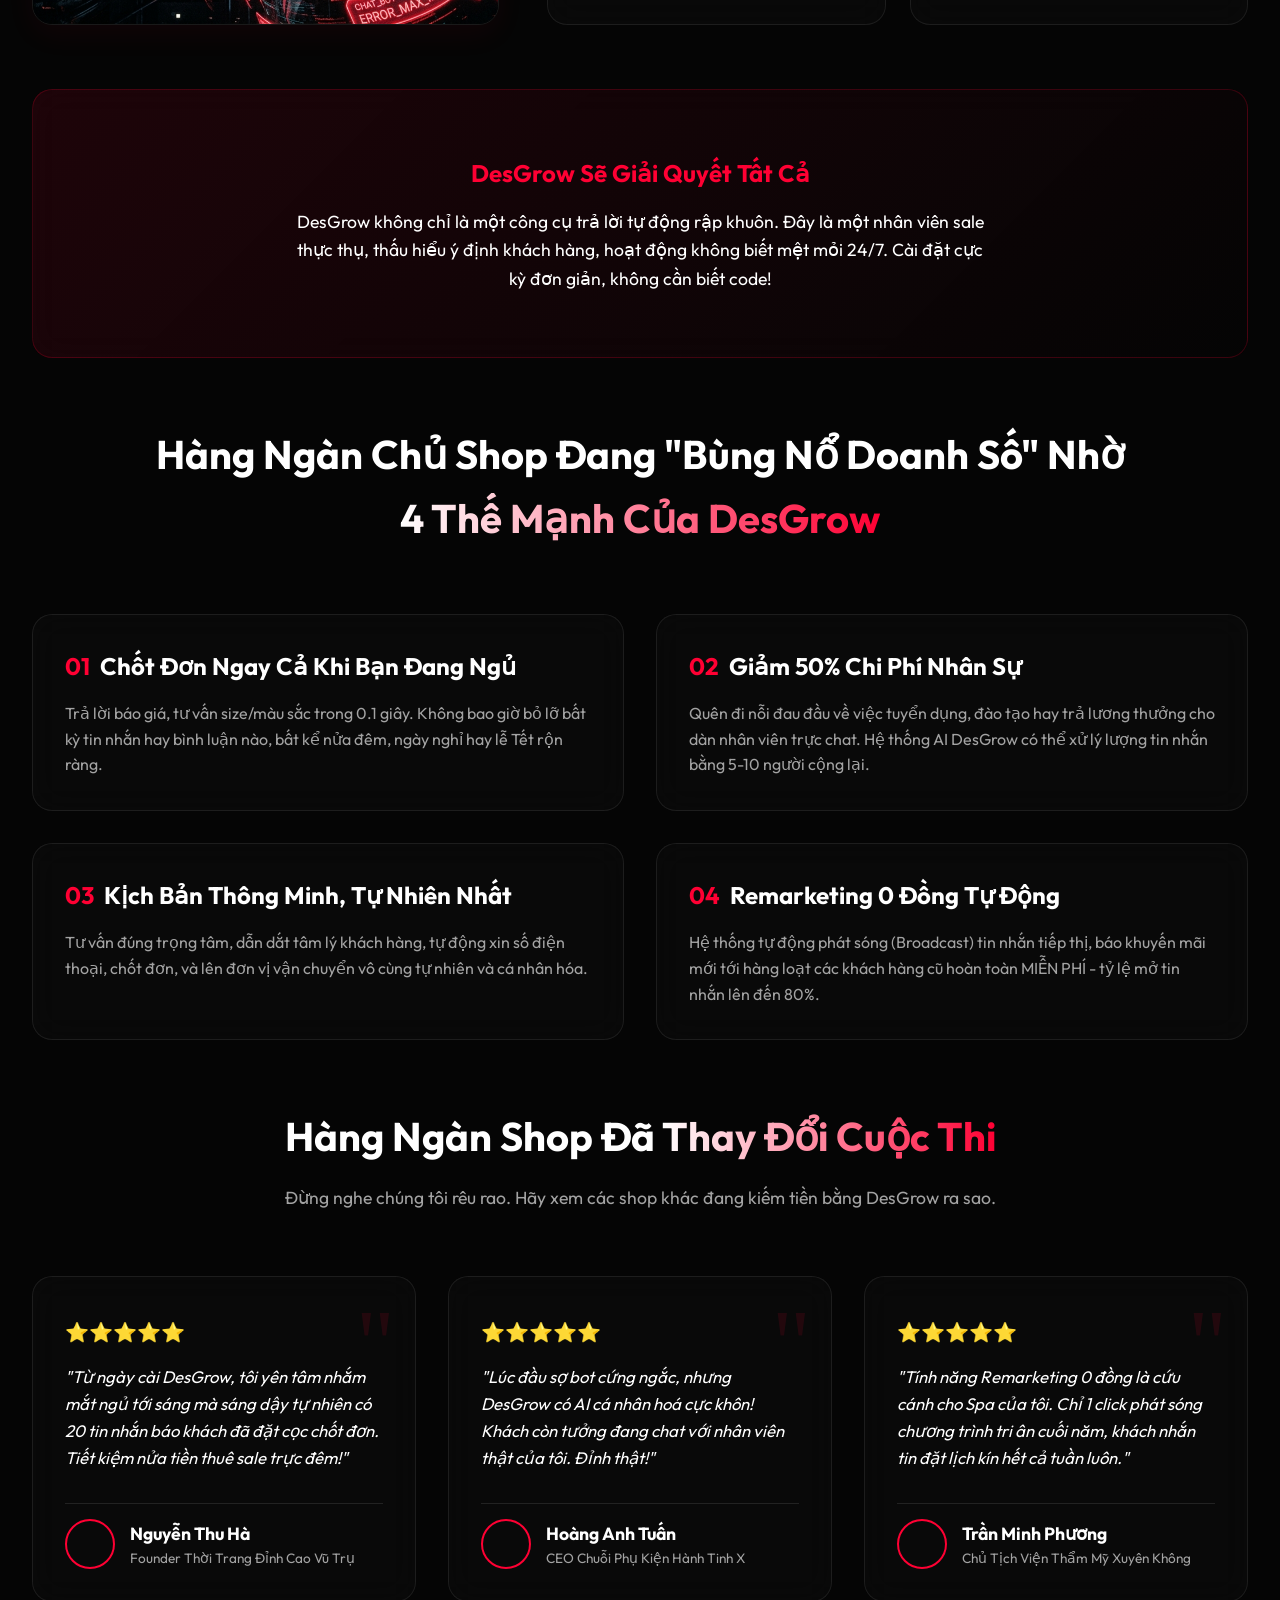
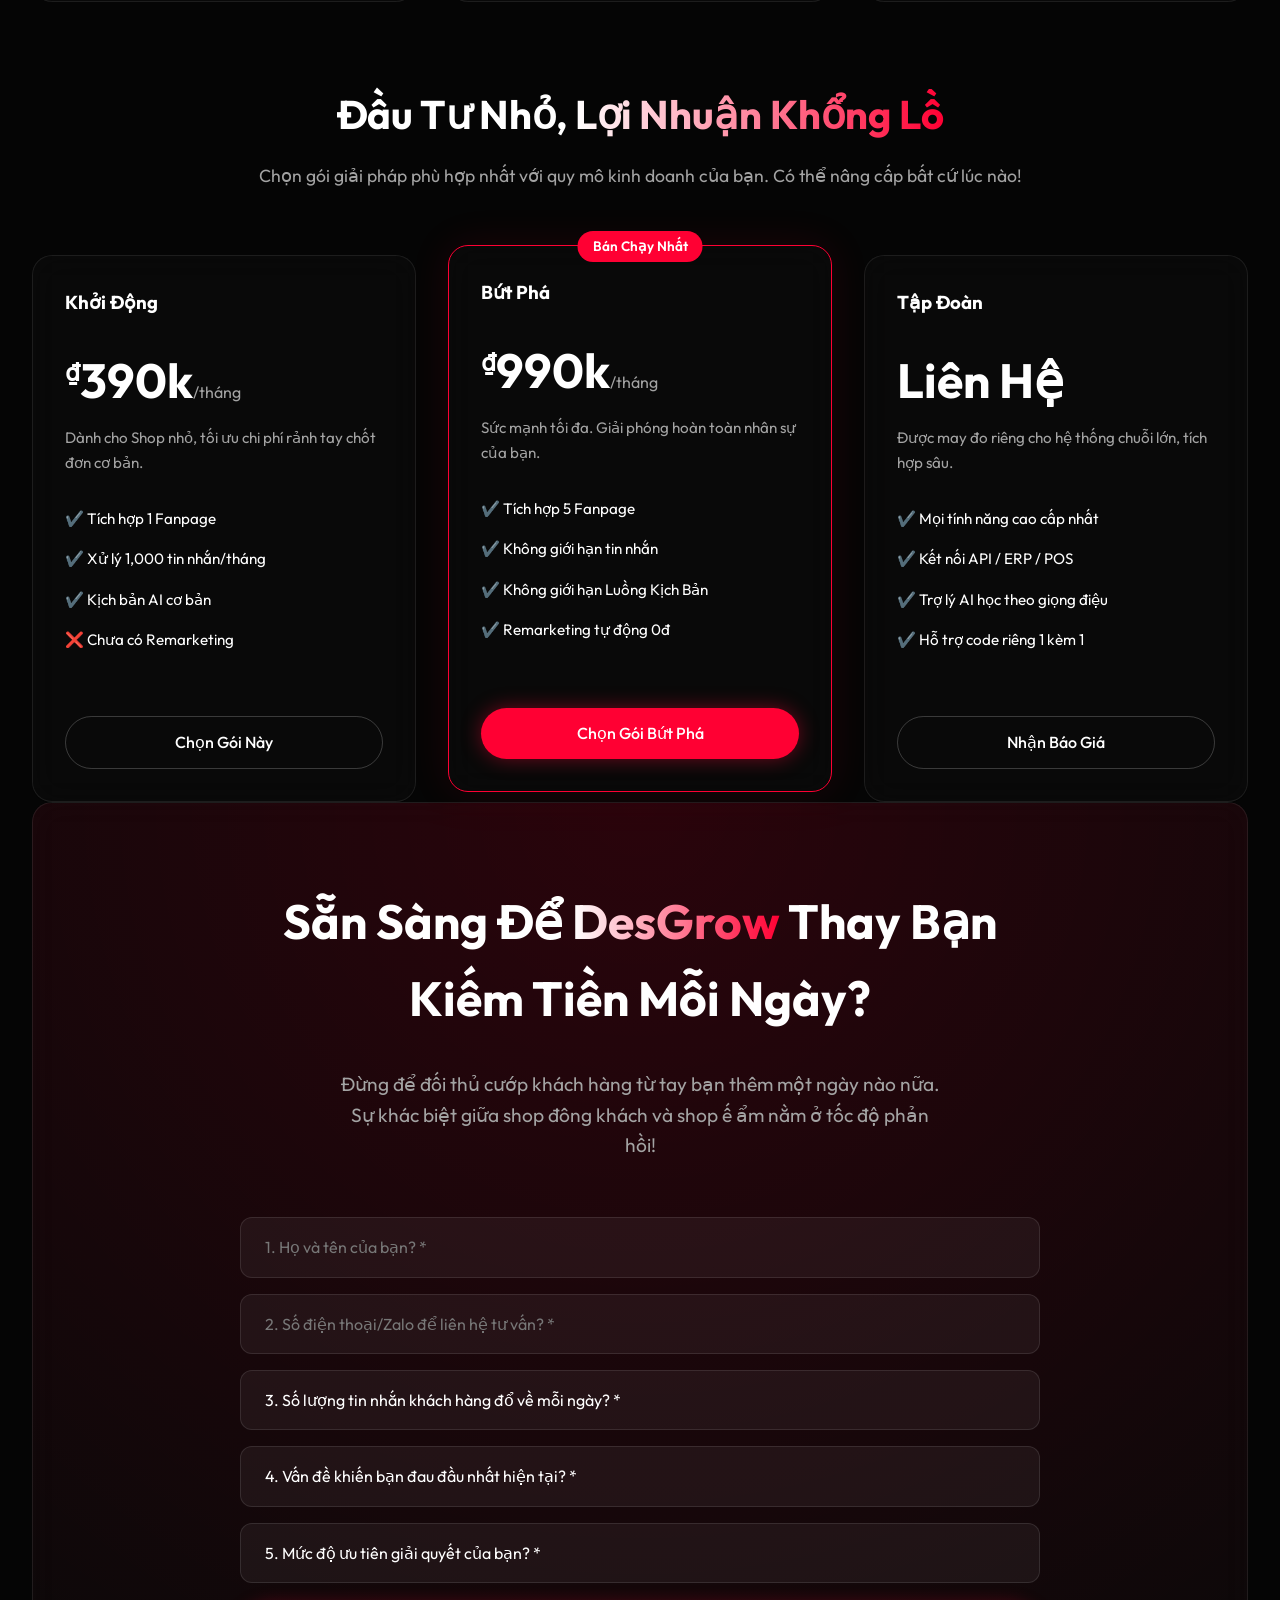
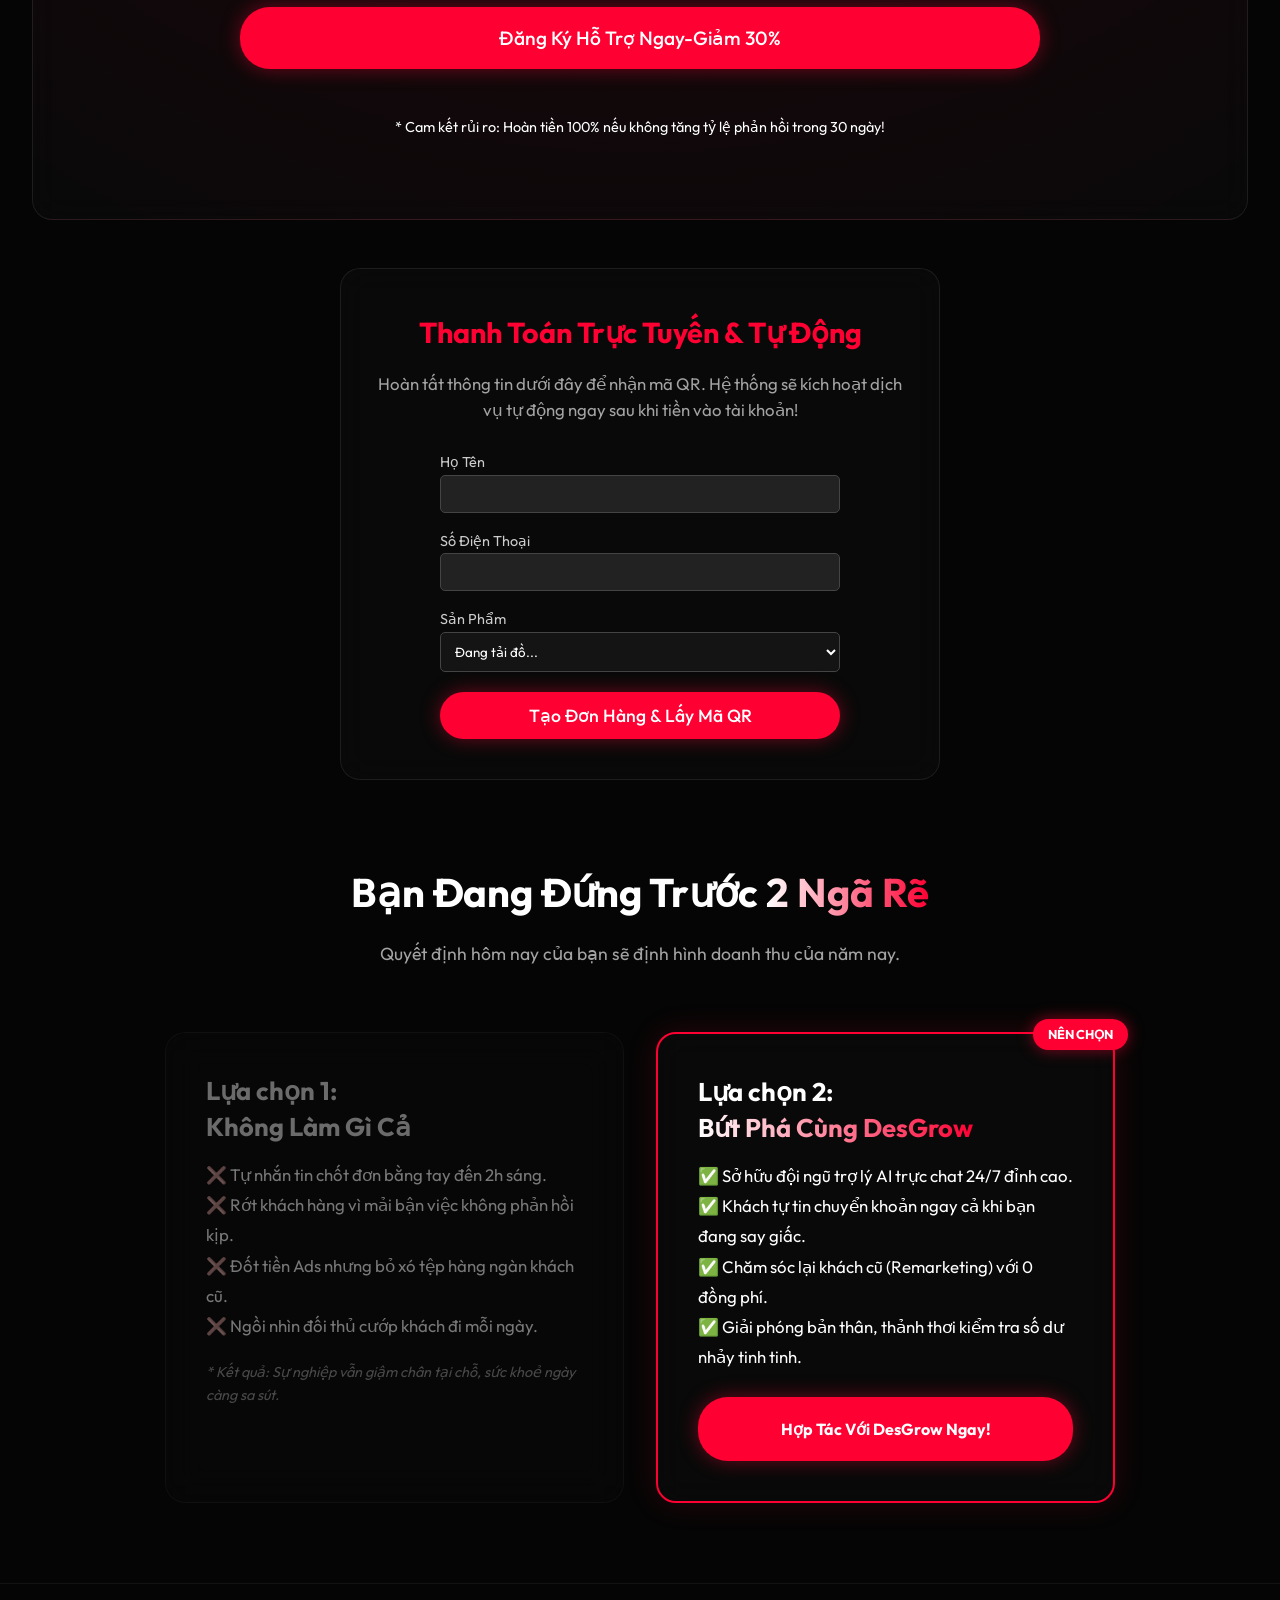
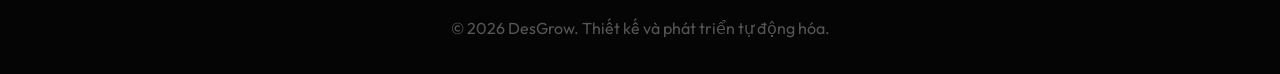
==== commit 849475fe: "Add files via upload" ====
--- a/index.html
+++ b/index.html
@@ -254,12 +254,14 @@
         </div>
     </section>
 
+
+
     <!-- Quick Payment Section -->
     <section class="container" id="quick-pay" style="margin-top: 3rem; margin-bottom: 3rem;">
         <div class="glass-panel" style="max-width: 600px; margin: 0 auto; text-align: center; padding: 2.5rem 2rem;">
             <h2 style="color: var(--accent-color); margin-bottom: 15px; font-size: 1.8rem;">Thanh Toán Trực Tuyến & Tự Động</h2>
             <p style="color: var(--text-muted); font-size: 1.05rem; margin-bottom: 25px;">
-                Hoàn tất thông tin dưới đây để chuyển khoản tự động. Hệ thống sẽ kích hoạt dịch vụ tự động ngay sau khi tiền vào tài khoản!
+                Hoàn tất thông tin dưới đây để nhận mã QR. Hệ thống sẽ kích hoạt dịch vụ tự động ngay sau khi tiền vào tài khoản!
             </p>
             
             <div id="checkout-form-container">
@@ -278,22 +280,8 @@
                             <option value="">Đang tải đồ...</option>
                         </select>
                     </div>
-                    <button type="submit" class="btn btn-primary" style="width: 100%; font-size: 1.1rem; padding: 12px;">Tạo Đơn Hàng & Lấy Mã QR</button>
+                    <button type="submit" id="co-submit-btn" class="btn btn-primary" style="width: 100%; font-size: 1.1rem; padding: 12px;">Tạo Đơn Hàng & Lấy Mã QR</button>
                 </form>
-            </div>
-            
-            <div id="checkout-qr-container" style="display: none;">
-                <div class="qr-wrapper" style="box-shadow: 0 10px 30px rgba(255, 0, 51, 0.2);">
-                    <img id="co-qr-img" src="" alt="Mã QR Vietcombank (SePay)" class="qr-img">
-                </div>
-                <div class="bank-info" style="text-align: left; background: rgba(255,255,255,0.05); padding: 15px; border-radius: 10px; margin: 20px auto; max-width: 400px; font-size: 0.95rem;">
-                    <p style="margin-bottom: 8px;">Mã đơn hàng: <strong id="co-des" style="color: white;"></strong></p>
-                    <p style="margin-bottom: 8px;">Số tiền: <strong id="co-amt" style="color: var(--accent-color);"></strong>đ</p>
-                </div>
-                <div id="payment-status">
-                     <p style="color: #ffcc00; margin-bottom: 15px;" id="payment-status-text">⏳ Đang chờ hệ thống quét giao dịch... (10s)</p>
-                     <button onclick="simulateSepayWebhook()" class="btn btn-outline" style="font-size: 0.8rem; padding: 5px 10px; border-color: #777; color: #ccc;">[Dành cho Demo] Mô Phỏng SePay Bắn Tiền</button>
-                </div>
             </div>
         </div>
     </section>
@@ -573,10 +561,9 @@
             if (e.key === 'Enter') sendMessage();
         });
 
-        // Xử lý luồng Checkout
-        let currentOrderId = null;
-        let pollInterval = null;
-
+
+
+        // Phục hồi Checkout logic để gửi API rồi chuyển hướng sang trang thanh toán
         document.addEventListener('DOMContentLoaded', () => {
             fetch('/api/products')
                 .then(r => r.json())
@@ -597,45 +584,28 @@
                 product_id: document.getElementById('co-product').value
             };
             
+            const btn = document.getElementById('co-submit-btn');
+            btn.innerText = "Đang xử lý...";
+            btn.disabled = true;
+
             fetch('/api/checkout', {
                 method: 'POST',
                 headers: { 'Content-Type': 'application/json' },
                 body: JSON.stringify(payload)
             }).then(r => r.json()).then(data => {
                 if(data.order_id) {
-                    currentOrderId = data.order_id;
-                    document.getElementById('checkout-form-container').style.display = 'none';
-                    document.getElementById('checkout-qr-container').style.display = 'block';
-                    
-                    const bank = "TPBank";
-                    const account = "00005244297";
-                    
-                    document.getElementById('co-des').innerText = data.description;
-                    document.getElementById('co-amt').innerText = Number(data.amount).toLocaleString('vi-VN');
-                    document.getElementById('co-qr-img').src = `https://qr.sepay.vn/img?acc=${account}&bank=${bank}&amount=${data.amount}&des=${data.description}`;
-                    
-                    // Start polling
-                    pollInterval = setInterval(checkOrderStatus, 3000);
+                    window.location.href = `/thanhtoan?order_id=${data.order_id}&amount=${data.amount}&des=${data.description}`;
                 } else {
                     alert('Lỗi tạo đơn hàng!');
+                    btn.innerText = "Tạo Đơn Hàng & Lấy Mã QR";
+                    btn.disabled = false;
                 }
+            }).catch(e => {
+                alert("Lỗi kết nối");
+                btn.innerText = "Tạo Đơn Hàng & Lấy Mã QR";
+                btn.disabled = false;
             });
         });
-
-        function checkOrderStatus() {
-            if(!currentOrderId) return;
-            fetch('/api/order-status/' + currentOrderId)
-                .then(r => r.json())
-                .then(data => {
-                    if(data.status === 'success') {
-                        clearInterval(pollInterval);
-                        document.getElementById('payment-status').innerHTML = `
-                            <h3 style="color: #28a745; font-size: 1.5rem; margin-bottom:10px;">🎉 Thanh Toán Thành Công!</h3>
-                            <p style="color: white;">Cảm ơn bạn, hệ thống đã nhận được tiền. Đội ngũ DesGrow sẽ liên hệ bạn ngay lập tức!</p>
-                        `;
-                    }
-                });
-        }
 
         // Dành cho phương án 2: Mô phỏng test
         function simulateSepayWebhook() {
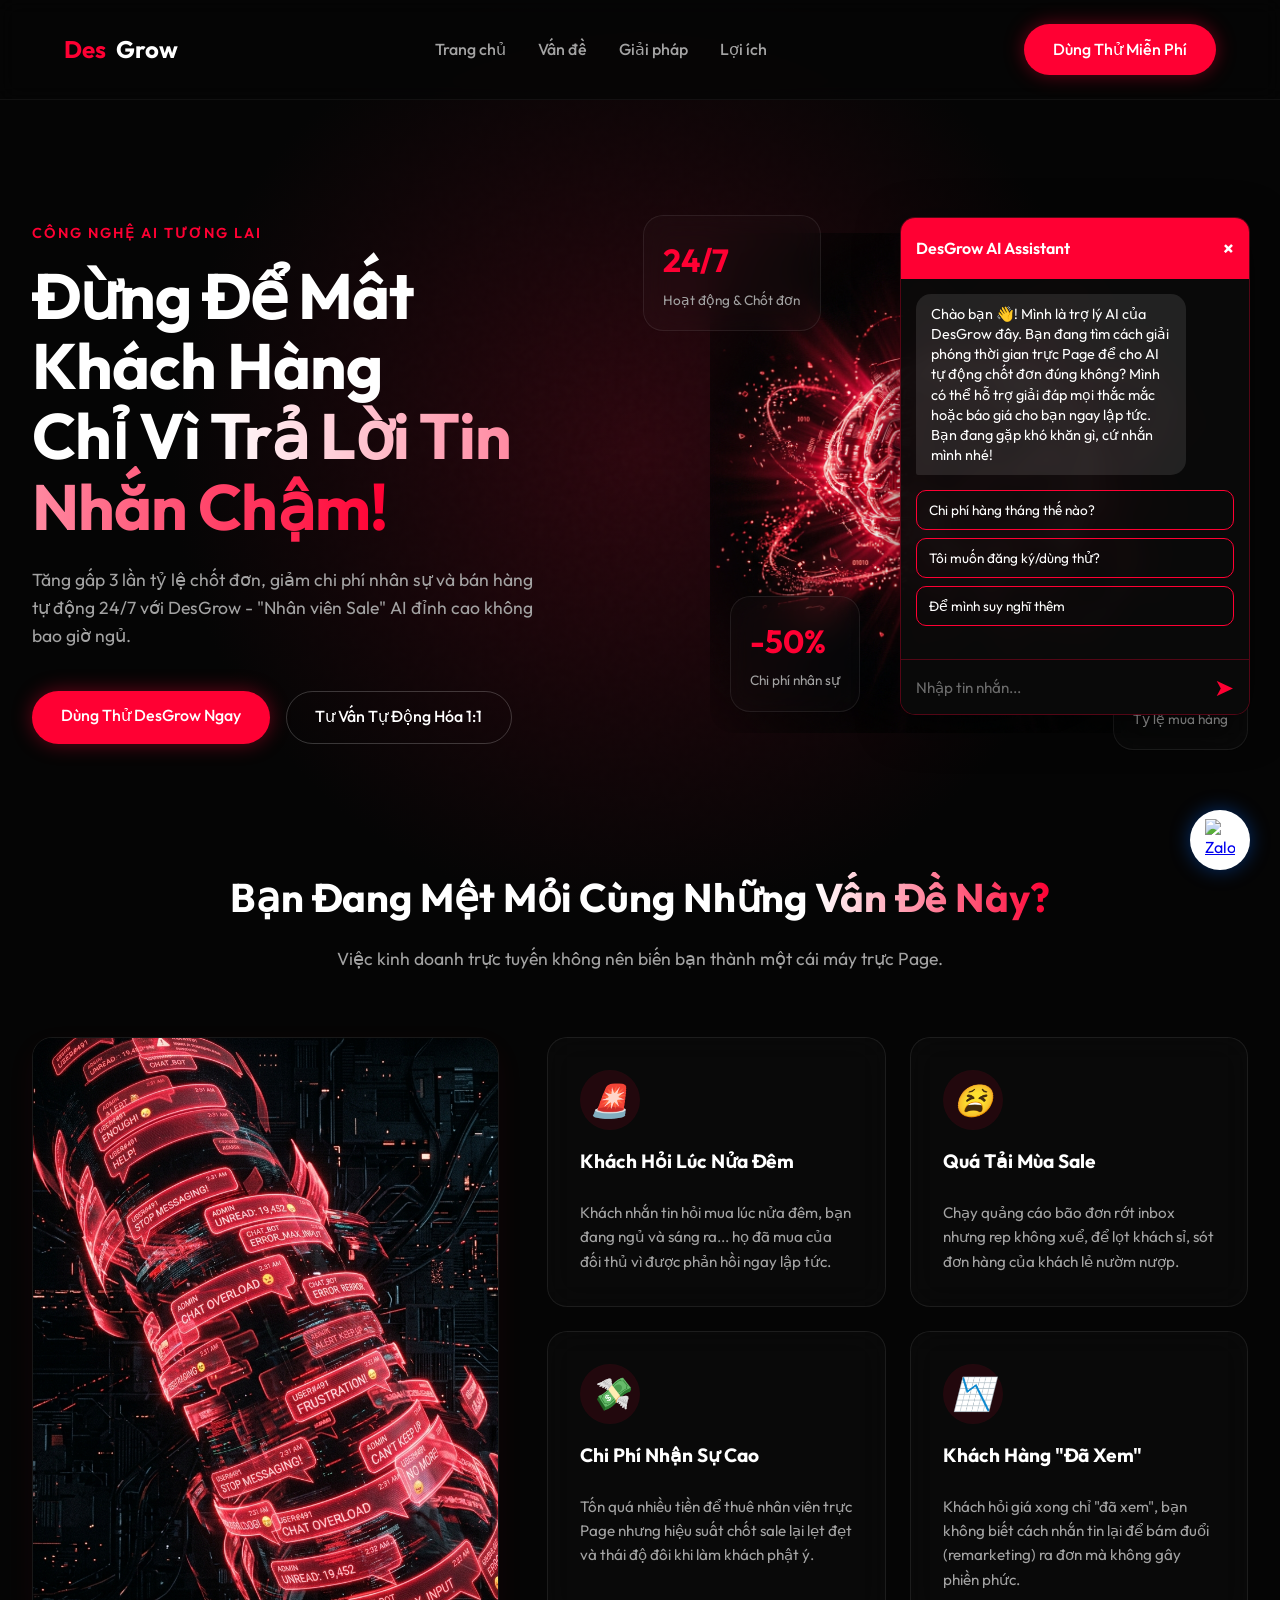
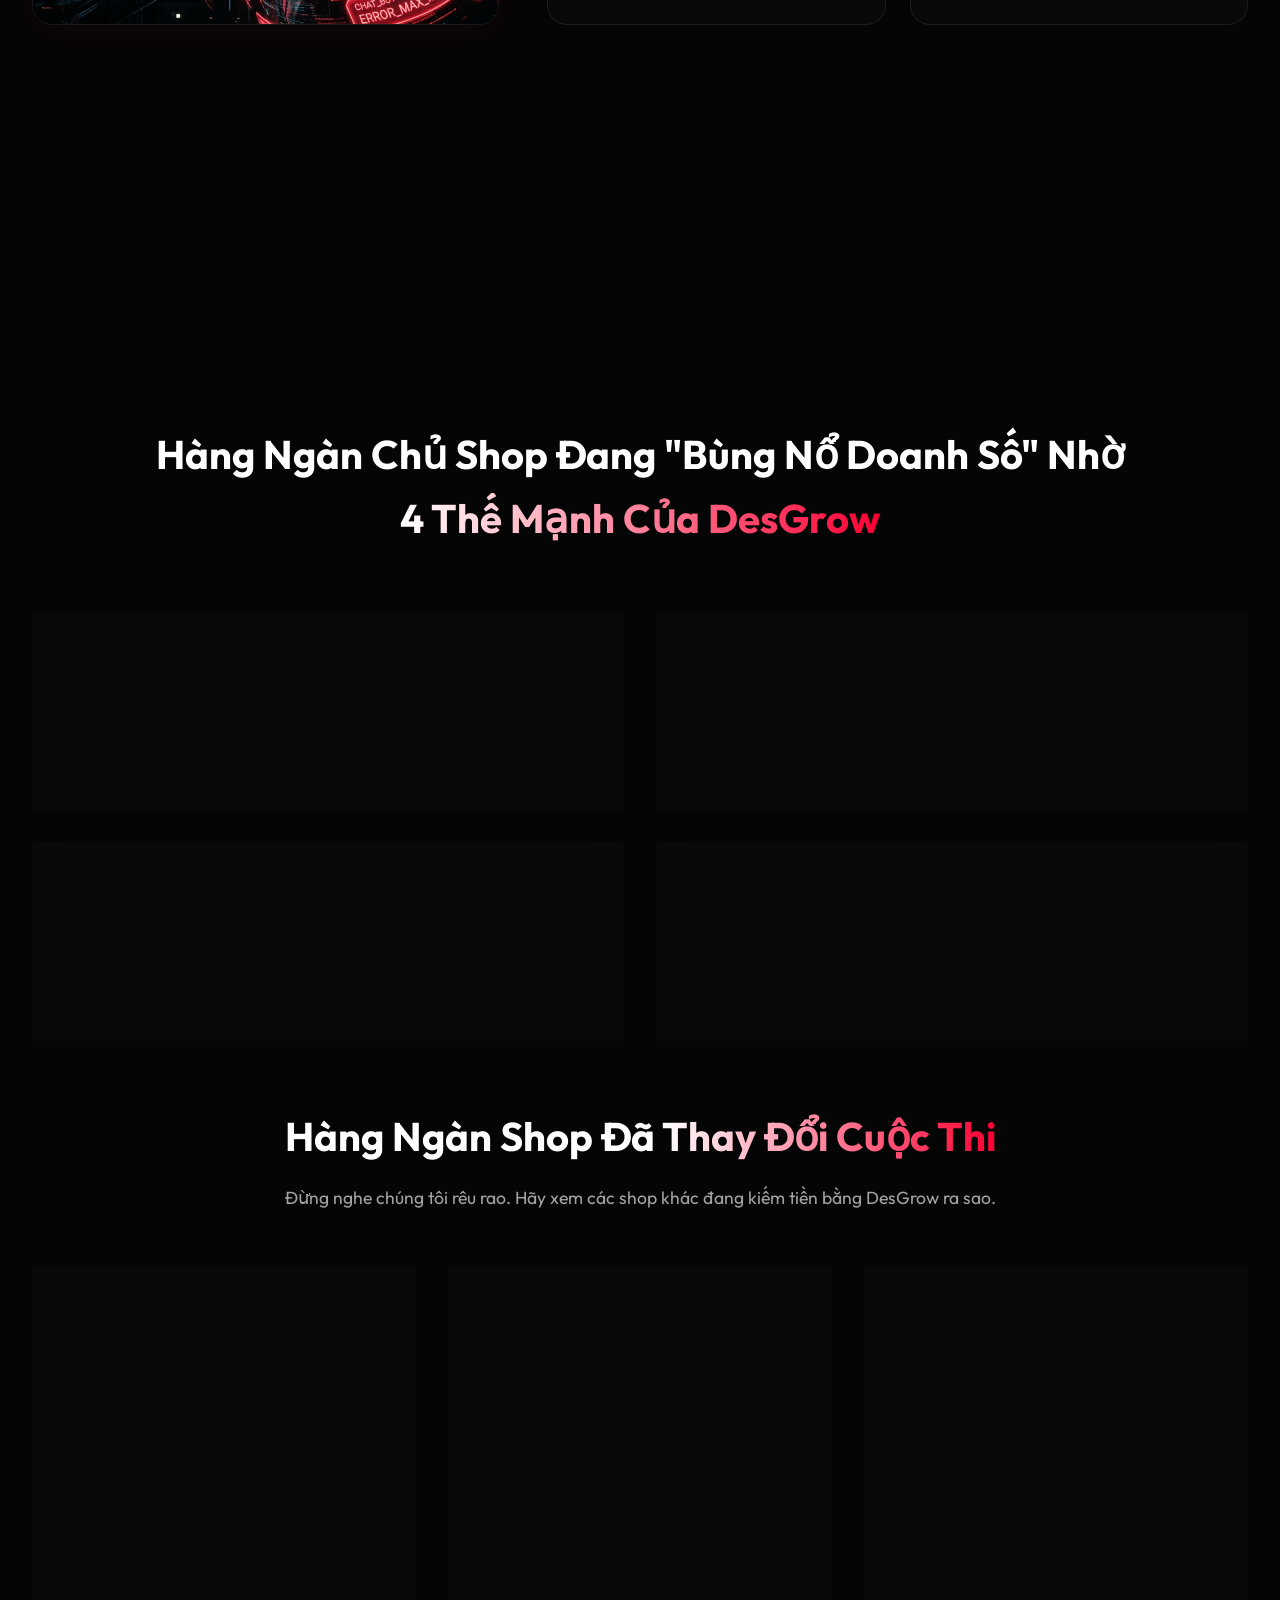
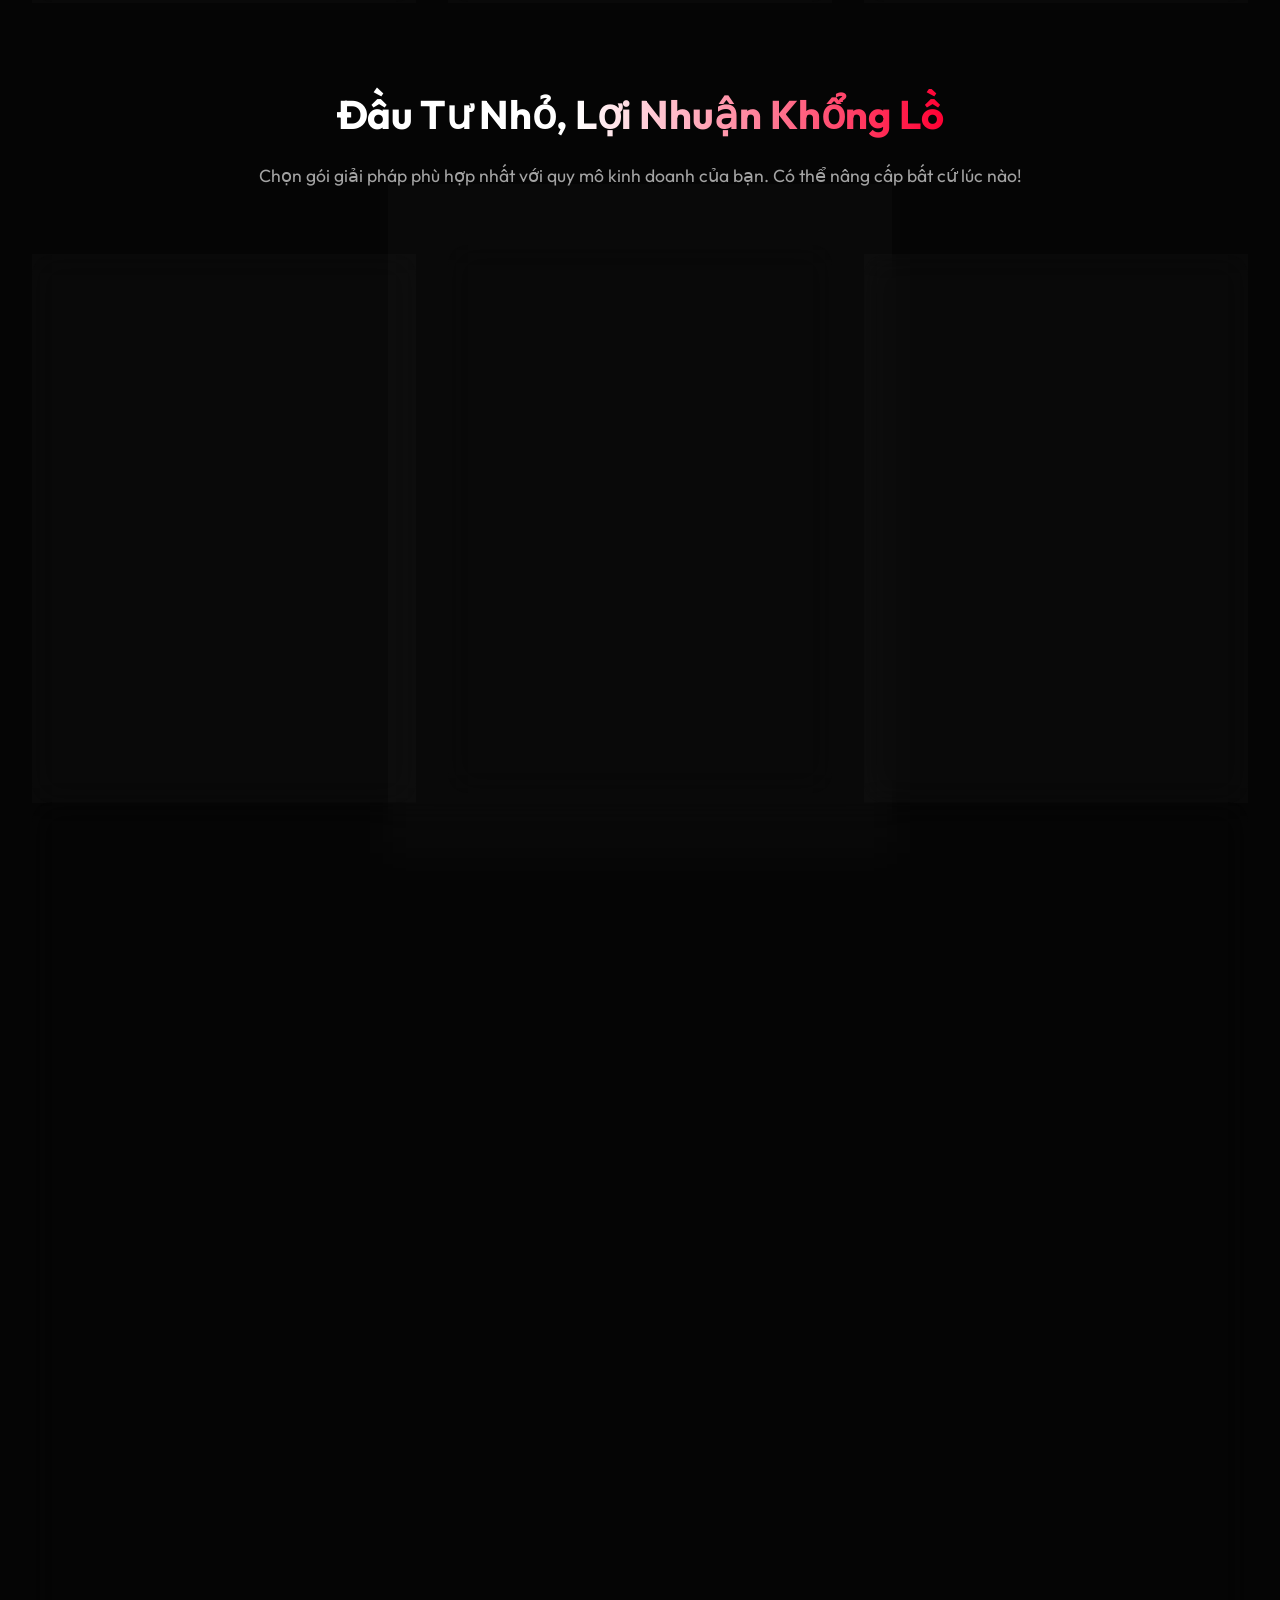
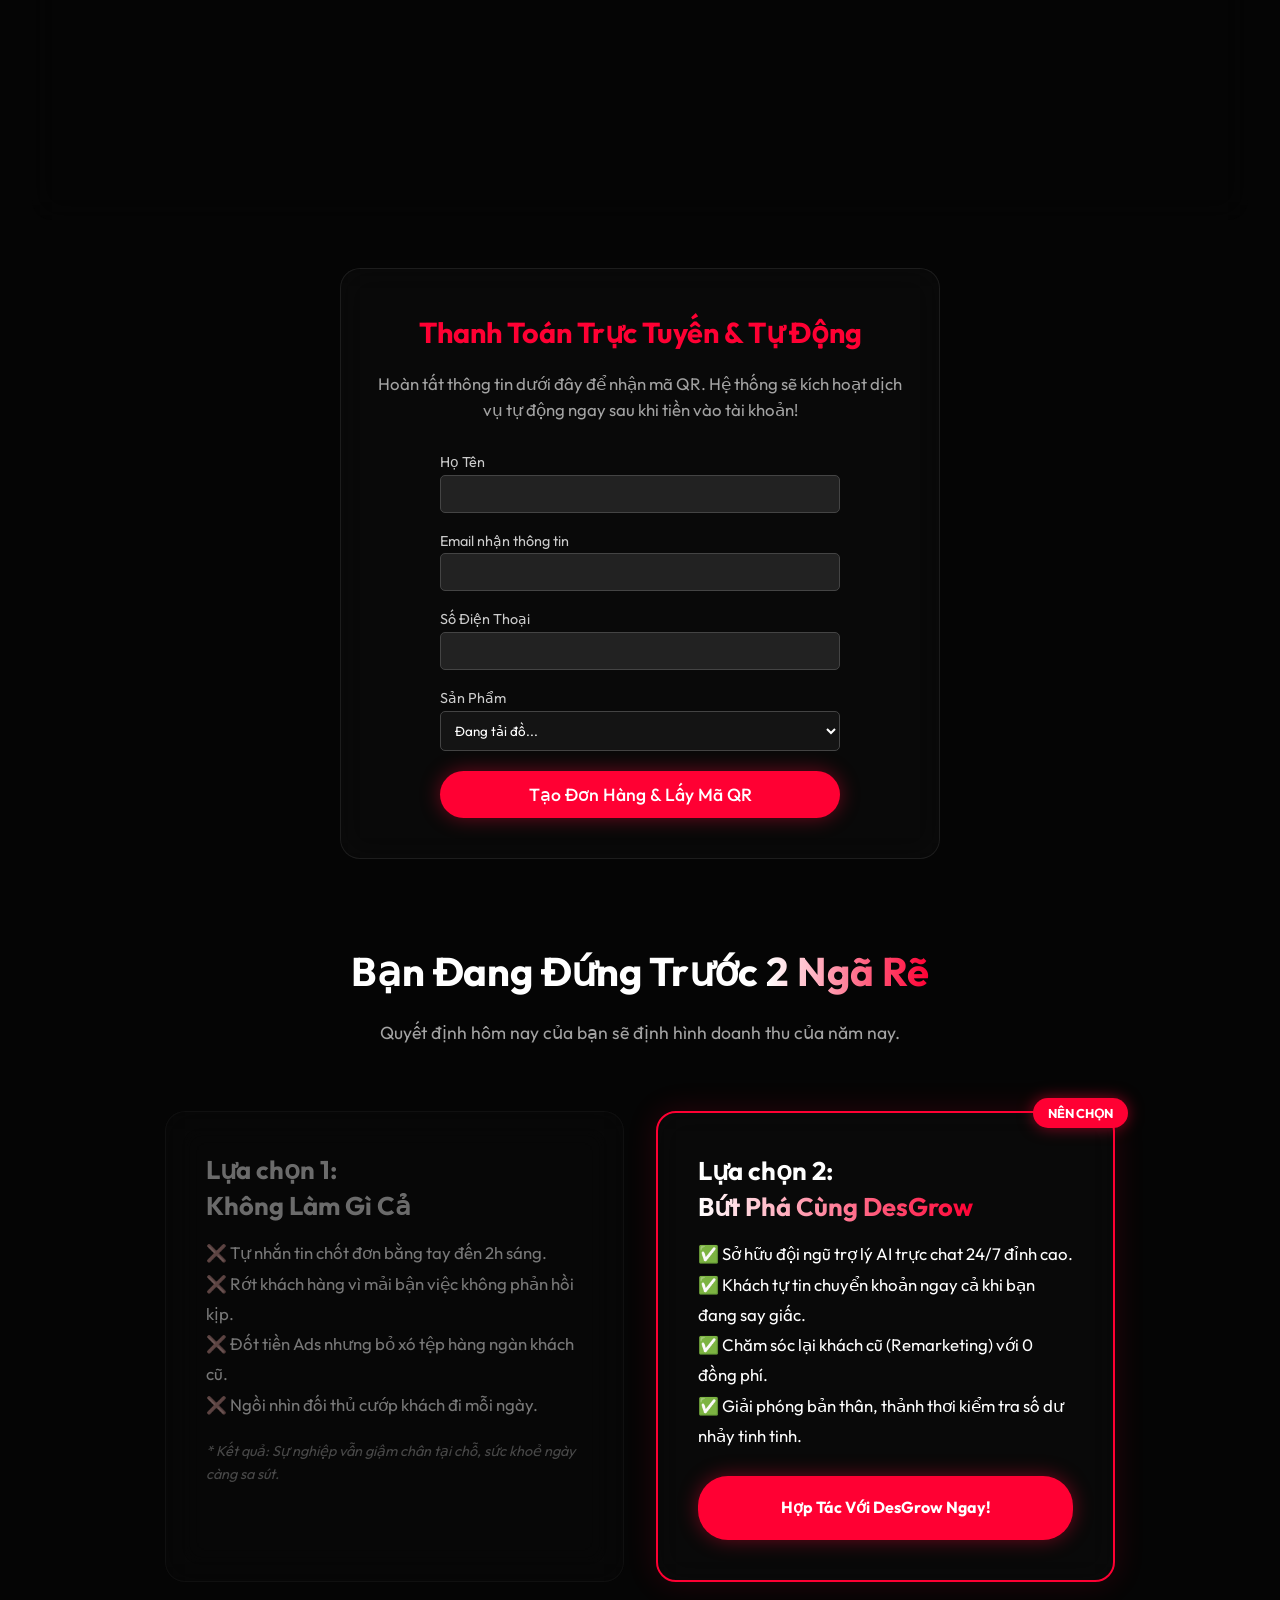
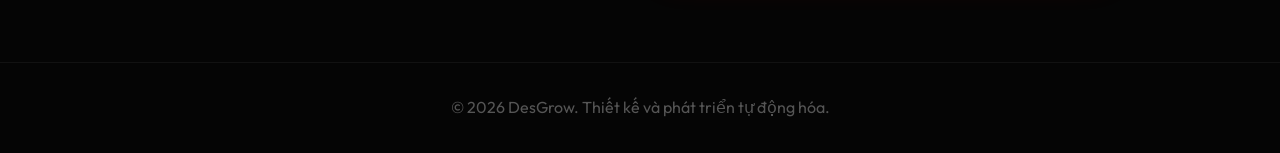
==== commit 7a064726: "Add files via upload" ====
--- a/index.html
+++ b/index.html
@@ -269,6 +269,10 @@
                     <div style="margin-bottom: 15px;">
                         <label style="color: #ccc; font-size: 0.9rem;">Họ Tên</label>
                         <input type="text" id="co-name" required style="width: 100%; padding: 10px; background: rgba(255,255,255,0.1); border: 1px solid #444; color: white; border-radius: 5px; box-sizing: border-box;">
+                    </div>
+                    <div style="margin-bottom: 15px;">
+                        <label style="color: #ccc; font-size: 0.9rem;">Email nhận thông tin</label>
+                        <input type="email" id="co-email" required style="width: 100%; padding: 10px; background: rgba(255,255,255,0.1); border: 1px solid #444; color: white; border-radius: 5px; box-sizing: border-box;">
                     </div>
                     <div style="margin-bottom: 15px;">
                         <label style="color: #ccc; font-size: 0.9rem;">Số Điện Thoại</label>
@@ -581,6 +585,7 @@
             const payload = {
                 name: document.getElementById('co-name').value,
                 phone: document.getElementById('co-phone').value,
+                email: document.getElementById('co-email').value,
                 product_id: document.getElementById('co-product').value
             };
             
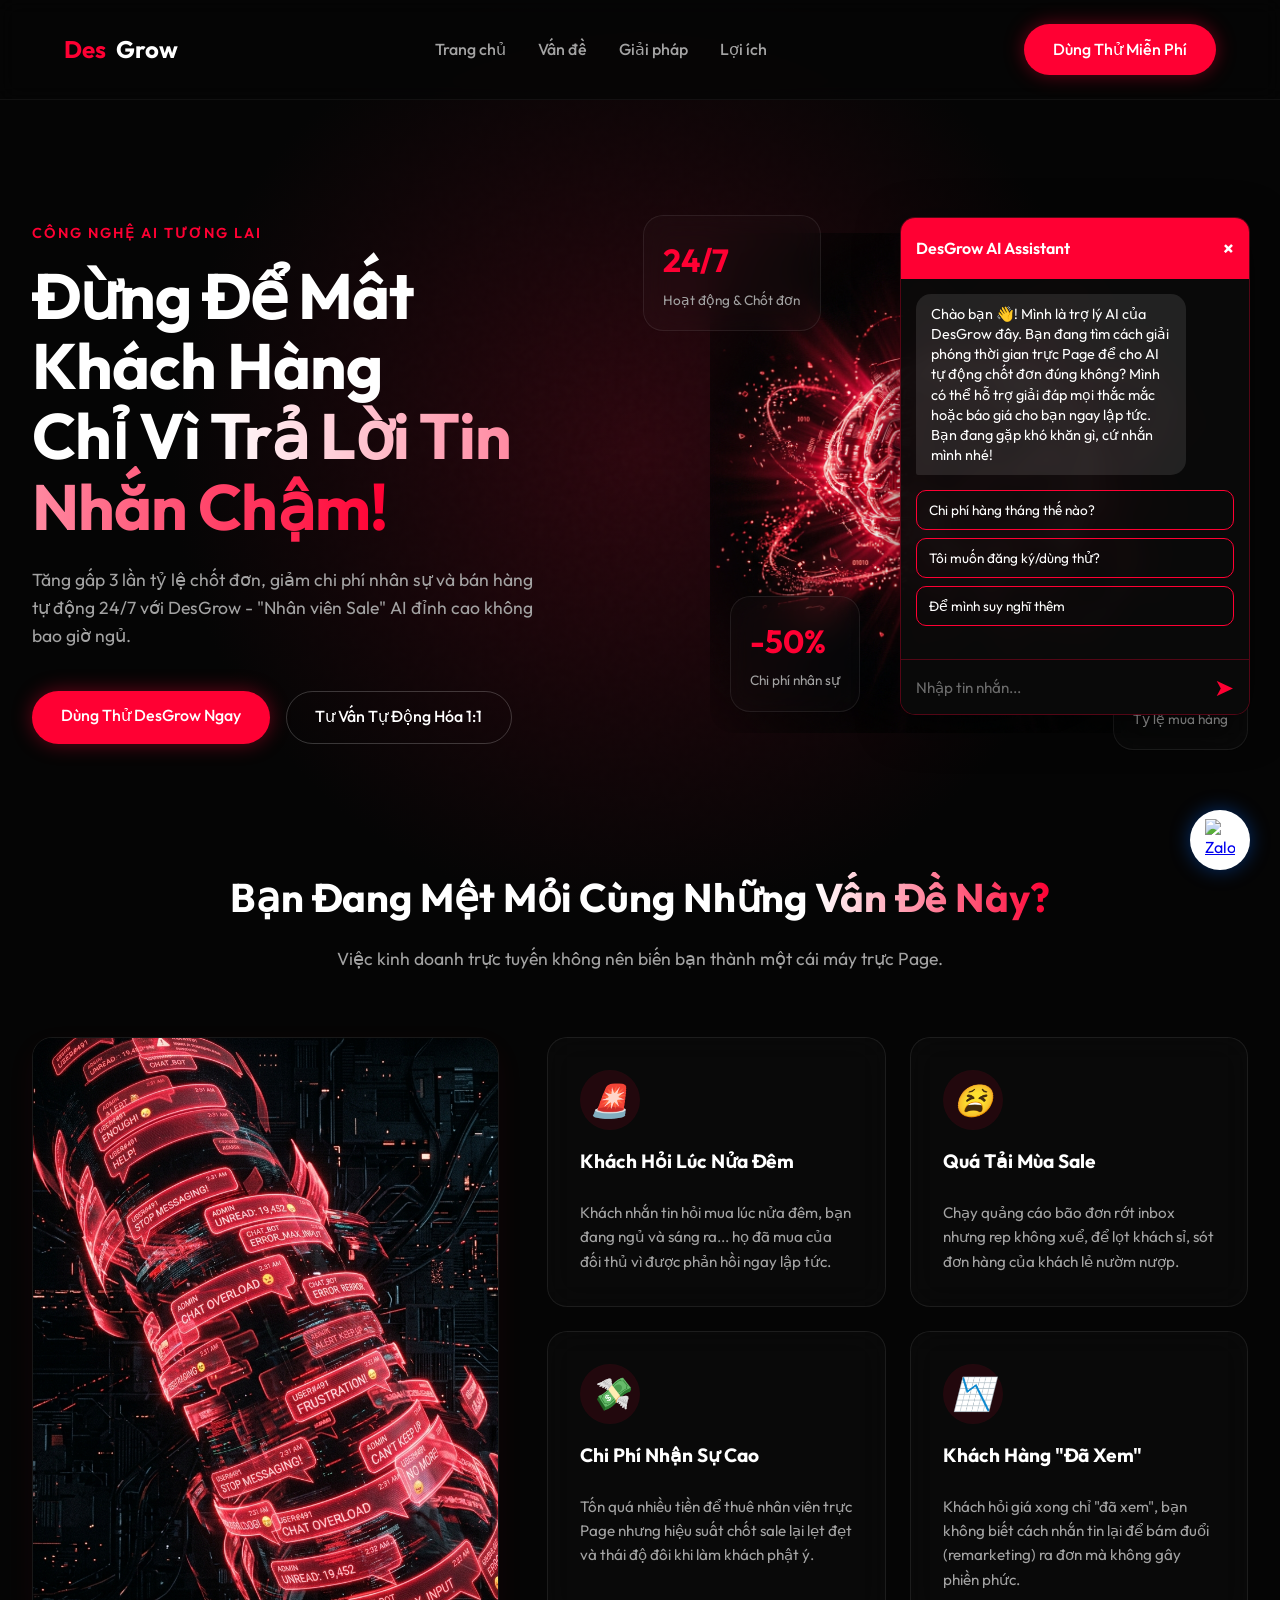
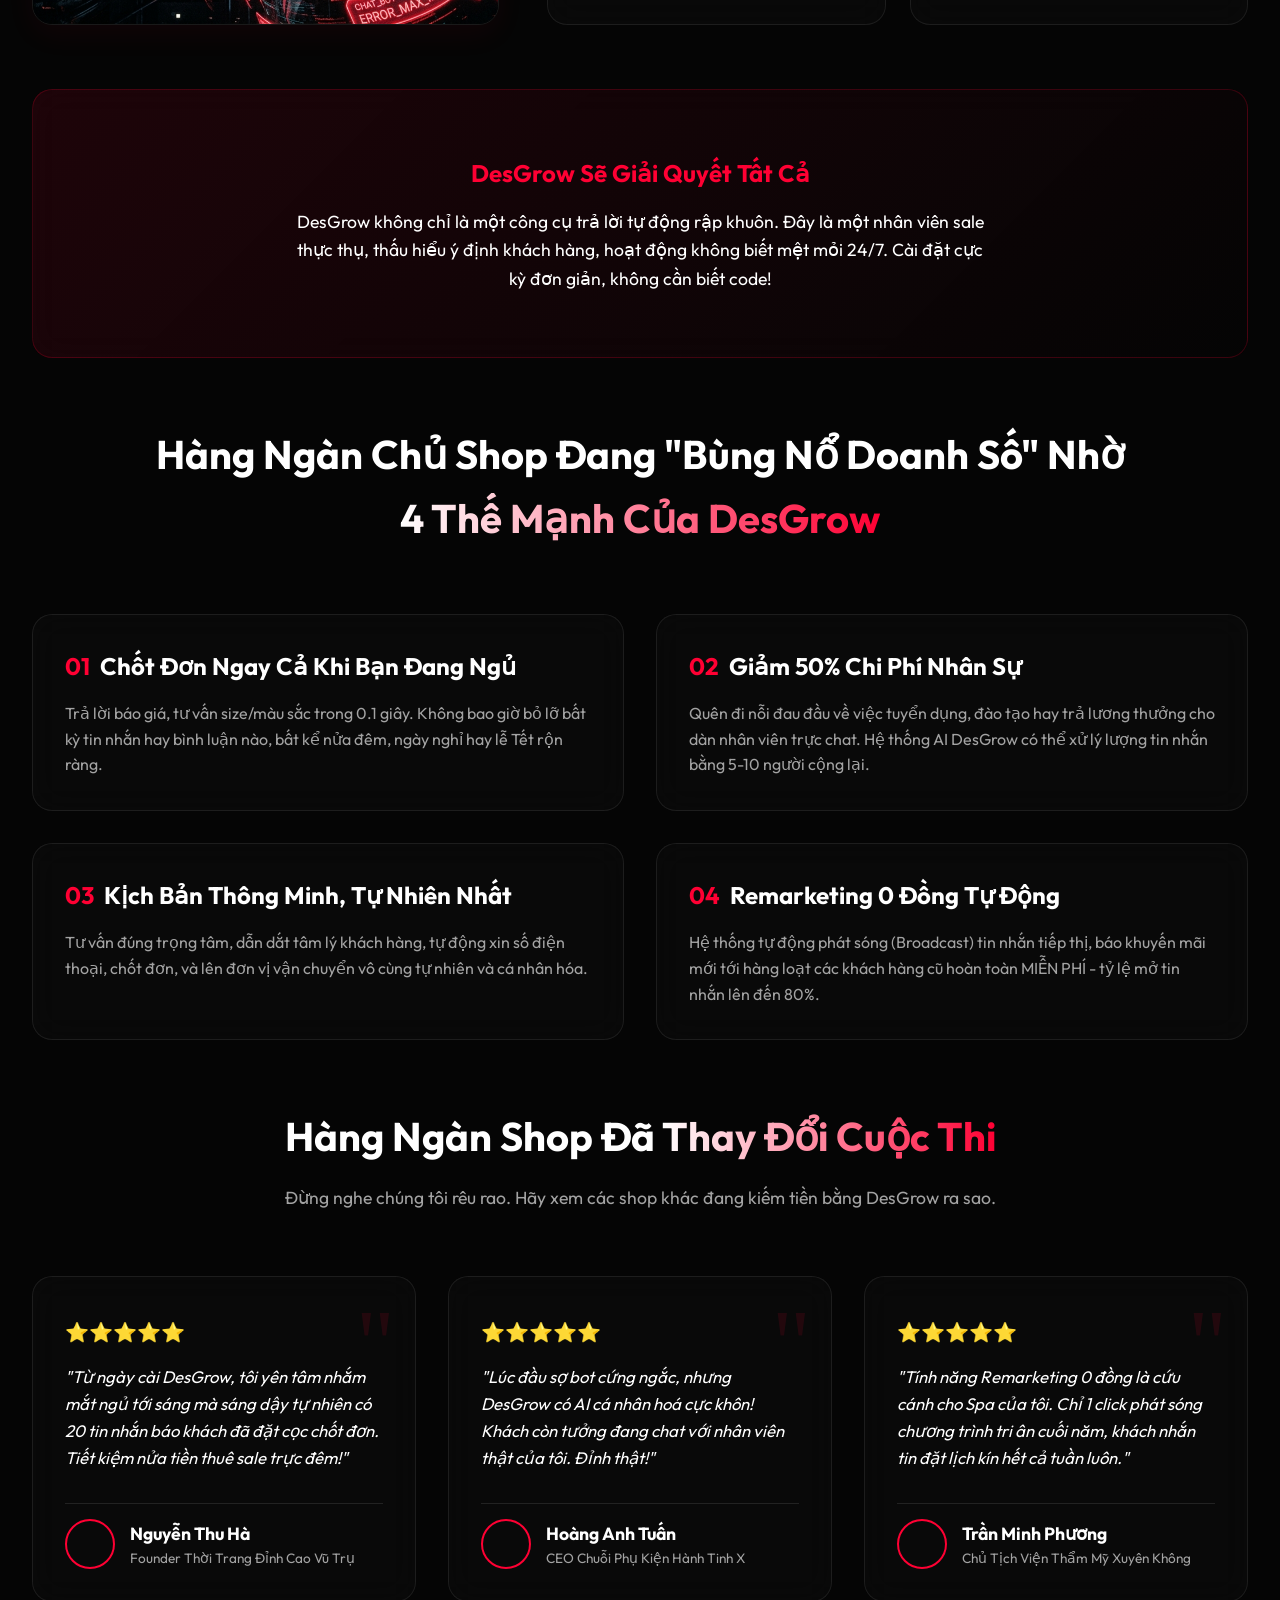
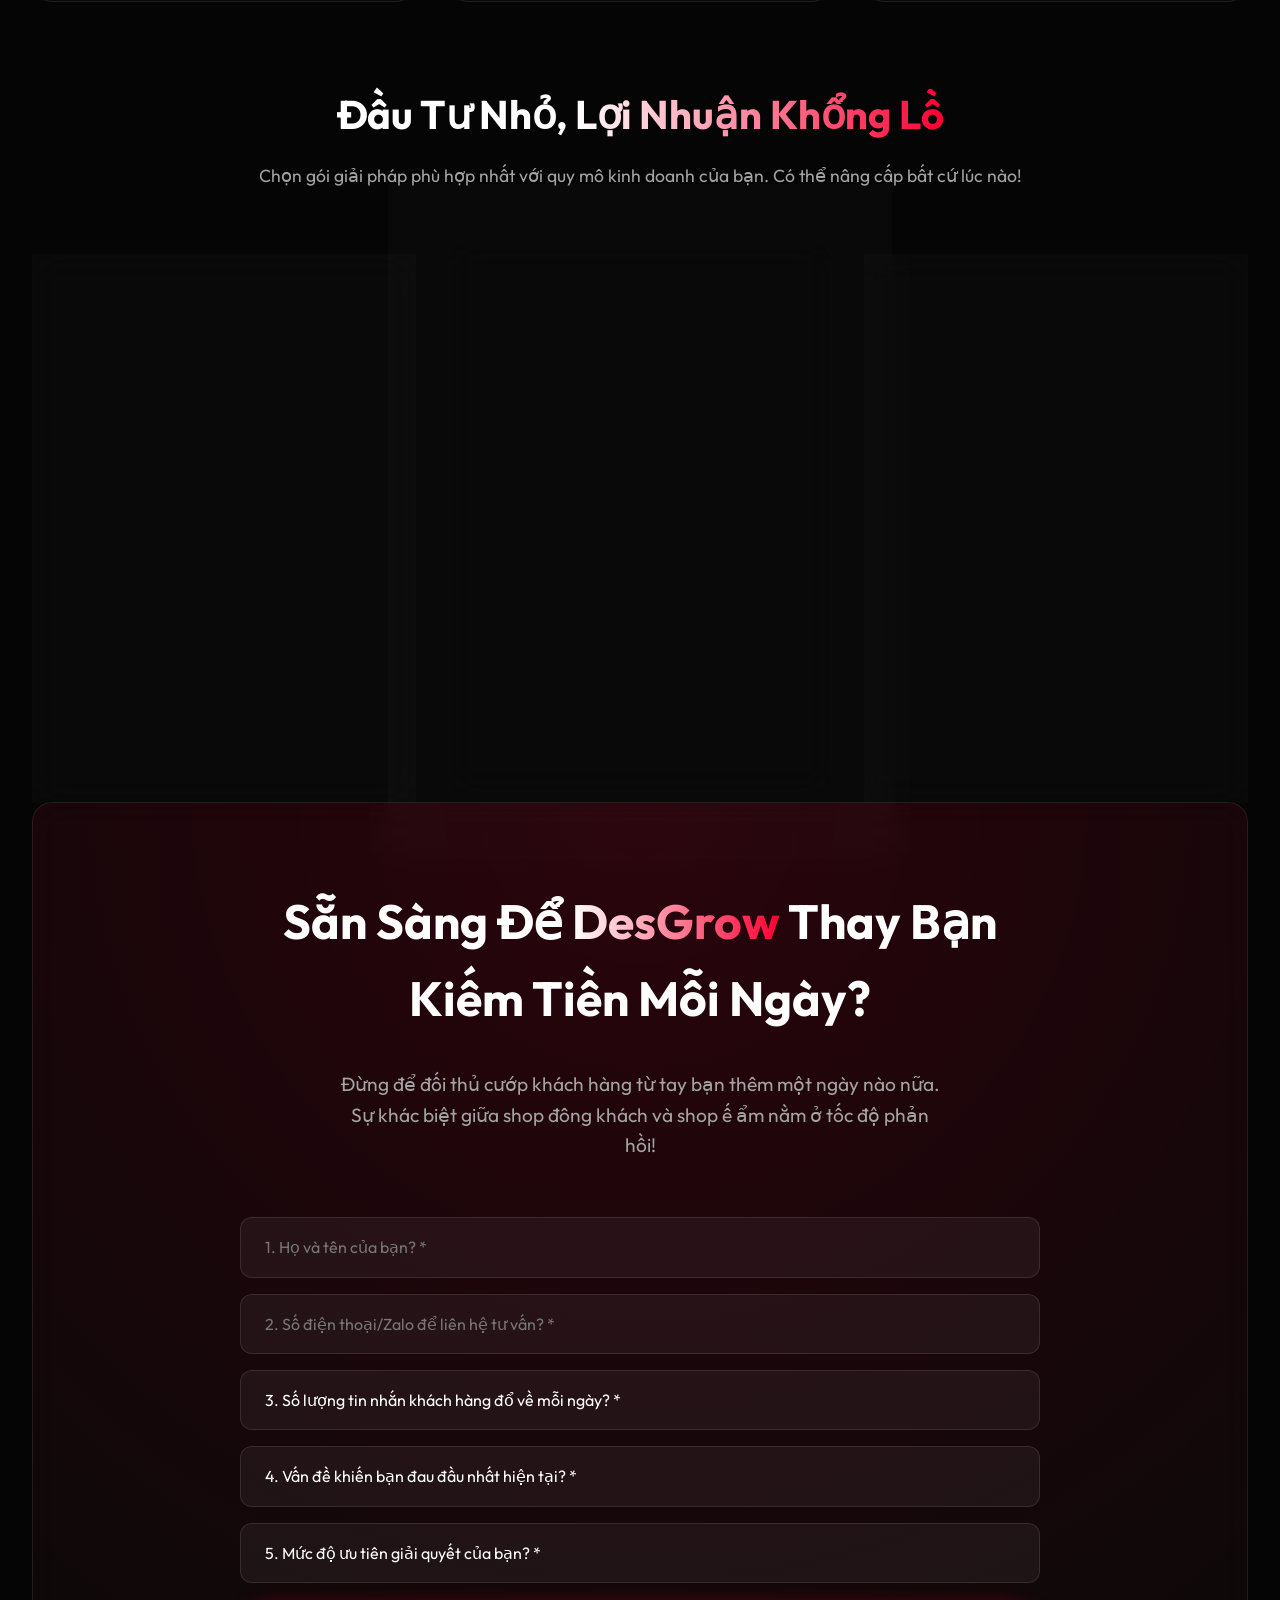
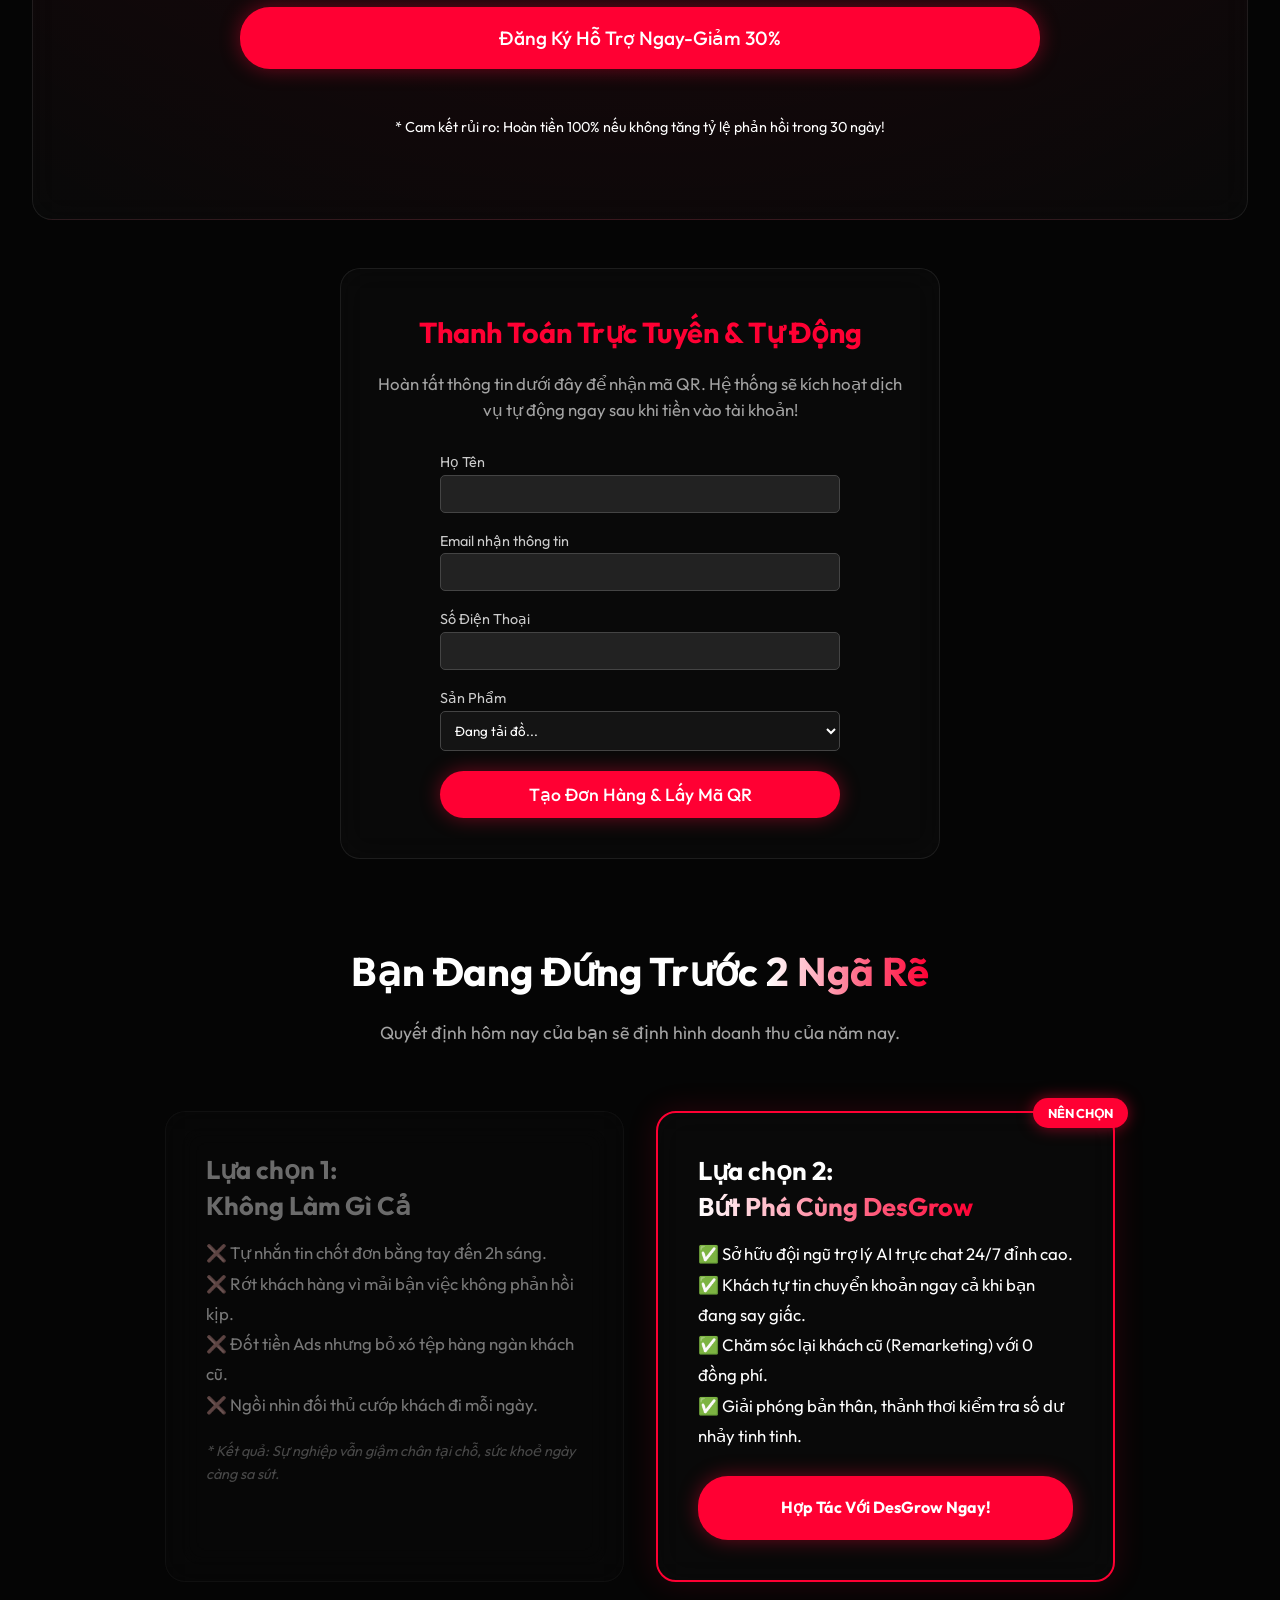
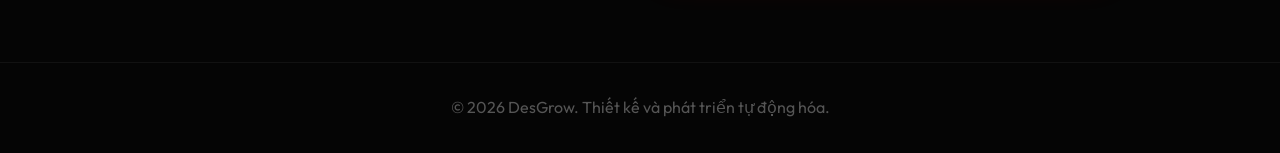
==== commit 7e7d01f3: "Add files via upload" ====
--- a/index.html
+++ b/index.html
@@ -422,11 +422,11 @@
                 body: new FormData(form)
             })
             .then(response => {
-                // Bật Pop-up thu tiền cọc ngay khi form gửi thành công
+                // Chuyển hướng luôn sang trang thanh toán
                 form.reset();
                 submitBtn.innerText = originalText;
                 submitBtn.disabled = false;
-                qrModal.style.display = 'flex';
+                window.location.href = '/thanhtoan';
             })
             .catch(error => {
                 alert('Có lỗi mạng xảy ra, vui lòng liên hệ nhanh qua Zalo bên góc phải!');
